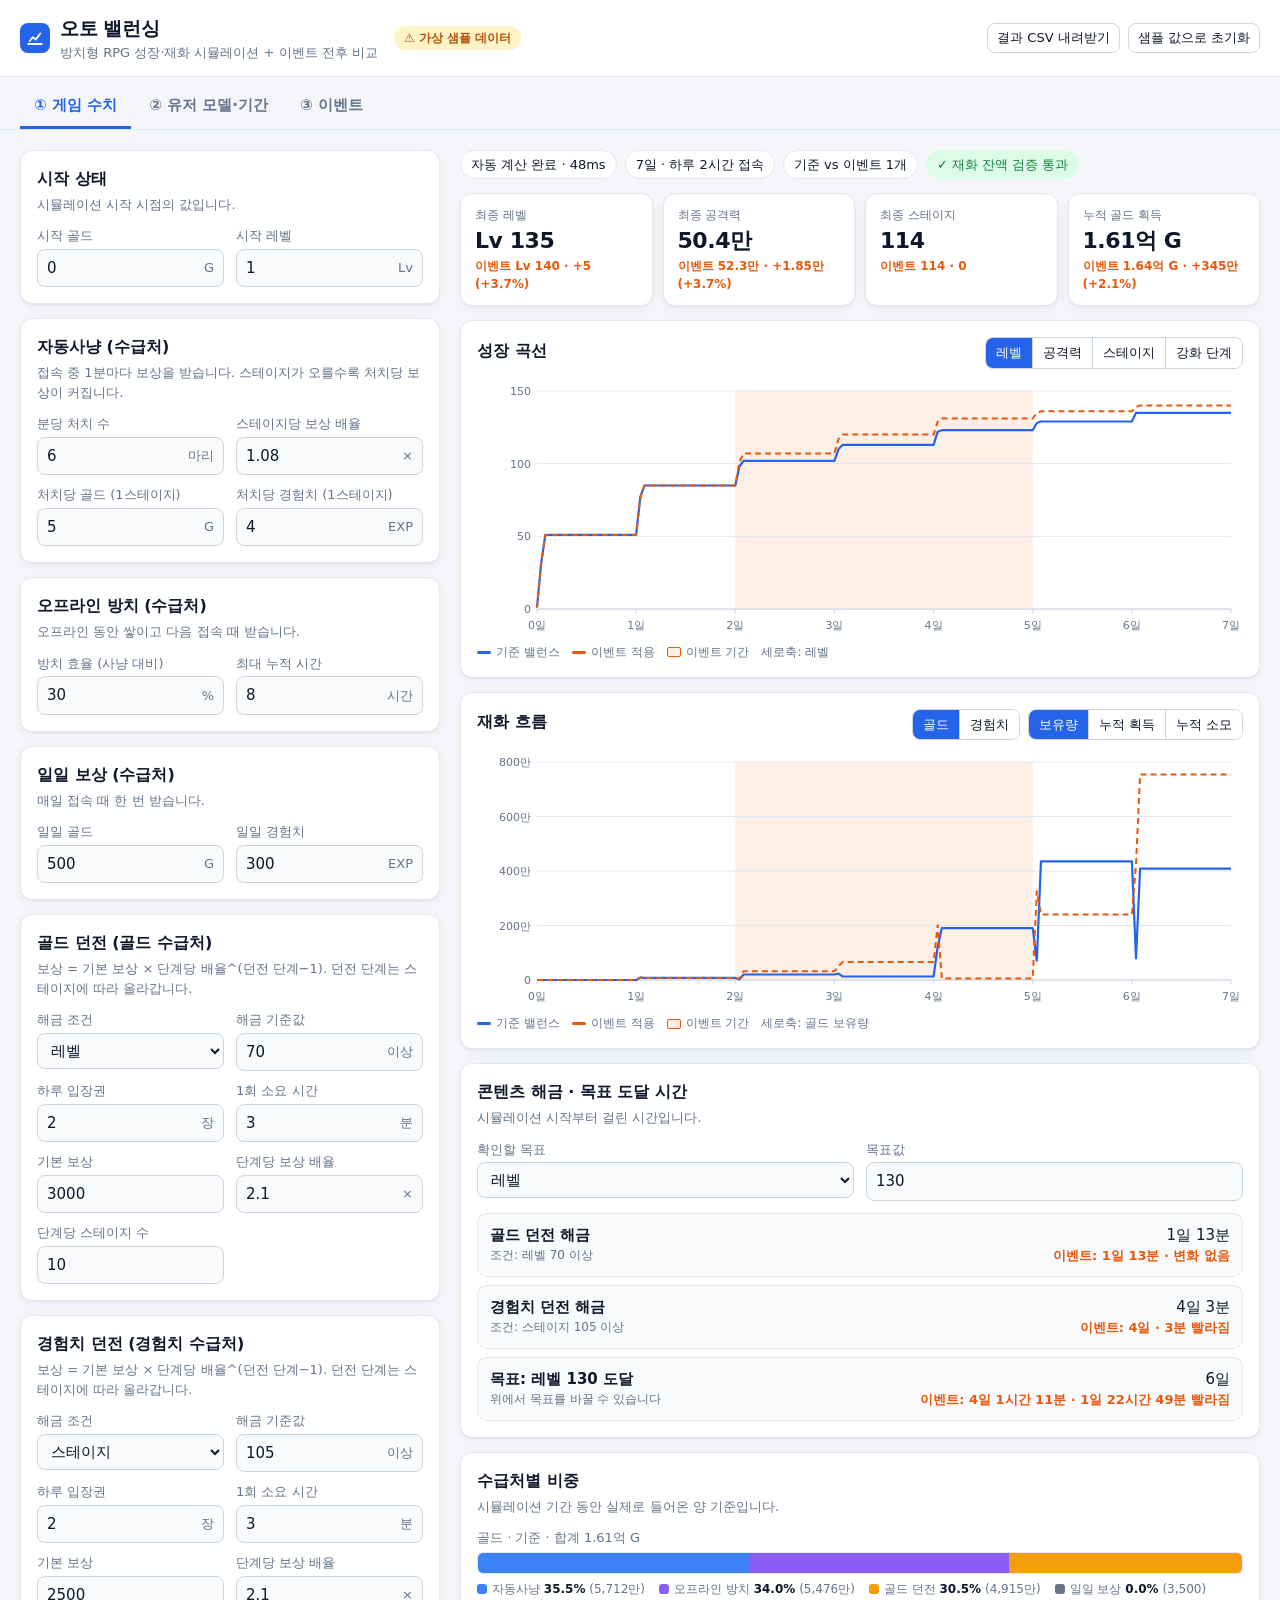
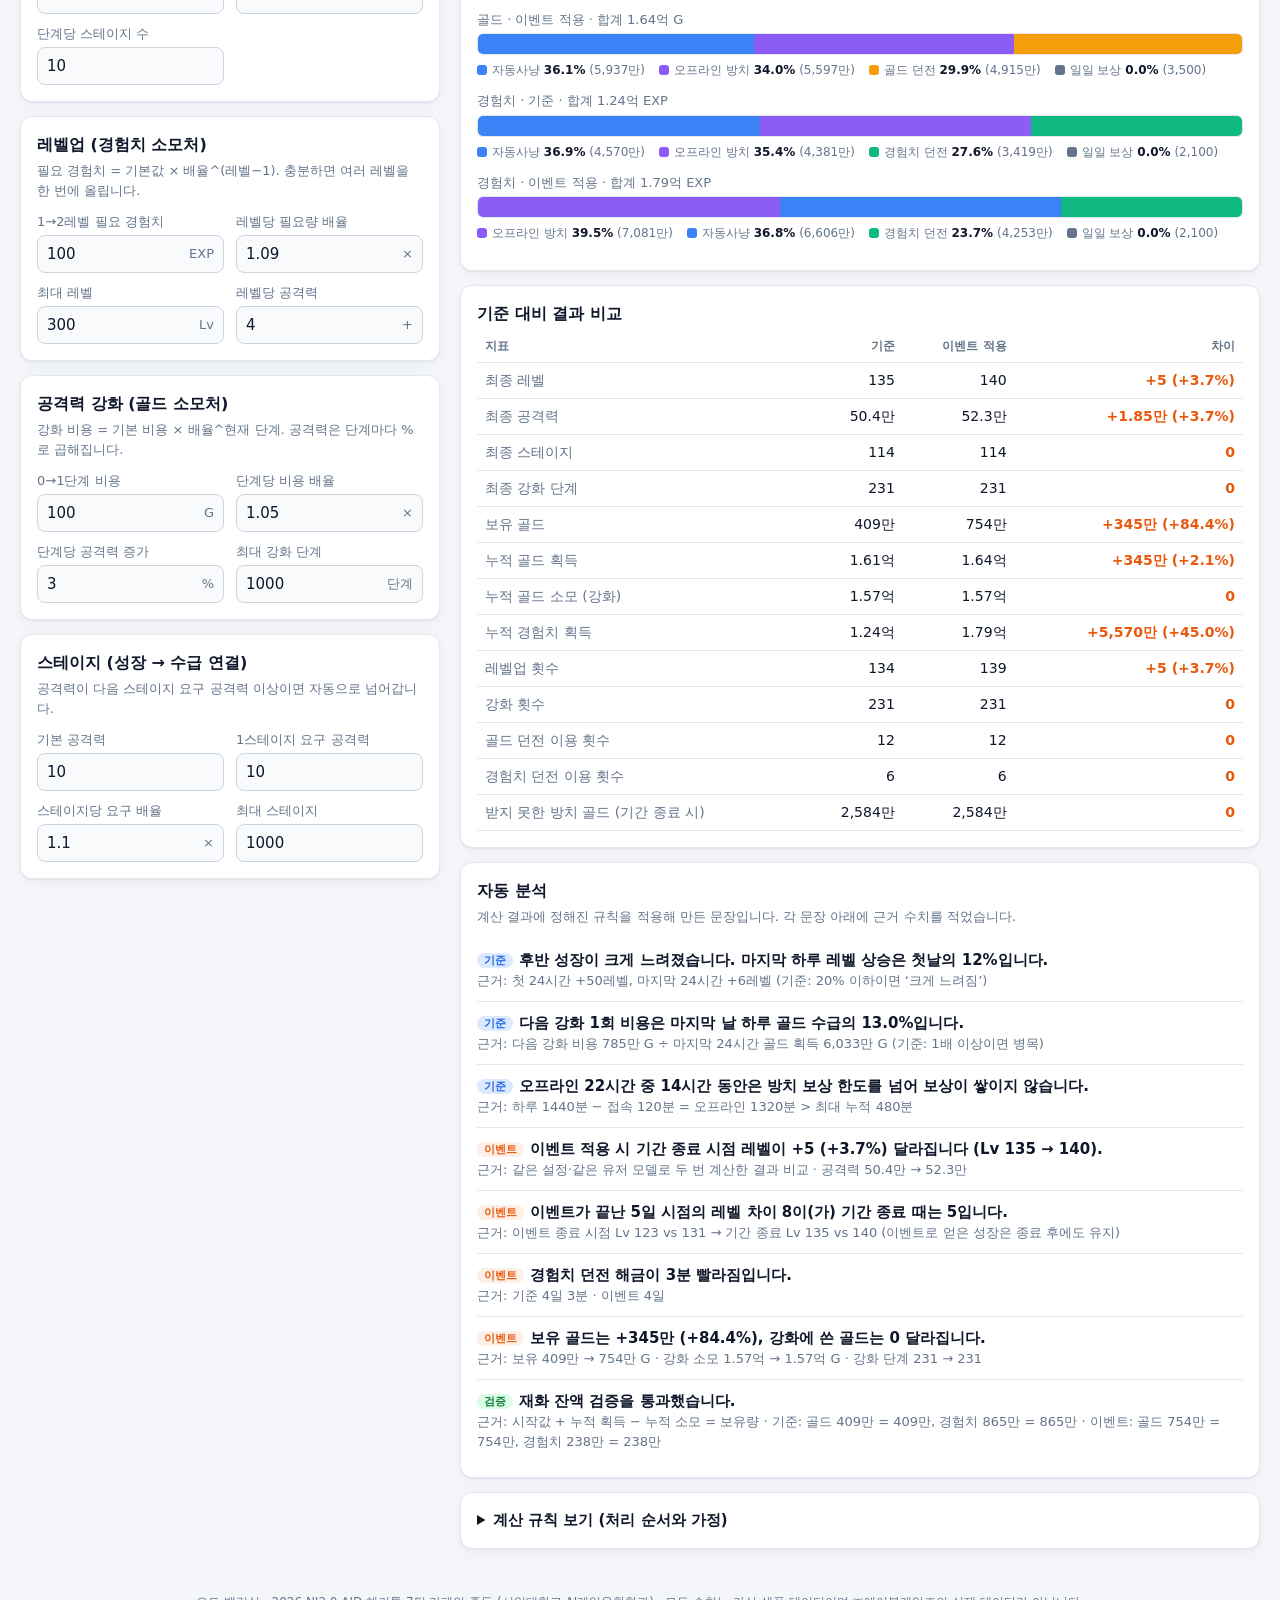
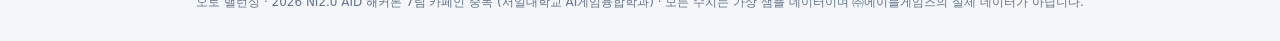
==== index.html @ 662f0042 "v1.1: 오토 밸런싱 첫 버전 + P0 버그 수정 - 성장·재화 시뮬레이션, 이벤트 전후 비교 (index.html 한 파일) - 접속 0분일 때 출석·방치 보상 자동 수령 문제" ====
<!doctype html>
<html lang="ko">
<head>
<meta charset="utf-8">
<meta name="viewport" content="width=device-width, initial-scale=1">
<title>오토 밸런싱</title>
<meta name="description" content="방치형 RPG 성장·재화 시뮬레이션과 이벤트 전후 비교 도구 (가상 샘플 데이터)">
<style>
:root {
  --bg: #f4f6fa; --panel: #ffffff; --panel-2: #f8fafc; --line: #e2e8f0; --line-2: #cbd5e1;
  --text: #0f172a; --muted: #64748b; --accent: #2563eb; --accent-soft: #dbeafe;
  --event: #ea580c; --event-soft: rgba(234, 88, 12, .10); --ok: #15803d; --ok-soft: #dcfce7;
  --warn: #b45309; --warn-soft: #fef3c7; --err: #b91c1c; --err-soft: #fee2e2;
  --radius: 12px; --shadow: 0 1px 2px rgba(15, 23, 42, .06), 0 4px 16px rgba(15, 23, 42, .04);
}
@media (prefers-color-scheme: dark) {
  :root:not([data-theme="light"]) {
    --bg: #0b1120; --panel: #111a2e; --panel-2: #0f172a; --line: #1e293b; --line-2: #334155;
    --text: #e2e8f0; --muted: #94a3b8; --accent: #60a5fa; --accent-soft: #1e3a5f;
    --event: #fb923c; --event-soft: rgba(251, 146, 60, .14); --ok: #4ade80; --ok-soft: #14532d;
    --warn: #fbbf24; --warn-soft: #422006; --err: #f87171; --err-soft: #450a0a;
    --shadow: none;
  }
}
* { box-sizing: border-box; }
html, body { margin: 0; }
body {
  background: var(--bg); color: var(--text);
  font-family: system-ui, -apple-system, "Apple SD Gothic Neo", "Malgun Gothic", "Noto Sans KR", sans-serif;
  font-size: 15px; line-height: 1.5; -webkit-text-size-adjust: 100%;
}
button, input, select { font: inherit; color: inherit; }
.num { font-variant-numeric: tabular-nums; }

header.top {
  background: var(--panel); border-bottom: 1px solid var(--line);
  padding: 14px 20px; display: flex; flex-wrap: wrap; align-items: center; gap: 8px 16px;
}
.brand { display: flex; align-items: center; gap: 10px; }
.brand-mark { width: 30px; height: 30px; border-radius: 8px; background: var(--accent); display: grid; place-items: center; }
.brand h1 { font-size: 19px; margin: 0; letter-spacing: -.02em; }
.brand p { margin: 0; color: var(--muted); font-size: 13px; }
.badge { display: inline-flex; align-items: center; gap: 6px; font-size: 12px; font-weight: 600; padding: 3px 10px; border-radius: 999px; background: var(--warn-soft); color: var(--warn); }
.top-actions { margin-left: auto; display: flex; gap: 8px; flex-wrap: wrap; }

.btn { border: 1px solid var(--line-2); background: var(--panel); border-radius: 8px; padding: 7px 12px; cursor: pointer; font-size: 14px; }
.btn:hover { border-color: var(--accent); }
.btn.primary { background: var(--accent); border-color: var(--accent); color: #fff; }
.btn.small { padding: 4px 9px; font-size: 13px; }
.btn.ghost { border-color: transparent; background: transparent; color: var(--muted); }
.btn.ghost:hover { color: var(--err); }

nav.tabs { position: sticky; top: 0; z-index: 20; background: var(--bg); border-bottom: 1px solid var(--line); display: flex; gap: 4px; padding: 8px 20px 0; overflow-x: auto; }
nav.tabs button { border: 0; background: transparent; padding: 9px 14px; border-bottom: 3px solid transparent; cursor: pointer; white-space: nowrap; color: var(--muted); font-weight: 600; }
nav.tabs button[aria-selected="true"] { color: var(--accent); border-bottom-color: var(--accent); }
nav.tabs .tab-result { display: none; }

.layout { display: grid; grid-template-columns: minmax(340px, 420px) 1fr; gap: 20px; padding: 20px; max-width: 1500px; margin: 0 auto; }
.inputs .panel { display: none; }
.inputs .panel.active { display: block; }
.results { min-width: 0; }

.card { background: var(--panel); border: 1px solid var(--line); border-radius: var(--radius); box-shadow: var(--shadow); padding: 16px; margin-bottom: 14px; }
.card h2 { font-size: 16px; margin: 0 0 4px; }
.card h3 { font-size: 14px; margin: 0 0 8px; }
.card .desc { color: var(--muted); font-size: 13px; margin: 0 0 12px; }
.row-head { display: flex; flex-wrap: wrap; align-items: center; gap: 8px; justify-content: space-between; margin-bottom: 8px; }

.fields { display: grid; grid-template-columns: 1fr 1fr; gap: 10px 12px; }
.field { display: flex; flex-direction: column; gap: 3px; min-width: 0; }
.field.full { grid-column: 1 / -1; }
.field label { font-size: 13px; color: var(--muted); }
.input-wrap { display: flex; align-items: center; border: 1px solid var(--line-2); border-radius: 8px; background: var(--panel-2); overflow: hidden; }
.input-wrap:focus-within { border-color: var(--accent); box-shadow: 0 0 0 3px var(--accent-soft); }
.input-wrap input, .input-wrap select { border: 0; background: transparent; padding: 7px 9px; width: 100%; min-width: 0; outline: none; }
.input-wrap .unit { padding: 0 9px; color: var(--muted); font-size: 13px; white-space: nowrap; }
.field.invalid .input-wrap { border-color: var(--err); }
.field .err { color: var(--err); font-size: 12px; display: none; }
.field.invalid .err { display: block; }
.check { display: flex; align-items: center; gap: 8px; font-size: 14px; cursor: pointer; }
.check input { width: 18px; height: 18px; accent-color: var(--accent); }

.presets { display: flex; flex-wrap: wrap; gap: 8px; margin-bottom: 12px; }
.preset { border: 1px solid var(--line-2); background: var(--panel-2); border-radius: 10px; padding: 8px 12px; cursor: pointer; text-align: left; }
.preset strong { display: block; font-size: 14px; }
.preset span { font-size: 12px; color: var(--muted); }
.preset.on { border-color: var(--accent); background: var(--accent-soft); }

.event-item { border: 1px solid var(--line); border-left: 4px solid var(--event); border-radius: 10px; padding: 12px; margin-bottom: 10px; background: var(--panel-2); }
.event-item.off { opacity: .55; border-left-color: var(--line-2); }
.event-item .row-head strong { font-size: 14px; }
.empty { color: var(--muted); font-size: 14px; padding: 12px; border: 1px dashed var(--line-2); border-radius: 10px; text-align: center; }

.status { display: flex; flex-wrap: wrap; gap: 8px; align-items: center; margin-bottom: 14px; }
.pill { font-size: 13px; padding: 4px 10px; border-radius: 999px; background: var(--panel); border: 1px solid var(--line); }
.pill.ok { background: var(--ok-soft); color: var(--ok); border-color: transparent; }
.pill.err { background: var(--err-soft); color: var(--err); border-color: transparent; }
.pill.warn { background: var(--warn-soft); color: var(--warn); border-color: transparent; }

.kpis { display: grid; grid-template-columns: repeat(4, minmax(0, 1fr)); gap: 10px; margin-bottom: 14px; }
.kpi { background: var(--panel); border: 1px solid var(--line); border-radius: var(--radius); padding: 12px 14px; box-shadow: var(--shadow); min-width: 0; }
.kpi .label { color: var(--muted); font-size: 12px; }
.kpi .value { font-size: 22px; font-weight: 700; letter-spacing: -.02em; }
.kpi .delta { font-size: 12px; color: var(--event); font-weight: 600; min-height: 18px; }

table.cmp { width: 100%; border-collapse: collapse; font-size: 14px; }
table.cmp th, table.cmp td { padding: 7px 8px; border-bottom: 1px solid var(--line); text-align: right; }
table.cmp th:first-child, table.cmp td:first-child { text-align: left; color: var(--muted); }
table.cmp thead th { font-size: 12px; color: var(--muted); font-weight: 600; }
table.cmp td.diff { color: var(--event); font-weight: 600; }
table.cmp td.num { white-space: nowrap; }
.table-scroll { overflow-x: auto; }

.chart-box { position: relative; width: 100%; }
.chart-box svg { display: block; width: 100%; height: auto; touch-action: pan-y; }
.chart-tip { position: absolute; pointer-events: none; background: var(--panel); border: 1px solid var(--line-2); border-radius: 8px; padding: 6px 9px; font-size: 12px; box-shadow: var(--shadow); white-space: nowrap; display: none; z-index: 5; }
.legend { display: flex; flex-wrap: wrap; gap: 12px; font-size: 12px; color: var(--muted); margin-top: 6px; }
.legend i { display: inline-block; width: 14px; height: 3px; border-radius: 2px; vertical-align: middle; margin-right: 5px; }
.legend i.shade { height: 10px; background: var(--event-soft); border: 1px solid var(--event); }
.seg { display: inline-flex; border: 1px solid var(--line-2); border-radius: 8px; overflow: hidden; }
.seg button { border: 0; background: var(--panel); padding: 5px 10px; font-size: 13px; cursor: pointer; }
.seg button + button { border-left: 1px solid var(--line-2); }
.seg button[aria-pressed="true"] { background: var(--accent); color: #fff; }
.controls { display: flex; flex-wrap: wrap; gap: 8px; }

.share-row { margin-bottom: 12px; }
.share-row .cap { font-size: 13px; color: var(--muted); margin-bottom: 4px; }
.share-bar { display: flex; height: 22px; border-radius: 6px; overflow: hidden; background: var(--panel-2); border: 1px solid var(--line); }
.share-bar span { display: block; height: 100%; }
.share-legend { display: flex; flex-wrap: wrap; gap: 6px 14px; font-size: 12px; margin-top: 6px; color: var(--muted); }
.share-legend b { color: var(--text); font-weight: 600; }
.dot { display: inline-block; width: 10px; height: 10px; border-radius: 3px; margin-right: 5px; vertical-align: -1px; }

ul.analysis { list-style: none; margin: 0; padding: 0; }
ul.analysis li { padding: 10px 0; border-bottom: 1px solid var(--line); }
ul.analysis li:last-child { border-bottom: 0; }
ul.analysis .msg { font-weight: 600; }
ul.analysis .basis { color: var(--muted); font-size: 13px; }
ul.analysis .tag { font-size: 11px; font-weight: 700; padding: 1px 7px; border-radius: 999px; margin-right: 6px; vertical-align: 1px; }
.tag.base { background: var(--accent-soft); color: var(--accent); }
.tag.evt { background: var(--event-soft); color: var(--event); }
.tag.chk { background: var(--ok-soft); color: var(--ok); }

.timeline { display: grid; gap: 8px; }
.tl-item { display: grid; grid-template-columns: 1fr auto; gap: 4px 12px; padding: 10px 12px; border: 1px solid var(--line); border-radius: 10px; background: var(--panel-2); }
.tl-item .name { font-weight: 600; }
.tl-item .cond { color: var(--muted); font-size: 12px; }
.tl-item .when { text-align: right; }
.tl-item .when .ev { color: var(--event); font-size: 13px; font-weight: 600; }

details.rules summary { cursor: pointer; font-weight: 600; }
details.rules ol { padding-left: 20px; margin: 10px 0 0; font-size: 14px; }
details.rules li { margin-bottom: 4px; }
footer { color: var(--muted); font-size: 12px; text-align: center; padding: 10px 20px 30px; }
.banner-err { background: var(--err-soft); color: var(--err); border-radius: var(--radius); padding: 12px 14px; margin-bottom: 14px; font-size: 14px; display: none; }
.results.unreliable .kpis, .results.unreliable .card { opacity: .55; }

@media (max-width: 1100px) { .kpis { grid-template-columns: repeat(2, minmax(0, 1fr)); } }
@media (max-width: 900px) {
  .layout { grid-template-columns: 1fr; padding: 14px 16px; gap: 0; }
  nav.tabs { padding: 6px 12px 0; }
  nav.tabs .tab-result { display: inline-block; margin-left: auto; color: var(--accent); }
  .results { display: none; }
  body[data-tab="result"] .results { display: block; }
  body[data-tab="result"] .inputs { display: none; }
  header.top { padding: 12px 16px; }
  .top-actions { margin-left: 0; width: 100%; }
}
@media (max-width: 420px) {
  .fields { grid-template-columns: 1fr; }
  nav.tabs { gap: 0; }
  nav.tabs button { padding: 9px 10px; }
  .tab-long { display: none; }
  .tl-item { grid-template-columns: 1fr; }
  .tl-item .when { text-align: left; }
  table.cmp { font-size: 13px; }
  table.cmp th, table.cmp td { padding: 6px 5px; }
  .kpi .value { font-size: 19px; }
}
</style>
</head>
<body data-tab="game">

<header class="top">
  <div class="brand">
    <div class="brand-mark" aria-hidden="true">
      <svg width="18" height="18" viewBox="0 0 24 24" fill="none" stroke="#fff" stroke-width="2.4" stroke-linecap="round" stroke-linejoin="round"><path d="M3 20h18"/><path d="M5 16l4-5 4 3 6-8"/></svg>
    </div>
    <div>
      <h1>오토 밸런싱</h1>
      <p>방치형 RPG 성장·재화 시뮬레이션 + 이벤트 전후 비교</p>
    </div>
  </div>
  <span class="badge" title="에이블게임즈 실제 데이터가 아닌 실습용 가상 수치입니다">⚠ 가상 샘플 데이터</span>
  <div class="top-actions">
    <button class="btn small" id="btnCsv" type="button">결과 CSV 내려받기</button>
    <button class="btn small" id="btnReset" type="button">샘플 값으로 초기화</button>
  </div>
</header>

<nav class="tabs" role="tablist" aria-label="화면 이동">
  <button role="tab" data-tab="game" aria-selected="true">① <span class="tab-long">게임 </span>수치</button>
  <button role="tab" data-tab="player" aria-selected="false">② 유저<span class="tab-long"> 모델·기간</span></button>
  <button role="tab" data-tab="event" aria-selected="false">③ 이벤트</button>
  <button role="tab" data-tab="result" aria-selected="false" class="tab-result">📊 결과<span class="tab-long"> 보기</span></button>
</nav>

<div class="layout">
  <section class="inputs" aria-label="입력">
    <div class="panel active" data-panel="game" id="panelGame"></div>

    <div class="panel" data-panel="player">
      <div class="card">
        <h2>유저 모델</h2>
        <p class="desc">하루는 00:00에 접속해서 정해진 시간만큼 플레이하고, 나머지 시간은 오프라인으로 계산합니다. 실제 이용자 데이터가 아닌 설정값에 따른 예측입니다.</p>
        <div class="presets" id="playerPresets"></div>
        <div class="fields" id="playerFields"></div>
      </div>
      <div class="card">
        <h2>시뮬레이션 기간</h2>
        <p class="desc">계산은 1분 단위로 진행되고, 그래프는 1시간 간격으로 기록합니다.</p>
        <div class="fields" id="simFields"></div>
      </div>
    </div>

    <div class="panel" data-panel="event">
      <div class="card">
        <h2>이벤트 실험</h2>
        <p class="desc">이벤트는 원본 밸런스를 바꾸지 않습니다. 같은 설정·같은 유저 모델로 <b>기준</b>과 <b>이벤트 적용</b>을 따로 계산해서 비교합니다.</p>
        <div class="row-head"><h3 style="margin:0">빠른 추가</h3></div>
        <div class="presets" id="eventTemplates"></div>
        <div id="eventList"></div>
        <button class="btn" id="btnAddEvent" type="button">+ 빈 이벤트 추가</button>
      </div>
    </div>
  </section>

  <section class="results" aria-label="결과" id="results">
    <div class="banner-err" id="errBanner"></div>
    <div class="banner-err" id="unreliableBanner"></div>
    <div class="status" id="status"></div>
    <div class="kpis" id="kpis"></div>

    <div class="card">
      <div class="row-head">
        <h2>성장 곡선</h2>
        <div class="seg" id="growthSeg"></div>
      </div>
      <div class="chart-box" id="growthChart"></div>
      <div class="legend" id="growthLegend"></div>
    </div>

    <div class="card">
      <div class="row-head">
        <h2>재화 흐름</h2>
        <div class="controls">
          <div class="seg" id="econCurSeg"></div>
          <div class="seg" id="econModeSeg"></div>
        </div>
      </div>
      <div class="chart-box" id="econChart"></div>
      <div class="legend" id="econLegend"></div>
    </div>

    <div class="card">
      <h2>콘텐츠 해금 · 목표 도달 시간</h2>
      <p class="desc">시뮬레이션 시작부터 걸린 시간입니다.</p>
      <div class="fields" style="margin-bottom:12px">
        <div class="field">
          <label for="msType">확인할 목표</label>
          <div class="input-wrap"><select id="msType"><option value="level">레벨</option><option value="stage">스테이지</option></select></div>
        </div>
        <div class="field">
          <label for="msValue">목표값</label>
          <div class="input-wrap"><input id="msValue" type="number" inputmode="numeric" min="1" step="1"></div>
        </div>
      </div>
      <div class="timeline" id="timeline"></div>
    </div>

    <div class="card">
      <h2>수급처별 비중</h2>
      <p class="desc">시뮬레이션 기간 동안 실제로 들어온 양 기준입니다.</p>
      <div id="shares"></div>
    </div>

    <div class="card">
      <h2>기준 대비 결과 비교</h2>
      <div class="table-scroll"><table class="cmp" id="cmpTable"></table></div>
    </div>

    <div class="card">
      <h2>자동 분석</h2>
      <p class="desc">계산 결과에 정해진 규칙을 적용해 만든 문장입니다. 각 문장 아래에 근거 수치를 적었습니다.</p>
      <ul class="analysis" id="analysis"></ul>
    </div>

    <div class="card">
      <details class="rules">
        <summary>계산 규칙 보기 (처리 순서와 가정)</summary>
        <ol>
          <li>1분 단위 이산 시간 시뮬레이션입니다. 같은 입력이면 항상 같은 결과가 나옵니다(확률 요소 없음).</li>
          <li>매일 00:00: ① 던전 입장권 충전(하루 지급량까지, 남은 입장권은 유지)과 이벤트 지급·입장권 추가는 접속 여부와 상관없이 발생해 바로 반영 → ② 그날 접속하면(하루 접속 시간 &gt; 0분) 쌓인 방치 보상 수령과 일일 보상(출석) → ③ 레벨업·강화·스테이지 갱신. 접속하지 않으면 방치 보상은 최대 누적 시간까지만 쌓이고 수령되지 않습니다.</li>
          <li>접속 중 매 분: 해금된 던전에 입장권이 있고 남은 접속 시간이 던전 소요 시간 이상이면 던전을 먼저 돌고(골드 던전 → 경험치 던전 순), 아니면 자동사냥합니다. 던전을 도는 동안에는 사냥 보상이 없습니다.</li>
          <li>사냥 보상/분 = 분당 처치 수 × 처치당 보상 × 스테이지당 보상 배율^(스테이지−1) × 이벤트 배율.</li>
          <li>공격력 = (기본 공격력 + 레벨당 공격력 × (레벨−1)) × (1 + 강화당 증가율)^강화 단계. 공격력이 다음 스테이지 요구 공격력 이상이면 자동으로 진행합니다.</li>
          <li>경험치가 필요량 이상이면 여러 레벨을 한 번에 올립니다. 강화는 <b>접속 중에만</b>, 골드가 비용 이상일 때 반복합니다(자동 강화를 켠 경우).</li>
          <li>오프라인 중에는 행동하지 않습니다. 방치 보상 = 사냥 기본 보상 × 방치 효율이며, 최대 누적 시간까지만 쌓이고 다음 접속 때 받습니다. 기간 마지막에 쌓였지만 받지 못한 보상은 합계에서 뺍니다.</li>
          <li>던전 보상 = 기본 보상 × 단계당 배율^(던전 단계−1), 던전 단계 = 1 + ⌊(스테이지−1) ÷ 단계당 스테이지 수⌋. 입장 시점 스테이지 기준입니다.</li>
          <li>이벤트: 배율 이벤트가 겹치면 곱하고, 할인은 (1−a)(1−b)로 합칩니다. 재화 지급은 시작일 접속 때 한 번 받습니다. ‘레벨 N 이하’ 조건은 적용 시점의 레벨로 판단합니다. 이벤트가 끝나도 그동안 얻은 재화와 성장은 그대로 남습니다.</li>
          <li><b>모델 한계:</b> 공격력은 몬스터 처치 속도를 바꾸지 않습니다. 공격력은 스테이지를 올리고, 스테이지가 처치당 보상을 키우는 방식으로만 사냥 수급에 영향을 줍니다.</li>
          <li>재화는 소수점까지 계산하고, 화면에는 반올림해서 표시합니다. 큰 수는 만·억·조 단위로 줄여 보여줍니다.</li>
        </ol>
      </details>
    </div>
  </section>
</div>

<footer>
  오토 밸런싱 · 2026 NI2.0 AID 해커톤 7팀 카페인 중독 (서일대학교 AI게임융합학과) · 모든 수치는 가상 샘플 데이터이며 ㈜에이블게임즈의 실제 데이터가 아닙니다.
</footer>

<script>
// ===== ENGINE START =====
const Engine = (() => {
  const MIN_PER_DAY = 1440;
  const LOOP_GUARD = 100000;

  const expReq = (p, L) => p.level.expBase * Math.pow(p.level.expGrowth, L - 1);
  const enhCost = (p, e) => p.enhance.costBase * Math.pow(p.enhance.costGrowth, e);
  const stageReq = (p, s) => p.stage.reqAtkBase * Math.pow(p.stage.reqAtkGrowth, s - 1);
  const goldPerKill = (p, s) => p.hunt.goldPerKill * Math.pow(p.hunt.rewardGrowth, s - 1);
  const expPerKill = (p, s) => p.hunt.expPerKill * Math.pow(p.hunt.rewardGrowth, s - 1);
  const calcAtk = (p, st) => (p.atk.base + p.atk.perLevel * (st.level - 1)) * Math.pow(1 + p.atk.enhancePct / 100, st.enh);
  const dungeonTier = (d, stage) => 1 + Math.floor((stage - 1) / d.tierStages);
  const dungeonReward = (d, stage) => d.rewardBase * Math.pow(d.rewardGrowth, dungeonTier(d, stage) - 1);

  function eventApplies(ev, level) {
    return ev.enabled !== false && (!(ev.levelMax > 0) || level <= ev.levelMax);
  }
  function eventActiveAt(ev, t) {
    const s = (ev.startDay - 1) * MIN_PER_DAY;
    return t >= s && t < s + ev.days * MIN_PER_DAY;
  }
  // 같은 종류의 이벤트가 겹치면 배율은 곱하고, 할인은 (1-a)(1-b) 방식으로 합친다.
  function mods(events, t, level) {
    let goldMult = 1, expMult = 1, keep = 1;
    for (const ev of events) {
      if (!eventApplies(ev, level) || !eventActiveAt(ev, t)) continue;
      if (ev.type === 'goldMult') goldMult *= ev.value;
      else if (ev.type === 'expMult') expMult *= ev.value;
      else if (ev.type === 'discount') keep *= 1 - ev.value / 100;
    }
    return { goldMult, expMult, discount: 1 - keep };
  }

  function simulate(p, events = []) {
    const total = Math.round(p.sim.days) * MIN_PER_DAY;
    const onlineMin = p.player.onlineMin;
    const offlineCap = p.offline.capHours * 60;
    const eventsOn = events.filter(e => e.enabled !== false);
    const st = { gold: p.start.gold, exp: 0, level: p.start.level, enh: 0, stage: 1, atk: 0 };
    st.atk = calcAtk(p, st);

    const goldGain = { hunt: 0, offline: 0, daily: 0, event: 0 };
    const expGain = { hunt: 0, offline: 0, daily: 0, event: 0 };
    const ds = p.dungeons.map((d, i) => {
      const key = 'dungeon' + i;
      (d.reward === 'gold' ? goldGain : expGain)[key] = 0;
      return { d, key, unlocked: false, unlockAt: null, tickets: 0, runs: 0 };
    });
    const ledger = { gold: { gain: goldGain, spend: { enhance: 0 } }, exp: { gain: expGain, spend: { levelup: 0 } } };
    const levelAt = [];   // levelAt[L] = L레벨에 처음 도달한 시각(분)
    const stageAt = [];
    const counters = { enhances: 0, levelups: 0 };
    let guardHit = false, overflow = false;
    const issues = new Set();  // 결과를 믿을 수 없게 만드는 문제 목록
    const LIMIT = 1e300;
    const flag = msg => { overflow = true; issues.add(msg); };

    levelAt[st.level] = 0;
    let k0 = 0;
    while (st.stage < p.stage.maxStage && st.atk >= stageReq(p, st.stage + 1) && k0++ < LOOP_GUARD) st.stage++;
    for (let s = 1; s <= st.stage; s++) stageAt[s] = 0;

    let busy = 0, run = null, pendingGold = 0, pendingExp = 0, offAccrued = 0;
    const series = [];
    const sum = o => Object.values(o).reduce((a, b) => a + b, 0);

    function gain(cur, src, amt) {
      if (!isFinite(amt)) { flag('획득량이 무한대가 되어 계산할 수 없습니다'); return; }
      if (!(amt > 0)) return;
      if (amt > LIMIT || st[cur] + amt > LIMIT) flag('재화량이 1e300을 넘어 정밀도를 보장할 수 없습니다');
      st[cur] += amt;
      ledger[cur].gain[src] += amt;
    }
    function meets(d) {
      if (d.unlockType === 'level') return st.level >= d.unlockValue;
      if (d.unlockType === 'stage') return st.stage >= d.unlockValue;
      return st.atk >= d.unlockValue;
    }
    function progress(now, online) {
      let k = 0;
      while (st.level < p.level.maxLevel) {
        const r = expReq(p, st.level);
        if (!isFinite(r)) { flag(`${st.level}레벨 필요 경험치가 무한대입니다`); break; }
        if (!(st.exp >= r)) break;
        st.exp -= r; ledger.exp.spend.levelup += r; st.level++; counters.levelups++;
        if (levelAt[st.level] === undefined) levelAt[st.level] = now;
        if (++k > LOOP_GUARD) { guardHit = true; break; }
      }
      st.atk = calcAtk(p, st);
      if (online && p.player.autoEnhance) {
        const m = mods(eventsOn, Math.min(now, total - 1), st.level);
        k = 0;
        while (st.enh < p.enhance.maxEnh) {
          const c = enhCost(p, st.enh) * (1 - m.discount);
          if (!isFinite(c)) { flag(`강화 ${st.enh}단계 비용이 무한대입니다`); break; }
          if (!(st.gold >= c)) break;
          st.gold -= c; ledger.gold.spend.enhance += c; st.enh++; counters.enhances++;
          if (++k > LOOP_GUARD) { guardHit = true; break; }
        }
        st.atk = calcAtk(p, st);
      }
      if (!isFinite(st.atk) || st.atk > LIMIT) flag('공격력이 너무 커서 계산할 수 없습니다');
      if (st.stage < p.stage.maxStage && !isFinite(stageReq(p, st.stage + 1))) flag(`${st.stage + 1}스테이지 요구 공격력이 무한대입니다`);
      k = 0;
      while (st.stage < p.stage.maxStage && st.atk >= stageReq(p, st.stage + 1)) {
        st.stage++;
        if (stageAt[st.stage] === undefined) stageAt[st.stage] = now;
        if (++k > LOOP_GUARD) { guardHit = true; break; }
      }
      if (guardHit) issues.add('한 번에 처리하는 반복 횟수가 한도(10만 회)를 넘었습니다');
      for (const x of ds) if (!x.unlocked && meets(x.d)) { x.unlocked = true; x.unlockAt = now; }
    }
    function snapshot(t) {
      series.push({
        t, level: st.level, atk: st.atk, stage: st.stage, enh: st.enh, gold: st.gold, exp: st.exp,
        goldGain: sum(ledger.gold.gain), goldSpend: sum(ledger.gold.spend),
        expGain: sum(ledger.exp.gain), expSpend: sum(ledger.exp.spend),
      });
    }
    function finishRun(now) {
      const m = mods(eventsOn, now - 1, st.level);
      const d = run.x.d;
      gain(d.reward, run.x.key, dungeonReward(d, run.stage) * (d.reward === 'gold' ? m.goldMult : m.expMult));
      run.x.runs++;
      run = null;
    }

    for (const x of ds) if (meets(x.d)) { x.unlocked = true; x.unlockAt = 0; }
    snapshot(0);

    for (let t = 0; t < total; t++) {
      const mod = t % MIN_PER_DAY;
      const day = Math.floor(t / MIN_PER_DAY); // 0부터 시작 (0 = 1일 차)
      if (mod === 0) {
        // 발생 조건과 수령 조건을 나눈다.
        // - 입장권 충전·이벤트 지급: 접속과 무관하게 매일 00:00에 발생해서 바로 계정에 반영
        // - 방치 보상: 미접속 중 한도까지 쌓이고, 실제로 접속할 때만 수령
        // - 일일 보상(출석): 그날 실제로 접속할 때만 발생
        const login = onlineMin > 0;
        for (const x of ds) x.tickets = Math.max(x.tickets, x.d.ticketsPerDay);
        for (const ev of eventsOn) {
          if (!eventApplies(ev, st.level)) continue;
          if (ev.type === 'grant' && ev.startDay - 1 === day) gain(ev.currency, 'event', ev.value);
          if (ev.type === 'tickets' && eventActiveAt(ev, t)) for (const x of ds) x.tickets += ev.value;
        }
        if (login) {
          gain('gold', 'offline', pendingGold); gain('exp', 'offline', pendingExp);
          pendingGold = 0; pendingExp = 0; offAccrued = 0;
          gain('gold', 'daily', p.daily.gold); gain('exp', 'daily', p.daily.exp);
        }
        progress(t, login);
      }
      const m = mods(eventsOn, t, st.level);
      if (mod < onlineMin) {
        if (busy > 0) {
          busy--;
          if (busy === 0) finishRun(t + 1);
        } else {
          let started = false;
          if (p.player.useDungeons) {
            const remaining = onlineMin - mod;
            for (const x of ds) {
              if (x.unlocked && x.tickets >= 1 && remaining >= x.d.runMin) {
                x.tickets--; run = { x, stage: st.stage }; busy = x.d.runMin - 1; started = true;
                if (busy === 0) finishRun(t + 1);
                break;
              }
            }
          }
          if (!started) {
            gain('gold', 'hunt', p.hunt.killsPerMin * goldPerKill(p, st.stage) * m.goldMult);
            gain('exp', 'hunt', p.hunt.killsPerMin * expPerKill(p, st.stage) * m.expMult);
          }
        }
        progress(t + 1, true);
      } else if (offAccrued < offlineCap) {
        const r = p.offline.ratePct / 100;
        pendingGold += p.hunt.killsPerMin * goldPerKill(p, st.stage) * r * m.goldMult;
        pendingExp += p.hunt.killsPerMin * expPerKill(p, st.stage) * r * m.expMult;
        offAccrued++;
        if (!isFinite(pendingGold) || !isFinite(pendingExp)) flag('방치 보상이 무한대가 되어 계산할 수 없습니다');
      }
      if ((t + 1) % 60 === 0) snapshot(t + 1);
    }

    const check = cur => {
      const start = cur === 'gold' ? p.start.gold : 0;
      const expected = start + sum(ledger[cur].gain) - sum(ledger[cur].spend);
      const diff = Math.abs(expected - st[cur]);
      return { expected, actual: st[cur], ok: diff <= 1e-9 * Math.max(1, Math.abs(expected), sum(ledger[cur].gain)) };
    };
    return {
      final: { ...st }, series, ledger, levelAt, stageAt, counters, guardHit, overflow,
      reliable: issues.size === 0, issues: [...issues],
      dungeons: ds.map(x => ({ key: x.key, name: x.d.name, reward: x.d.reward, unlockAt: x.unlockAt, runs: x.runs, unlockType: x.d.unlockType, unlockValue: x.d.unlockValue })),
      pendingUnclaimed: { gold: pendingGold, exp: pendingExp },
      check: { gold: check('gold'), exp: check('exp') },
      nextEnhanceCost: st.enh < p.enhance.maxEnh ? enhCost(p, st.enh) : null,
      nextLevelExp: st.level < p.level.maxLevel ? expReq(p, st.level) : null,
      totalMin: total,
    };
  }

  // 입력값끼리의 관계 검증 (개별 칸의 범위 검증은 화면에서 함께 한다)
  function validateRelations(p, events = []) {
    const errors = [];
    if (p.start.level > p.level.maxLevel) errors.push({ path: 'start.level', msg: `시작 레벨은 최대 레벨(${p.level.maxLevel}) 이하여야 합니다` });
    events.forEach((ev, i) => {
      if (ev.startDay > p.sim.days) errors.push({ ev: i, key: 'startDay', msg: `시작 일 차는 시뮬레이션 기간(${p.sim.days}일) 이하여야 합니다` });
    });
    return errors;
  }

  return { simulate, validateRelations, expReq, enhCost, stageReq, goldPerKill, expPerKill, dungeonReward, calcAtk, MIN_PER_DAY };
})();

// 가상 샘플 프로젝트 (에이블게임즈 실제 수치 아님)
const SAMPLE = {
  sim: { days: 7 },
  start: { gold: 0, level: 1 },
  level: { expBase: 100, expGrowth: 1.09, maxLevel: 300 },
  atk: { base: 10, perLevel: 4, enhancePct: 3 },
  enhance: { costBase: 100, costGrowth: 1.05, maxEnh: 1000 },
  stage: { reqAtkBase: 10, reqAtkGrowth: 1.10, maxStage: 1000 },
  hunt: { killsPerMin: 6, goldPerKill: 5, expPerKill: 4, rewardGrowth: 1.08 },
  offline: { ratePct: 30, capHours: 8 },
  daily: { gold: 500, exp: 300 },
  player: { onlineMin: 120, useDungeons: true, autoEnhance: true },
  dungeons: [
    { name: '골드 던전', reward: 'gold', unlockType: 'level', unlockValue: 70, ticketsPerDay: 2, runMin: 3, rewardBase: 3000, rewardGrowth: 2.1, tierStages: 10 },
    { name: '경험치 던전', reward: 'exp', unlockType: 'stage', unlockValue: 105, ticketsPerDay: 2, runMin: 3, rewardBase: 2500, rewardGrowth: 2.1, tierStages: 10 },
  ],
};
// ===== ENGINE END =====

if (typeof window !== 'undefined') (function () {
'use strict';
const DAY = 1440;
const STORE_KEY = 'autoBalancing.v1';
const clone = o => JSON.parse(JSON.stringify(o));
const $ = s => document.querySelector(s);
const esc = s => String(s).replace(/[&<>"']/g, c => ({ '&': '&amp;', '<': '&lt;', '>': '&gt;', '"': '&quot;', "'": '&#39;' }[c]));

// ---------- 숫자·시간 표기 ----------
function fmt(n, digits) {
  if (n === null || n === undefined || !isFinite(n)) return '—';
  const a = Math.abs(n), s = n < 0 ? '-' : '';
  const units = [[1e16, '경'], [1e12, '조'], [1e8, '억'], [1e4, '만']];
  for (const [v, u] of units) if (a >= v) {
    const x = a / v;
    return s + (x >= 100 ? Math.round(x).toLocaleString('ko-KR') : x.toFixed(x >= 10 ? 1 : 2).replace(/\.?0+$/, '')) + u;
  }
  if (digits !== undefined) return s + a.toLocaleString('ko-KR', { maximumFractionDigits: digits });
  return s + (a >= 100 ? Math.round(a).toLocaleString('ko-KR') : (Math.round(a * 10) / 10).toLocaleString('ko-KR'));
}
function fmtDur(min) {
  if (min === null || min === undefined) return '기간 내 미도달';
  if (min === 0) return '시작 즉시';
  const d = Math.floor(min / DAY), h = Math.floor((min % DAY) / 60), m = Math.round(min % 60);
  const parts = [];
  if (d) parts.push(d + '일');
  if (h) parts.push(h + '시간');
  if (m) parts.push(m + '분');
  return parts.join(' ');
}
function fmtDurDiff(a, b) { // b - a
  if (a === null || b === null || a === undefined || b === undefined) return '';
  const d = b - a;
  if (d === 0) return '변화 없음';
  return fmtDur(Math.abs(d)) + (d < 0 ? ' 빨라짐' : ' 늦어짐');
}
function fmtDelta(a, b) {
  if (!isFinite(a) || !isFinite(b)) return '';
  const d = b - a;
  if (Math.abs(d) < 1e-9) return '0';
  const pct = a !== 0 ? ` (${d > 0 ? '+' : ''}${(d / Math.abs(a) * 100).toFixed(1)}%)` : '';
  return (d > 0 ? '+' : '') + fmt(d) + pct;
}

// ---------- 입력 스키마 ----------
const UNLOCK_TYPES = [['level', '레벨'], ['stage', '스테이지'], ['atk', '공격력']];
function F(path, label, unit, opt = {}) { return { path, label, unit, ...opt }; }
const GAME_GROUPS = [
  { title: '시작 상태', desc: '시뮬레이션 시작 시점의 값입니다.', fields: [
    F('start.gold', '시작 골드', 'G', { min: 0 }),
    F('start.level', '시작 레벨', 'Lv', { min: 1, int: true }),
  ]},
  { title: '자동사냥 (수급처)', desc: '접속 중 1분마다 보상을 받습니다. 스테이지가 오를수록 처치당 보상이 커집니다.', fields: [
    F('hunt.killsPerMin', '분당 처치 수', '마리', { min: 0 }),
    F('hunt.rewardGrowth', '스테이지당 보상 배율', '×', { min: 1, max: 3, step: 0.01 }),
    F('hunt.goldPerKill', '처치당 골드 (1스테이지)', 'G', { min: 0 }),
    F('hunt.expPerKill', '처치당 경험치 (1스테이지)', 'EXP', { min: 0 }),
  ]},
  { title: '오프라인 방치 (수급처)', desc: '오프라인 동안 쌓이고 다음 접속 때 받습니다.', fields: [
    F('offline.ratePct', '방치 효율 (사냥 대비)', '%', { min: 0, max: 1000 }),
    F('offline.capHours', '최대 누적 시간', '시간', { min: 0, max: 24 }),
  ]},
  { title: '일일 보상 (수급처)', desc: '매일 접속 때 한 번 받습니다.', fields: [
    F('daily.gold', '일일 골드', 'G', { min: 0 }),
    F('daily.exp', '일일 경험치', 'EXP', { min: 0 }),
  ]},
  { title: '레벨업 (경험치 소모처)', desc: '필요 경험치 = 기본값 × 배율^(레벨−1). 충분하면 여러 레벨을 한 번에 올립니다.', fields: [
    F('level.expBase', '1→2레벨 필요 경험치', 'EXP', { min: 0.0001 }),
    F('level.expGrowth', '레벨당 필요량 배율', '×', { min: 1, max: 3, step: 0.01 }),
    F('level.maxLevel', '최대 레벨', 'Lv', { min: 1, max: 100000, int: true }),
    F('atk.perLevel', '레벨당 공격력', '+', { min: 0 }),
  ]},
  { title: '공격력 강화 (골드 소모처)', desc: '강화 비용 = 기본 비용 × 배율^현재 단계. 공격력은 단계마다 %로 곱해집니다.', fields: [
    F('enhance.costBase', '0→1단계 비용', 'G', { min: 0 }),
    F('enhance.costGrowth', '단계당 비용 배율', '×', { min: 1, max: 3, step: 0.01 }),
    F('atk.enhancePct', '단계당 공격력 증가', '%', { min: 0, max: 100, step: 0.1 }),
    F('enhance.maxEnh', '최대 강화 단계', '단계', { min: 0, max: 100000, int: true }),
  ]},
  { title: '스테이지 (성장 → 수급 연결)', desc: '공격력이 다음 스테이지 요구 공격력 이상이면 자동으로 넘어갑니다.', fields: [
    F('atk.base', '기본 공격력', '', { min: 0.0001 }),
    F('stage.reqAtkBase', '1스테이지 요구 공격력', '', { min: 0.0001 }),
    F('stage.reqAtkGrowth', '스테이지당 요구 배율', '×', { min: 1, max: 3, step: 0.01 }),
    F('stage.maxStage', '최대 스테이지', '', { min: 1, max: 100000, int: true }),
  ]},
];
function dungeonGroup(i) {
  const pre = 'dungeons.' + i + '.';
  return { title: '', dungeon: i, desc: '보상 = 기본 보상 × 단계당 배율^(던전 단계−1). 던전 단계는 스테이지에 따라 올라갑니다.', fields: [
    F(pre + 'unlockType', '해금 조건', '', { type: 'select', options: UNLOCK_TYPES }),
    F(pre + 'unlockValue', '해금 기준값', '이상', { min: 0 }),
    F(pre + 'ticketsPerDay', '하루 입장권', '장', { min: 0, max: 1000, int: true }),
    F(pre + 'runMin', '1회 소요 시간', '분', { min: 1, max: 1440, int: true }),
    F(pre + 'rewardBase', '기본 보상', '', { min: 0 }),
    F(pre + 'rewardGrowth', '단계당 보상 배율', '×', { min: 1, max: 10, step: 0.01 }),
    F(pre + 'tierStages', '단계당 스테이지 수', '', { min: 1, max: 100000, int: true }),
  ]};
}
const PLAYER_FIELDS = [
  F('player.onlineMin', '하루 접속 시간', '분', { min: 0, max: 1440, int: true, full: true }),
  F('player.useDungeons', '입장권이 있으면 던전 이용', '', { type: 'check', full: true }),
  F('player.autoEnhance', '골드가 있으면 바로 강화', '', { type: 'check', full: true }),
];
const SIM_FIELDS = [
  F('sim.days', '기간', '', { type: 'select', options: [[7, '7일'], [14, '14일'], [30, '30일']], num: true }),
];
const PLAYER_PRESETS = [
  { name: '캐주얼', min: 30, note: '하루 30분' },
  { name: '일반', min: 120, note: '하루 2시간' },
  { name: '헤비', min: 480, note: '하루 8시간' },
];
const EVENT_TYPES = {
  grant: { label: '재화 지급', unit: '', hasDays: false },
  goldMult: { label: '골드 획득 배율', unit: '×', hasDays: true },
  expMult: { label: '경험치 획득 배율', unit: '×', hasDays: true },
  discount: { label: '강화 비용 할인', unit: '%', hasDays: true },
  tickets: { label: '던전 입장권 추가 (던전별, 매일)', unit: '장', hasDays: true },
};
const EVENT_TEMPLATES = [
  { title: '경험치 2배', note: '3일 차부터 3일간', ev: { type: 'expMult', startDay: 3, days: 3, value: 2, levelMax: 0 } },
  { title: '골드 100만 지급', note: '2일 차 접속 시', ev: { type: 'grant', currency: 'gold', startDay: 2, days: 1, value: 1000000, levelMax: 0 } },
  { title: '강화 비용 30% 할인', note: '4일 차부터 3일간', ev: { type: 'discount', startDay: 4, days: 3, value: 30, levelMax: 0 } },
  { title: '신규 유저 입장권 +2', note: '레벨 100 이하, 7일간', ev: { type: 'tickets', startDay: 1, days: 7, value: 2, levelMax: 100 } },
];
const SOURCE_LABEL = { hunt: '자동사냥', offline: '오프라인 방치', daily: '일일 보상', event: '이벤트 지급', enhance: '강화', levelup: '레벨업' };
const SOURCE_COLOR = { hunt: '#3b82f6', offline: '#8b5cf6', daily: '#64748b', event: '#ef4444', dungeon0: '#f59e0b', dungeon1: '#10b981' };

// ---------- 상태 ----------
let state = loadState();
let lastRun = null;
let timer = null;

function defaultState() {
  return { params: clone(SAMPLE), events: [clone(EVENT_TEMPLATES[0].ev)], ui: { growth: 'level', econCur: 'gold', econMode: 'balance', msType: 'level', msValue: 130 } };
}
function loadState() {
  try {
    const raw = localStorage.getItem(STORE_KEY);
    if (raw) {
      const s = JSON.parse(raw);
      if (s && s.params && s.params.dungeons && Array.isArray(s.events)) return { ...defaultState(), ...s, ui: { ...defaultState().ui, ...(s.ui || {}) } };
    }
  } catch (e) { /* 저장소를 못 쓰는 환경: 샘플로 시작 */ }
  return defaultState();
}
function saveState() {
  try { localStorage.setItem(STORE_KEY, JSON.stringify(state)); } catch (e) { /* 무시 */ }
}
function getPath(o, path) { return path.split('.').reduce((x, k) => (x == null ? x : x[k]), o); }
function setPath(o, path, v) {
  const ks = path.split('.'); let x = o;
  while (ks.length > 1) x = x[ks.shift()];
  x[ks[0]] = v;
}

// ---------- 폼 렌더링 ----------
function fieldHTML(f, value, idPrefix = '') {
  const id = 'f_' + idPrefix + f.path.replace(/\./g, '_');
  const cls = 'field' + (f.full ? ' full' : '');
  if (f.type === 'check') {
    return `<div class="${cls}"><label class="check"><input type="checkbox" id="${id}" data-path="${f.path}" ${value ? 'checked' : ''}> ${esc(f.label)}</label></div>`;
  }
  if (f.type === 'select') {
    const opts = f.options.map(([v, l]) => `<option value="${v}" ${String(v) === String(value) ? 'selected' : ''}>${esc(l)}</option>`).join('');
    return `<div class="${cls}"><label for="${id}">${esc(f.label)}</label><div class="input-wrap"><select id="${id}" data-path="${f.path}" ${f.num ? 'data-num="1"' : ''}>${opts}</select></div></div>`;
  }
  return `<div class="${cls}" data-field="${f.path}">
    <label for="${id}">${esc(f.label)}</label>
    <div class="input-wrap"><input id="${id}" type="number" inputmode="decimal" step="${f.step || 'any'}" data-path="${f.path}" value="${value}">${f.unit ? `<span class="unit">${esc(f.unit)}</span>` : ''}</div>
    <div class="err"></div>
  </div>`;
}
function groupHTML(g) {
  const p = state.params;
  let title = g.title;
  if (g.dungeon !== undefined) {
    const d = p.dungeons[g.dungeon];
    title = `${d.name} (${d.reward === 'gold' ? '골드' : '경험치'} 수급처)`;
  }
  return `<div class="card"><h2>${esc(title)}</h2><p class="desc">${esc(g.desc)}</p>
    <div class="fields">${g.fields.map(f => fieldHTML(f, getPath(p, f.path))).join('')}</div></div>`;
}
function renderForms() {
  const groups = [...GAME_GROUPS.slice(0, 4), dungeonGroup(0), dungeonGroup(1), ...GAME_GROUPS.slice(4)];
  $('#panelGame').innerHTML = groups.map(groupHTML).join('');
  $('#playerFields').innerHTML = PLAYER_FIELDS.map(f => fieldHTML(f, getPath(state.params, f.path))).join('');
  $('#simFields').innerHTML = SIM_FIELDS.map(f => fieldHTML(f, getPath(state.params, f.path))).join('');
  renderPresets();
}
function renderPresets() {
  $('#playerPresets').innerHTML = PLAYER_PRESETS.map((pr, i) =>
    `<button type="button" class="preset ${state.params.player.onlineMin === pr.min ? 'on' : ''}" data-preset="${i}"><strong>${pr.name}</strong><span>${pr.note}</span></button>`).join('');
}
function renderEvents() {
  $('#eventTemplates').innerHTML = EVENT_TEMPLATES.map((t, i) =>
    `<button type="button" class="preset" data-tpl="${i}"><strong>+ ${esc(t.title)}</strong><span>${esc(t.note)}</span></button>`).join('');
  if (!state.events.length) {
    $('#eventList').innerHTML = '<div class="empty">등록된 이벤트가 없습니다. 위에서 빠르게 추가하거나 빈 이벤트를 추가하세요.</div>';
    return;
  }
  $('#eventList').innerHTML = state.events.map((ev, i) => {
    const T = EVENT_TYPES[ev.type];
    const typeOpts = Object.entries(EVENT_TYPES).map(([k, v]) => `<option value="${k}" ${k === ev.type ? 'selected' : ''}>${v.label}</option>`).join('');
    const unit = ev.type === 'grant' ? (ev.currency === 'gold' ? 'G' : 'EXP') : T.unit;
    return `<div class="event-item ${ev.enabled === false ? 'off' : ''}" data-ev="${i}">
      <div class="row-head">
        <label class="check"><input type="checkbox" data-evk="enabled" ${ev.enabled === false ? '' : 'checked'}> <strong>이벤트 ${i + 1}</strong></label>
        <button type="button" class="btn small ghost" data-evdel="${i}">삭제</button>
      </div>
      <div class="fields">
        <div class="field full"><label>종류</label><div class="input-wrap"><select data-evk="type">${typeOpts}</select></div></div>
        ${ev.type === 'grant' ? `<div class="field"><label>지급 재화</label><div class="input-wrap"><select data-evk="currency"><option value="gold" ${ev.currency === 'gold' ? 'selected' : ''}>골드</option><option value="exp" ${ev.currency === 'exp' ? 'selected' : ''}>경험치</option></select></div></div>` : ''}
        <div class="field" data-evf="value"><label>${ev.type === 'grant' ? '지급량' : ev.type === 'discount' ? '할인율' : ev.type === 'tickets' ? '추가 입장권' : '배율'}</label><div class="input-wrap"><input type="number" inputmode="decimal" step="any" data-evk="value" value="${ev.value}"><span class="unit">${unit}</span></div><div class="err"></div></div>
        <div class="field" data-evf="startDay"><label>${T.hasDays ? '시작' : '지급'} 일 차</label><div class="input-wrap"><input type="number" inputmode="numeric" step="1" data-evk="startDay" value="${ev.startDay}"><span class="unit">일 차</span></div><div class="err"></div></div>
        ${T.hasDays ? `<div class="field" data-evf="days"><label>기간</label><div class="input-wrap"><input type="number" inputmode="numeric" step="1" data-evk="days" value="${ev.days}"><span class="unit">일</span></div><div class="err"></div></div>` : ''}
        <div class="field" data-evf="levelMax"><label>대상 (레벨 N 이하, 0 = 전체)</label><div class="input-wrap"><input type="number" inputmode="numeric" step="1" data-evk="levelMax" value="${ev.levelMax || 0}"><span class="unit">Lv</span></div><div class="err"></div></div>
      </div>
    </div>`;
  }).join('');
}

// ---------- 검증 ----------
function allNumberFields() {
  return [...GAME_GROUPS.flatMap(g => g.fields), ...dungeonGroup(0).fields, ...dungeonGroup(1).fields, ...PLAYER_FIELDS, ...SIM_FIELDS]
    .filter(f => !f.type);
}
function checkNumber(v, f) {
  if (typeof v !== 'number' || !isFinite(v)) return '숫자를 입력하세요';
  if (f.min !== undefined && v < f.min) return `${f.min} 이상이어야 합니다`;
  if (f.max !== undefined && v > f.max) return `${f.max} 이하여야 합니다`;
  if (f.int && !Number.isInteger(v)) return '정수만 입력할 수 있습니다';
  return '';
}
function validate() {
  const errors = [];
  for (const f of allNumberFields()) {
    const msg = checkNumber(getPath(state.params, f.path), f);
    if (msg) errors.push({ path: f.path, label: f.label, msg });
  }
  const days = state.params.sim.days;
  state.events.forEach((ev, i) => {
    const rules = {
      value: ev.type === 'discount' ? { min: 0, max: 100 } : ev.type === 'tickets' ? { min: 0, max: 1000, int: true } : ev.type === 'grant' ? { min: 0 } : { min: 0, max: 100 },
      startDay: { min: 1, int: true },
      days: { min: 1, max: 365, int: true },
      levelMax: { min: 0, int: true },
    };
    for (const k of Object.keys(rules)) {
      if (k === 'days' && !EVENT_TYPES[ev.type].hasDays) continue;
      const msg = checkNumber(ev[k], rules[k]);
      if (msg) errors.push({ ev: i, key: k, label: `이벤트 ${i + 1}`, msg });
    }
  });
  for (const e of Engine.validateRelations(state.params, state.events)) {
    errors.push(e.path ? { ...e, label: (allNumberFields().find(f => f.path === e.path) || {}).label || e.path } : { ...e, label: `이벤트 ${e.ev + 1}` });
  }
  // 화면 표시
  document.querySelectorAll('.field.invalid').forEach(el => el.classList.remove('invalid'));
  for (const e of errors) {
    const el = e.path ? document.querySelector(`[data-field="${e.path}"]`) : document.querySelector(`[data-ev="${e.ev}"] [data-evf="${e.key}"]`);
    if (el) { el.classList.add('invalid'); el.querySelector('.err').textContent = e.msg; }
  }
  return errors;
}

// ---------- 실행 ----------
function schedule() {
  clearTimeout(timer);
  timer = setTimeout(runAll, 200);
}
function runAll() {
  const errors = validate();
  const banner = $('#errBanner');
  if (errors.length) {
    banner.style.display = 'block';
    banner.innerHTML = `<b>입력 오류 ${errors.length}개</b> — 고칠 때까지 아래 결과는 마지막으로 계산한 값입니다.<br>` +
      errors.slice(0, 4).map(e => `· ${esc(e.label)}: ${esc(e.msg)}`).join('<br>');
    renderStatus(true);
    return;
  }
  banner.style.display = 'none';
  saveState();
  const t0 = performance.now();
  const p = clone(state.params);
  const activeEvents = state.events.filter(e => e.enabled !== false);
  const base = Engine.simulate(p, []);
  const evt = activeEvents.length ? Engine.simulate(p, clone(activeEvents)) : null;
  lastRun = { base, evt, params: p, events: clone(activeEvents), ms: performance.now() - t0 };
  renderResults();
}

// ---------- 결과 렌더링 ----------
function renderStatus(stale) {
  if (!lastRun) { $('#status').innerHTML = ''; return; }
  const { base, evt, ms } = lastRun;
  const allOk = [base, evt].filter(Boolean).every(r => r.check.gold.ok && r.check.exp.ok);
  const bad = [['기준', base], ['이벤트 적용', evt]].filter(([, r]) => r && !r.reliable);
  const ub = $('#unreliableBanner');
  ub.style.display = bad.length ? 'block' : 'none';
  ub.innerHTML = bad.length ? '<b>⚠ 계산 결과를 신뢰할 수 없습니다.</b> 수치가 너무 커서 일부 계산을 할 수 없었습니다. 아래 결과는 참고용이며, 이 설정은 밸런싱 근거로 쓰지 마세요.<br>' +
    bad.map(([n, r]) => `· ${n}: ${r.issues.map(esc).join(' / ')}`).join('<br>') : '';
  document.querySelector('.results').classList.toggle('unreliable', bad.length > 0);
  $('#status').innerHTML =
    (stale ? '<span class="pill err">입력 오류 — 이전 결과 표시 중</span>' : `<span class="pill">자동 계산 완료 · ${ms.toFixed(0)}ms</span>`) +
    `<span class="pill">${lastRun.params.sim.days}일 · ${lastRun.params.player.onlineMin > 0 ? '하루 ' + fmtDur(lastRun.params.player.onlineMin) + ' 접속' : '접속하지 않음'}</span>` +
    `<span class="pill">${evt ? `기준 vs 이벤트 ${lastRun.events.length}개` : '이벤트 없음 (기준만 표시)'}</span>` +
    `<span class="pill ${allOk ? 'ok' : 'err'}" title="시작값 + 누적 획득 − 누적 소모 = 현재 보유량">${allOk ? '✓ 재화 잔액 검증 통과' : '✕ 재화 잔액 불일치'}</span>` +
    (bad.length ? '<span class="pill err">신뢰 불가 결과</span>' : '');
}
function renderResults() {
  renderStatus(false);
  renderKpis();
  renderGrowthChart();
  renderEconChart();
  renderTimeline();
  renderShares();
  renderTable();
  renderAnalysis();
}
function renderKpis() {
  const { base, evt } = lastRun;
  const items = [
    ['최종 레벨', r => r.final.level, v => 'Lv ' + fmt(v)],
    ['최종 공격력', r => r.final.atk, fmt],
    ['최종 스테이지', r => r.final.stage, fmt],
    ['누적 골드 획득', r => Object.values(r.ledger.gold.gain).reduce((a, b) => a + b, 0), v => fmt(v) + ' G'],
  ];
  $('#kpis').innerHTML = items.map(([label, get, f]) => {
    const b = get(base);
    const e = evt ? get(evt) : null;
    return `<div class="kpi"><div class="label">${label}</div><div class="value num">${f(b)}</div>
      <div class="delta num">${evt ? '이벤트 ' + f(e) + ' · ' + fmtDelta(b, e) : ''}</div></div>`;
  }).join('');
}

function seg(el, options, current, onPick) {
  el.innerHTML = options.map(([v, l]) => `<button type="button" data-v="${v}" aria-pressed="${v === current}">${l}</button>`).join('');
  el.onclick = e => { const b = e.target.closest('button'); if (b) onPick(b.dataset.v); };
}
const GROWTH_METRICS = [['level', '레벨'], ['atk', '공격력'], ['stage', '스테이지'], ['enh', '강화 단계']];
function renderGrowthChart() {
  const m = state.ui.growth;
  seg($('#growthSeg'), GROWTH_METRICS, m, v => { state.ui.growth = v; saveState(); renderGrowthChart(); });
  const label = GROWTH_METRICS.find(x => x[0] === m)[1];
  drawChart($('#growthChart'), $('#growthLegend'), buildSeries(s => s[m]), label, v => fmt(v));
}
function renderEconChart() {
  const cur = state.ui.econCur, mode = state.ui.econMode;
  seg($('#econCurSeg'), [['gold', '골드'], ['exp', '경험치']], cur, v => { state.ui.econCur = v; saveState(); renderEconChart(); });
  seg($('#econModeSeg'), [['balance', '보유량'], ['gain', '누적 획득'], ['spend', '누적 소모']], mode, v => { state.ui.econMode = v; saveState(); renderEconChart(); });
  const key = mode === 'balance' ? cur : cur + (mode === 'gain' ? 'Gain' : 'Spend');
  const unit = cur === 'gold' ? 'G' : 'EXP';
  const title = (cur === 'gold' ? '골드' : '경험치') + ' ' + ({ balance: '보유량', gain: '누적 획득', spend: '누적 소모' })[mode];
  drawChart($('#econChart'), $('#econLegend'), buildSeries(s => s[key]), title, v => fmt(v) + ' ' + unit);
}
function buildSeries(get) {
  const { base, evt } = lastRun;
  const out = [{ name: '기준 밸런스', color: 'var(--accent)', pts: base.series.map(s => [s.t, get(s)]) }];
  if (evt) out.push({ name: '이벤트 적용', color: 'var(--event)', pts: evt.series.map(s => [s.t, get(s)]) });
  return out;
}
function niceStep(range, target) {
  const raw = range / target;
  const mag = Math.pow(10, Math.floor(Math.log10(raw)));
  const n = raw / mag;
  return (n <= 1 ? 1 : n <= 2 ? 2 : n <= 5 ? 5 : 10) * mag;
}
function drawChart(box, legendEl, series, title, yFmt) {
  const W = Math.max(260, Math.floor(box.clientWidth || 600));
  if (!box.clientWidth) { box.dataset.pending = '1'; }
  const H = W < 520 ? 210 : 260;
  const M = { l: W < 520 ? 48 : 60, r: 12, t: 14, b: 28 };
  const iw = W - M.l - M.r, ih = H - M.t - M.b;
  const total = lastRun.base.totalMin;
  let ymax = 0;
  for (const s of series) for (const [, y] of s.pts) if (isFinite(y) && y > ymax) ymax = y;
  if (ymax <= 0) ymax = 1;
  const step = niceStep(ymax, 4);
  ymax = Math.ceil(ymax / step) * step;
  const X = t => M.l + (t / total) * iw;
  const Y = v => M.t + ih - (Math.max(0, Math.min(v, ymax)) / ymax) * ih;
  const days = total / DAY;
  const dStep = days <= 7 ? 1 : days <= 14 ? 2 : 5;
  let g = '';
  for (let v = 0; v <= ymax + 1e-9; v += step) {
    g += `<line x1="${M.l}" x2="${W - M.r}" y1="${Y(v)}" y2="${Y(v)}" stroke="var(--line)" />`;
    g += `<text x="${M.l - 6}" y="${Y(v) + 4}" text-anchor="end" font-size="11" fill="var(--muted)">${esc(fmt(v))}</text>`;
  }
  for (let d = 0; d <= days; d += dStep) {
    g += `<text x="${X(d * DAY)}" y="${H - 8}" text-anchor="middle" font-size="11" fill="var(--muted)">${d}일</text>`;
    g += `<line x1="${X(d * DAY)}" x2="${X(d * DAY)}" y1="${M.t + ih}" y2="${M.t + ih + 4}" stroke="var(--line-2)" />`;
  }
  // 이벤트 구간 표시
  let shades = '';
  const hasEvt = series.length > 1;
  if (hasEvt) for (const ev of lastRun.events) {
    const s = (ev.startDay - 1) * DAY;
    if (s >= total) continue;
    if (EVENT_TYPES[ev.type].hasDays) {
      const e = Math.min(total, s + ev.days * DAY);
      shades += `<rect x="${X(s)}" y="${M.t}" width="${Math.max(1, X(e) - X(s))}" height="${ih}" fill="var(--event-soft)" />`;
    } else {
      shades += `<line x1="${X(s)}" x2="${X(s)}" y1="${M.t}" y2="${M.t + ih}" stroke="var(--event)" stroke-dasharray="3 3" />`;
    }
  }
  const paths = series.map((s, i) => {
    const d = s.pts.map(([t, y], j) => (j ? 'L' : 'M') + X(t).toFixed(1) + ',' + Y(y).toFixed(1)).join('');
    return `<path d="${d}" fill="none" stroke="${s.color}" stroke-width="${i ? 2 : 2.2}" ${i ? 'stroke-dasharray="6 4"' : ''} stroke-linejoin="round" />`;
  }).join('');
  box.innerHTML = `<svg viewBox="0 0 ${W} ${H}" width="${W}" height="${H}" role="img" aria-label="${esc(title)} 그래프">
    ${shades}${g}<line x1="${M.l}" x2="${W - M.r}" y1="${M.t + ih}" y2="${M.t + ih}" stroke="var(--line-2)" />${paths}
    <line class="cursor" x1="0" x2="0" y1="${M.t}" y2="${M.t + ih}" stroke="var(--muted)" stroke-width="1" style="display:none" />
    <rect x="${M.l}" y="${M.t}" width="${iw}" height="${ih}" fill="transparent" class="hit" />
  </svg><div class="chart-tip"></div>`;
  legendEl.innerHTML = series.map((s, i) => `<span><i style="background:${s.color}"></i>${s.name}</span>`).join('') +
    (hasEvt && lastRun.events.length ? '<span><i class="shade"></i>이벤트 기간</span>' : '') + `<span>세로축: ${esc(title)}</span>`;
  const svg = box.querySelector('svg'), tip = box.querySelector('.chart-tip'), cursor = svg.querySelector('.cursor');
  const move = ev => {
    const rect = svg.getBoundingClientRect();
    const px = (ev.clientX - rect.left) * (W / rect.width);
    const t = Math.max(0, Math.min(total, ((px - M.l) / iw) * total));
    const idx = Math.round(t / 60);
    const pt = series[0].pts[Math.min(idx, series[0].pts.length - 1)];
    if (!pt) return;
    cursor.setAttribute('x1', X(pt[0])); cursor.setAttribute('x2', X(pt[0])); cursor.style.display = '';
    tip.innerHTML = `<b>${fmtDur(pt[0]) || '시작'}</b><br>` + series.map(s => {
      const q = s.pts[Math.min(idx, s.pts.length - 1)];
      return `<span style="color:${s.color}">●</span> ${s.name}: <b class="num">${esc(yFmt(q[1]))}</b>`;
    }).join('<br>');
    tip.style.display = 'block';
    const bx = box.getBoundingClientRect();
    let left = ev.clientX - bx.left + 12;
    if (left + tip.offsetWidth > bx.width) left = ev.clientX - bx.left - tip.offsetWidth - 12;
    tip.style.left = Math.max(0, left) + 'px';
    tip.style.top = '8px';
  };
  svg.addEventListener('pointermove', move);
  svg.addEventListener('pointerdown', move);
  svg.addEventListener('pointerleave', () => { tip.style.display = 'none'; cursor.style.display = 'none'; });
}

function milestoneAt(r) {
  const v = Math.floor(state.ui.msValue);
  if (!(v >= 1)) return null;
  const arr = state.ui.msType === 'stage' ? r.stageAt : r.levelAt;
  if (arr[v] !== undefined) return arr[v];
  // 시작값이 이미 목표 이상인 경우
  const startVal = state.ui.msType === 'stage' ? r.series[0].stage : r.series[0].level;
  return startVal >= v ? 0 : null;
}
function renderTimeline() {
  const { base, evt } = lastRun;
  $('#msType').value = state.ui.msType;
  $('#msValue').value = state.ui.msValue;
  const typeName = { level: '레벨', stage: '스테이지', atk: '공격력' };
  const items = base.dungeons.map((d, i) => ({
    name: d.name + ' 해금', cond: `조건: ${typeName[d.unlockType]} ${fmt(d.unlockValue)} 이상`,
    b: d.unlockAt, e: evt ? evt.dungeons[i].unlockAt : undefined,
  }));
  items.push({
    name: `목표: ${typeName[state.ui.msType]} ${fmt(state.ui.msValue)} 도달`, cond: '위에서 목표를 바꿀 수 있습니다',
    b: milestoneAt(base), e: evt ? milestoneAt(evt) : undefined,
  });
  $('#timeline').innerHTML = items.map(it => `<div class="tl-item">
    <div><div class="name">${esc(it.name)}</div><div class="cond">${esc(it.cond)}</div></div>
    <div class="when"><div class="num">${fmtDur(it.b)}</div>
      ${evt ? `<div class="ev num">이벤트: ${fmtDur(it.e)}${it.b !== null && it.e !== null ? ' · ' + fmtDurDiff(it.b, it.e) : ''}</div>` : ''}</div>
  </div>`).join('');
}
function sourceName(key, r) {
  if (key.startsWith('dungeon')) return r.dungeons.find(d => d.key === key).name;
  return SOURCE_LABEL[key] || key;
}
function shareBlock(r, cur, caption) {
  const g = r.ledger[cur].gain;
  const total = Object.values(g).reduce((a, b) => a + b, 0);
  const entries = Object.entries(g).filter(([, v]) => v > 0).sort((a, b) => b[1] - a[1]);
  const bar = entries.map(([k, v]) => `<span title="${esc(sourceName(k, r))} ${(v / total * 100).toFixed(1)}%" style="width:${v / total * 100}%;background:${SOURCE_COLOR[k] || '#999'}"></span>`).join('');
  const leg = entries.map(([k, v]) => `<span><i class="dot" style="background:${SOURCE_COLOR[k] || '#999'}"></i>${esc(sourceName(k, r))} <b>${(v / total * 100).toFixed(1)}%</b> <span class="num">(${fmt(v)})</span></span>`).join('');
  return `<div class="share-row"><div class="cap">${caption} · 합계 ${fmt(total)} ${cur === 'gold' ? 'G' : 'EXP'}</div>
    <div class="share-bar">${total > 0 ? bar : ''}</div><div class="share-legend">${leg || '수급 없음'}</div></div>`;
}
function renderShares() {
  const { base, evt } = lastRun;
  let html = shareBlock(base, 'gold', '골드 · 기준') + (evt ? shareBlock(evt, 'gold', '골드 · 이벤트 적용') : '');
  html += shareBlock(base, 'exp', '경험치 · 기준') + (evt ? shareBlock(evt, 'exp', '경험치 · 이벤트 적용') : '');
  $('#shares').innerHTML = html;
}
function renderTable() {
  const { base, evt } = lastRun;
  const sum = o => Object.values(o).reduce((a, b) => a + b, 0);
  const rows = [
    ['최종 레벨', r => r.final.level],
    ['최종 공격력', r => r.final.atk],
    ['최종 스테이지', r => r.final.stage],
    ['최종 강화 단계', r => r.final.enh],
    ['보유 골드', r => r.final.gold],
    ['누적 골드 획득', r => sum(r.ledger.gold.gain)],
    ['누적 골드 소모 (강화)', r => r.ledger.gold.spend.enhance],
    ['누적 경험치 획득', r => sum(r.ledger.exp.gain)],
    ['레벨업 횟수', r => r.counters.levelups],
    ['강화 횟수', r => r.counters.enhances],
    ...base.dungeons.map((d, i) => [d.name + ' 이용 횟수', r => r.dungeons[i].runs]),
    ['받지 못한 방치 골드 (기간 종료 시)', r => r.pendingUnclaimed.gold],
  ];
  $('#cmpTable').innerHTML = `<thead><tr><th>지표</th><th>기준</th>${evt ? '<th>이벤트 적용</th><th>차이</th>' : ''}</tr></thead><tbody>` +
    rows.map(([l, f]) => {
      const b = f(base), e = evt ? f(evt) : null;
      return `<tr><td>${esc(l)}</td><td class="num">${fmt(b)}</td>${evt ? `<td class="num">${fmt(e)}</td><td class="num diff">${fmtDelta(b, e)}</td>` : ''}</tr>`;
    }).join('') + '</tbody>';
}

// ---------- 규칙 기반 분석 ----------
function analyze(r, p) {
  const out = [];
  const total = r.totalMin;
  // 1. 수급 집중
  for (const cur of ['gold', 'exp']) {
    const g = r.ledger[cur].gain;
    const sumv = Object.values(g).reduce((a, b) => a + b, 0);
    if (sumv <= 0) continue;
    const [topK, topV] = Object.entries(g).sort((a, b) => b[1] - a[1])[0];
    const share = topV / sumv;
    if (share >= 0.5) out.push({
      msg: `${cur === 'gold' ? '골드' : '경험치'} 수급의 ${(share * 100).toFixed(0)}%가 ‘${sourceName(topK, r)}’에 몰려 있습니다.`,
      basis: `${sourceName(topK, r)} ${fmt(topV)} ÷ 전체 ${fmt(sumv)} (기준: 한 수급처가 50% 이상이면 표시)`,
    });
  }
  // 2. 성장 둔화
  const at = t => r.series.find(s => s.t === t) || r.series[r.series.length - 1];
  if (total >= 2 * DAY) {
    const first = at(DAY).level - r.series[0].level;
    const last = r.final.level - at(total - DAY).level;
    if (first > 0) out.push({
      msg: last <= first * 0.2 ? `후반 성장이 크게 느려졌습니다. 마지막 하루 레벨 상승은 첫날의 ${(last / first * 100).toFixed(0)}%입니다.` : `마지막 하루 레벨 상승은 첫날의 ${(last / first * 100).toFixed(0)}%입니다.`,
      basis: `첫 24시간 +${first}레벨, 마지막 24시간 +${last}레벨 (기준: 20% 이하이면 ‘크게 느려짐’)`,
    });
  }
  // 3. 강화 비용 vs 하루 골드 수급
  if (total >= DAY && r.nextEnhanceCost !== null) {
    const dayGold = r.series[r.series.length - 1].goldGain - at(total - DAY).goldGain;
    if (dayGold > 0) {
      const ratio = r.nextEnhanceCost / dayGold;
      out.push({
        msg: ratio >= 1 ? `다음 강화 1회 비용이 마지막 날 하루 골드 수급의 ${ratio.toFixed(1)}배입니다. 강화가 병목이 되는 구간입니다.`
          : `다음 강화 1회 비용은 마지막 날 하루 골드 수급의 ${(ratio * 100).toFixed(1)}%입니다.`,
        basis: `다음 강화 비용 ${fmt(r.nextEnhanceCost)} G ÷ 마지막 24시간 골드 획득 ${fmt(dayGold)} G (기준: 1배 이상이면 병목)`,
      });
    }
    if (!p.player.autoEnhance && r.final.gold > dayGold * 3 && dayGold > 0) out.push({
      msg: `자동 강화를 꺼서 골드가 쌓이고 있습니다 (보유 ${fmt(r.final.gold)} G).`,
      basis: `보유 골드가 마지막 하루 수급의 ${(r.final.gold / dayGold).toFixed(1)}배 (기준: 3배 이상)`,
    });
  }
  // 4. 해금
  for (const d of r.dungeons) {
    const typeName = { level: '레벨', stage: '스테이지', atk: '공격력' }[d.unlockType];
    const finalVal = d.unlockType === 'level' ? r.final.level : d.unlockType === 'stage' ? r.final.stage : r.final.atk;
    if (d.unlockAt === null) out.push({
      msg: `${d.name}은(는) 기간 안에 해금되지 않습니다.`,
      basis: `조건 ${typeName} ${fmt(d.unlockValue)} 이상 · 최종 ${typeName} ${fmt(finalVal)}`,
    });
    else if (!p.player.useDungeons) out.push({ msg: `${d.name}은(는) ${fmtDur(d.unlockAt)}에 해금되지만, 유저 모델에서 던전 이용을 꺼서 보상을 받지 않습니다.`, basis: '유저 모델 → 던전 이용 꺼짐' });
  }
  // 5. 방치 보상 한도
  const offMin = DAY - p.player.onlineMin;
  const capMin = p.offline.capHours * 60;
  if (offMin > capMin && p.offline.ratePct > 0) out.push({
    msg: `오프라인 ${fmtDur(offMin)} 중 ${fmtDur(offMin - capMin)} 동안은 방치 보상 한도를 넘어 보상이 쌓이지 않습니다.`,
    basis: `하루 1440분 − 접속 ${p.player.onlineMin}분 = 오프라인 ${offMin}분 > 최대 누적 ${capMin}분`,
  });
  return out;
}
function analyzeEvent(base, evt, p, events) {
  const out = [];
  const T = base.totalMin;
  const lastEnd = Math.max(...events.map(ev => (ev.startDay - 1 + (EVENT_TYPES[ev.type].hasDays ? ev.days : 0)) * DAY));
  const at = (r, t) => r.series.find(s => s.t === t) || r.series[r.series.length - 1];
  out.push({
    msg: `이벤트 적용 시 기간 종료 시점 레벨이 ${fmtDelta(base.final.level, evt.final.level)} 달라집니다 (Lv ${base.final.level} → ${evt.final.level}).`,
    basis: `같은 설정·같은 유저 모델로 두 번 계산한 결과 비교 · 공격력 ${fmt(base.final.atk)} → ${fmt(evt.final.atk)}`,
  });
  if (lastEnd < T) {
    const b = at(base, lastEnd), e = at(evt, lastEnd);
    out.push({
      msg: `이벤트가 끝난 ${fmtDur(lastEnd)} 시점의 레벨 차이 ${e.level - b.level}이(가) 기간 종료 때는 ${evt.final.level - base.final.level}입니다.`,
      basis: `이벤트 종료 시점 Lv ${b.level} vs ${e.level} → 기간 종료 Lv ${base.final.level} vs ${evt.final.level} (이벤트로 얻은 성장은 종료 후에도 유지)`,
    });
  } else {
    out.push({ msg: '이벤트가 시뮬레이션 기간 끝까지 이어집니다. 종료 후 효과를 보려면 기간을 늘리세요.', basis: `마지막 이벤트 종료 ${fmtDur(lastEnd)} ≥ 기간 ${fmtDur(T)}` });
  }
  base.dungeons.forEach((d, i) => {
    const a = d.unlockAt, b = evt.dungeons[i].unlockAt;
    if (a !== b) out.push({
      msg: `${d.name} 해금이 ${a === null ? `기간 내 미해금 → ${fmtDur(b)}` : b === null ? `${fmtDur(a)} → 기간 내 미해금` : fmtDurDiff(a, b)}입니다.`,
      basis: `기준 ${fmtDur(a)} · 이벤트 ${fmtDur(b)}`,
    });
  });
  const gb = base.ledger.gold.spend.enhance, ge = evt.ledger.gold.spend.enhance;
  out.push({
    msg: `보유 골드는 ${fmtDelta(base.final.gold, evt.final.gold)}, 강화에 쓴 골드는 ${fmtDelta(gb, ge)} 달라집니다.`,
    basis: `보유 ${fmt(base.final.gold)} → ${fmt(evt.final.gold)} G · 강화 소모 ${fmt(gb)} → ${fmt(ge)} G · 강화 단계 ${base.final.enh} → ${evt.final.enh}`,
  });
  return out;
}
function renderAnalysis() {
  const { base, evt, params, events } = lastRun;
  const items = analyze(base, params).map(x => ({ ...x, tag: 'base' }));
  if (evt) items.push(...analyzeEvent(base, evt, params, events).map(x => ({ ...x, tag: 'evt' })));
  const ck = r => `골드 ${fmt(r.check.gold.expected)} = ${fmt(r.check.gold.actual)}, 경험치 ${fmt(r.check.exp.expected)} = ${fmt(r.check.exp.actual)}`;
  items.push({
    tag: 'chk', msg: (base.check.gold.ok && base.check.exp.ok && (!evt || (evt.check.gold.ok && evt.check.exp.ok))) ? '재화 잔액 검증을 통과했습니다.' : '재화 잔액이 맞지 않습니다. 계산 규칙을 확인해야 합니다.',
    basis: `시작값 + 누적 획득 − 누적 소모 = 보유량 · 기준: ${ck(base)}${evt ? ' · 이벤트: ' + ck(evt) : ''}`,
  });
  const tagName = { base: '기준', evt: '이벤트', chk: '검증' };
  $('#analysis').innerHTML = items.map(x => `<li><div class="msg"><span class="tag ${x.tag}">${tagName[x.tag]}</span>${esc(x.msg)}</div><div class="basis">근거: ${esc(x.basis)}</div></li>`).join('');
}

// ---------- CSV 내보내기 ----------
function downloadCsv() {
  if (!lastRun) return;
  const { base, evt } = lastRun;
  const cols = ['t', 'level', 'atk', 'stage', 'enh', 'gold', 'goldGain', 'goldSpend', 'exp', 'expGain', 'expSpend'];
  const KO = { level: '레벨', atk: '공격력', stage: '스테이지', enh: '강화단계', gold: '보유골드', goldGain: '누적골드획득', goldSpend: '누적골드소모', exp: '보유경험치', expGain: '누적경험치획득', expSpend: '누적경험치소모' };
  const head = ['경과(분)', '경과(일)', ...cols.slice(1).map(c => '기준_' + KO[c]), ...(evt ? cols.slice(1).map(c => '이벤트_' + KO[c]) : [])];
  const lines = ['# 오토 밸런싱 결과 - 가상 샘플 데이터 (실제 게임 데이터 아님)'];
  if (!base.reliable || (evt && !evt.reliable)) lines.push('# 경고: 계산 결과를 신뢰할 수 없음 (수치 범위 초과)');
  lines.push(head.join(','));
  base.series.forEach((s, i) => {
    const row = [s.t, (s.t / DAY).toFixed(4), ...cols.slice(1).map(c => +s[c].toPrecision(10))];
    if (evt) row.push(...cols.slice(1).map(c => +evt.series[i][c].toPrecision(10)));
    lines.push(row.join(','));
  });
  const blob = new Blob(['﻿' + lines.join('\n')], { type: 'text/csv;charset=utf-8' });
  const a = document.createElement('a');
  a.href = URL.createObjectURL(blob);
  a.download = `auto-balancing-${lastRun.params.sim.days}d.csv`;
  document.body.appendChild(a); a.click(); a.remove();
  setTimeout(() => URL.revokeObjectURL(a.href), 1000);
}

// ---------- 이벤트 바인딩 ----------
function onFieldInput(e) {
  const el = e.target;
  const path = el.dataset.path;
  if (!path) return;
  let v;
  if (el.type === 'checkbox') v = el.checked;
  else if (el.tagName === 'SELECT') v = el.dataset.num ? Number(el.value) : el.value;
  else v = el.value === '' ? NaN : Number(el.value);
  setPath(state.params, path, v);
  if (path === 'player.onlineMin') renderPresets();
  if (path === 'sim.days') validate();
  schedule();
}
function onEventInput(e) {
  const el = e.target;
  const box = el.closest('[data-ev]');
  if (!box || !el.dataset.evk) return;
  const ev = state.events[+box.dataset.ev];
  const k = el.dataset.evk;
  if (k === 'enabled') { ev.enabled = el.checked; box.classList.toggle('off', !el.checked); }
  else if (k === 'type') {
    ev.type = el.value;
    if (ev.type === 'grant') { ev.currency = ev.currency || 'gold'; ev.value = 100000; }
    else if (ev.type === 'discount') ev.value = 30;
    else if (ev.type === 'tickets') ev.value = 2;
    else ev.value = 2;
    ev.days = ev.days || 3;
    renderEvents();
  } else if (k === 'currency') { ev.currency = el.value; renderEvents(); }
  else ev[k] = el.value === '' ? NaN : Number(el.value);
  schedule();
}

function setTab(tab) {
  document.body.dataset.tab = tab;
  document.querySelectorAll('nav.tabs button').forEach(b => b.setAttribute('aria-selected', String(b.dataset.tab === tab)));
  document.querySelectorAll('.inputs .panel').forEach(p => p.classList.toggle('active', p.dataset.panel === tab));
  if (tab === 'result' && lastRun) renderResults();
  try { localStorage.setItem(STORE_KEY + '.tab', tab); } catch (e) { /* 무시 */ }
  if (window.matchMedia('(max-width: 900px)').matches) window.scrollTo({ top: 0 });
}

function init() {
  renderForms();
  renderEvents();
  const inputs = document.querySelector('.inputs');
  inputs.addEventListener('input', e => { if (e.target.closest('#eventList')) onEventInput(e); else onFieldInput(e); });
  inputs.addEventListener('change', e => {
    if (e.target.tagName === 'SELECT' || e.target.type === 'checkbox') return; // input 이벤트에서 이미 처리
  });
  $('#playerPresets').addEventListener('click', e => {
    const b = e.target.closest('[data-preset]'); if (!b) return;
    state.params.player.onlineMin = PLAYER_PRESETS[+b.dataset.preset].min;
    $('#f_player_onlineMin').value = state.params.player.onlineMin;
    renderPresets(); schedule();
  });
  $('#eventTemplates').addEventListener('click', e => {
    const b = e.target.closest('[data-tpl]'); if (!b) return;
    state.events.push(clone(EVENT_TEMPLATES[+b.dataset.tpl].ev));
    renderEvents(); schedule();
  });
  $('#eventList').addEventListener('click', e => {
    const b = e.target.closest('[data-evdel]'); if (!b) return;
    state.events.splice(+b.dataset.evdel, 1);
    renderEvents(); schedule();
  });
  $('#btnAddEvent').addEventListener('click', () => {
    state.events.push({ type: 'goldMult', startDay: 1, days: 3, value: 2, levelMax: 0 });
    renderEvents(); schedule();
  });
  $('#btnReset').addEventListener('click', () => {
    if (!confirm('모든 입력을 샘플 값으로 되돌릴까요? 지금 입력한 값은 사라집니다.')) return;
    state = defaultState();
    renderForms(); renderEvents(); runAll();
  });
  $('#btnCsv').addEventListener('click', downloadCsv);
  document.querySelector('nav.tabs').addEventListener('click', e => { const b = e.target.closest('button[data-tab]'); if (b) setTab(b.dataset.tab); });
  $('#msType').addEventListener('change', e => { state.ui.msType = e.target.value; saveState(); renderTimeline(); });
  $('#msValue').addEventListener('input', e => { state.ui.msValue = Number(e.target.value); saveState(); renderTimeline(); });
  let rz;
  window.addEventListener('resize', () => { clearTimeout(rz); rz = setTimeout(() => { if (lastRun) { renderGrowthChart(); renderEconChart(); } }, 150); });
  runAll();
}
init();
})();
if (typeof module !== 'undefined') module.exports = { Engine, SAMPLE };
</script>
</body>
</html>
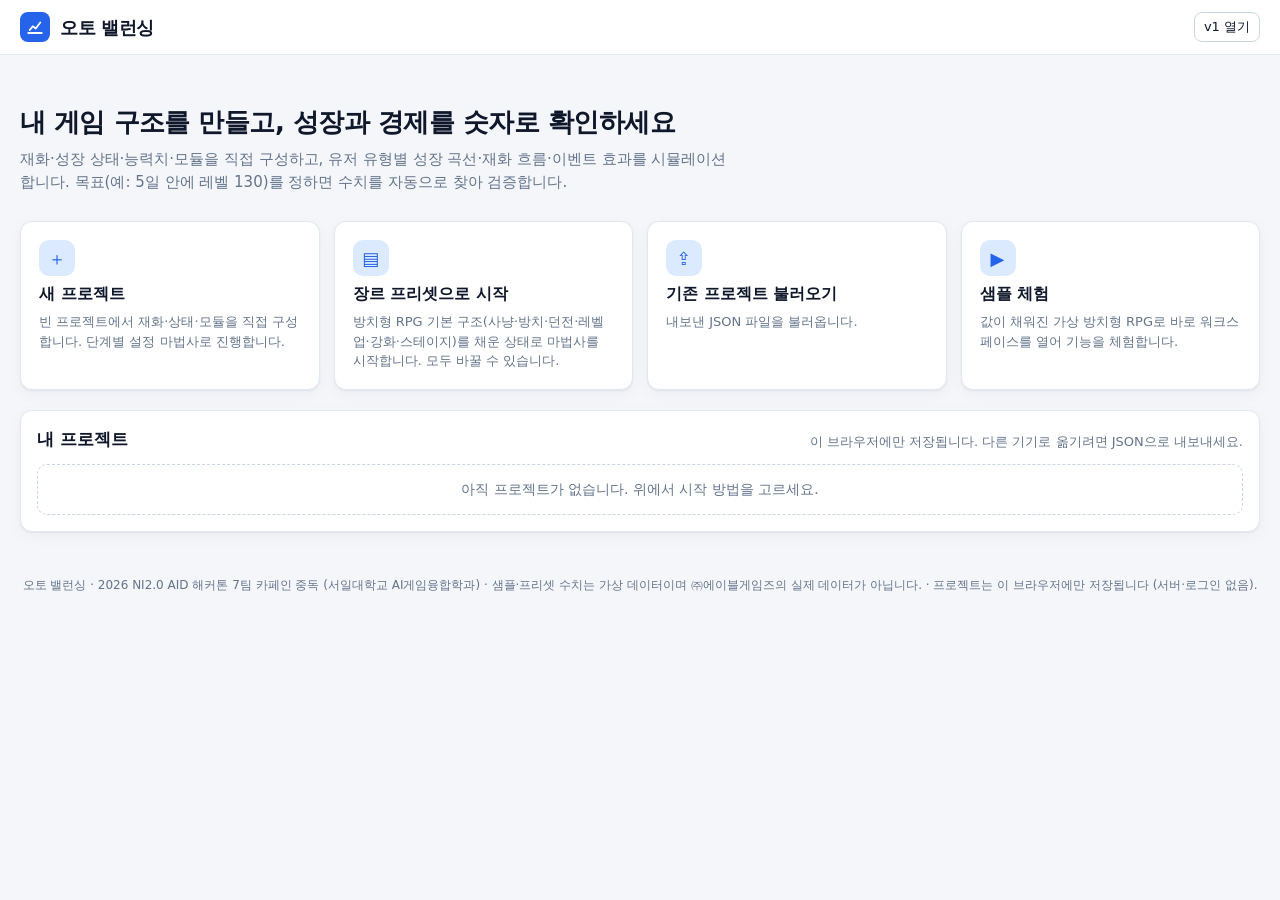
==== commit af2a64a4: "v2 화면: 프로젝트 홈·설정 마법사·워크스페이스, v2로 전환 - 프로젝트 홈: 새 프로젝트 / 장르 프리셋 / JSON 불러오기 / 샘플 체험, 프로젝트별 저장 - 설정 마법사" ====
--- a/index.html
+++ b/index.html
@@ -4,1285 +4,27 @@
 <meta charset="utf-8">
 <meta name="viewport" content="width=device-width, initial-scale=1">
 <title>오토 밸런싱</title>
-<meta name="description" content="방치형 RPG 성장·재화 시뮬레이션과 이벤트 전후 비교 도구 (가상 샘플 데이터)">
-<style>
-:root {
-  --bg: #f4f6fa; --panel: #ffffff; --panel-2: #f8fafc; --line: #e2e8f0; --line-2: #cbd5e1;
-  --text: #0f172a; --muted: #64748b; --accent: #2563eb; --accent-soft: #dbeafe;
-  --event: #ea580c; --event-soft: rgba(234, 88, 12, .10); --ok: #15803d; --ok-soft: #dcfce7;
-  --warn: #b45309; --warn-soft: #fef3c7; --err: #b91c1c; --err-soft: #fee2e2;
-  --radius: 12px; --shadow: 0 1px 2px rgba(15, 23, 42, .06), 0 4px 16px rgba(15, 23, 42, .04);
-}
-@media (prefers-color-scheme: dark) {
-  :root:not([data-theme="light"]) {
-    --bg: #0b1120; --panel: #111a2e; --panel-2: #0f172a; --line: #1e293b; --line-2: #334155;
-    --text: #e2e8f0; --muted: #94a3b8; --accent: #60a5fa; --accent-soft: #1e3a5f;
-    --event: #fb923c; --event-soft: rgba(251, 146, 60, .14); --ok: #4ade80; --ok-soft: #14532d;
-    --warn: #fbbf24; --warn-soft: #422006; --err: #f87171; --err-soft: #450a0a;
-    --shadow: none;
-  }
-}
-* { box-sizing: border-box; }
-html, body { margin: 0; }
-body {
-  background: var(--bg); color: var(--text);
-  font-family: system-ui, -apple-system, "Apple SD Gothic Neo", "Malgun Gothic", "Noto Sans KR", sans-serif;
-  font-size: 15px; line-height: 1.5; -webkit-text-size-adjust: 100%;
-}
-button, input, select { font: inherit; color: inherit; }
-.num { font-variant-numeric: tabular-nums; }
-
-header.top {
-  background: var(--panel); border-bottom: 1px solid var(--line);
-  padding: 14px 20px; display: flex; flex-wrap: wrap; align-items: center; gap: 8px 16px;
-}
-.brand { display: flex; align-items: center; gap: 10px; }
-.brand-mark { width: 30px; height: 30px; border-radius: 8px; background: var(--accent); display: grid; place-items: center; }
-.brand h1 { font-size: 19px; margin: 0; letter-spacing: -.02em; }
-.brand p { margin: 0; color: var(--muted); font-size: 13px; }
-.badge { display: inline-flex; align-items: center; gap: 6px; font-size: 12px; font-weight: 600; padding: 3px 10px; border-radius: 999px; background: var(--warn-soft); color: var(--warn); }
-.top-actions { margin-left: auto; display: flex; gap: 8px; flex-wrap: wrap; }
-
-.btn { border: 1px solid var(--line-2); background: var(--panel); border-radius: 8px; padding: 7px 12px; cursor: pointer; font-size: 14px; }
-.btn:hover { border-color: var(--accent); }
-.btn.primary { background: var(--accent); border-color: var(--accent); color: #fff; }
-.btn.small { padding: 4px 9px; font-size: 13px; }
-.btn.ghost { border-color: transparent; background: transparent; color: var(--muted); }
-.btn.ghost:hover { color: var(--err); }
-
-nav.tabs { position: sticky; top: 0; z-index: 20; background: var(--bg); border-bottom: 1px solid var(--line); display: flex; gap: 4px; padding: 8px 20px 0; overflow-x: auto; }
-nav.tabs button { border: 0; background: transparent; padding: 9px 14px; border-bottom: 3px solid transparent; cursor: pointer; white-space: nowrap; color: var(--muted); font-weight: 600; }
-nav.tabs button[aria-selected="true"] { color: var(--accent); border-bottom-color: var(--accent); }
-nav.tabs .tab-result { display: none; }
-
-.layout { display: grid; grid-template-columns: minmax(340px, 420px) 1fr; gap: 20px; padding: 20px; max-width: 1500px; margin: 0 auto; }
-.inputs .panel { display: none; }
-.inputs .panel.active { display: block; }
-.results { min-width: 0; }
-
-.card { background: var(--panel); border: 1px solid var(--line); border-radius: var(--radius); box-shadow: var(--shadow); padding: 16px; margin-bottom: 14px; }
-.card h2 { font-size: 16px; margin: 0 0 4px; }
-.card h3 { font-size: 14px; margin: 0 0 8px; }
-.card .desc { color: var(--muted); font-size: 13px; margin: 0 0 12px; }
-.row-head { display: flex; flex-wrap: wrap; align-items: center; gap: 8px; justify-content: space-between; margin-bottom: 8px; }
-
-.fields { display: grid; grid-template-columns: 1fr 1fr; gap: 10px 12px; }
-.field { display: flex; flex-direction: column; gap: 3px; min-width: 0; }
-.field.full { grid-column: 1 / -1; }
-.field label { font-size: 13px; color: var(--muted); }
-.input-wrap { display: flex; align-items: center; border: 1px solid var(--line-2); border-radius: 8px; background: var(--panel-2); overflow: hidden; }
-.input-wrap:focus-within { border-color: var(--accent); box-shadow: 0 0 0 3px var(--accent-soft); }
-.input-wrap input, .input-wrap select { border: 0; background: transparent; padding: 7px 9px; width: 100%; min-width: 0; outline: none; }
-.input-wrap .unit { padding: 0 9px; color: var(--muted); font-size: 13px; white-space: nowrap; }
-.field.invalid .input-wrap { border-color: var(--err); }
-.field .err { color: var(--err); font-size: 12px; display: none; }
-.field.invalid .err { display: block; }
-.check { display: flex; align-items: center; gap: 8px; font-size: 14px; cursor: pointer; }
-.check input { width: 18px; height: 18px; accent-color: var(--accent); }
-
-.presets { display: flex; flex-wrap: wrap; gap: 8px; margin-bottom: 12px; }
-.preset { border: 1px solid var(--line-2); background: var(--panel-2); border-radius: 10px; padding: 8px 12px; cursor: pointer; text-align: left; }
-.preset strong { display: block; font-size: 14px; }
-.preset span { font-size: 12px; color: var(--muted); }
-.preset.on { border-color: var(--accent); background: var(--accent-soft); }
-
-.event-item { border: 1px solid var(--line); border-left: 4px solid var(--event); border-radius: 10px; padding: 12px; margin-bottom: 10px; background: var(--panel-2); }
-.event-item.off { opacity: .55; border-left-color: var(--line-2); }
-.event-item .row-head strong { font-size: 14px; }
-.empty { color: var(--muted); font-size: 14px; padding: 12px; border: 1px dashed var(--line-2); border-radius: 10px; text-align: center; }
-
-.status { display: flex; flex-wrap: wrap; gap: 8px; align-items: center; margin-bottom: 14px; }
-.pill { font-size: 13px; padding: 4px 10px; border-radius: 999px; background: var(--panel); border: 1px solid var(--line); }
-.pill.ok { background: var(--ok-soft); color: var(--ok); border-color: transparent; }
-.pill.err { background: var(--err-soft); color: var(--err); border-color: transparent; }
-.pill.warn { background: var(--warn-soft); color: var(--warn); border-color: transparent; }
-
-.kpis { display: grid; grid-template-columns: repeat(4, minmax(0, 1fr)); gap: 10px; margin-bottom: 14px; }
-.kpi { background: var(--panel); border: 1px solid var(--line); border-radius: var(--radius); padding: 12px 14px; box-shadow: var(--shadow); min-width: 0; }
-.kpi .label { color: var(--muted); font-size: 12px; }
-.kpi .value { font-size: 22px; font-weight: 700; letter-spacing: -.02em; }
-.kpi .delta { font-size: 12px; color: var(--event); font-weight: 600; min-height: 18px; }
-
-table.cmp { width: 100%; border-collapse: collapse; font-size: 14px; }
-table.cmp th, table.cmp td { padding: 7px 8px; border-bottom: 1px solid var(--line); text-align: right; }
-table.cmp th:first-child, table.cmp td:first-child { text-align: left; color: var(--muted); }
-table.cmp thead th { font-size: 12px; color: var(--muted); font-weight: 600; }
-table.cmp td.diff { color: var(--event); font-weight: 600; }
-table.cmp td.num { white-space: nowrap; }
-.table-scroll { overflow-x: auto; }
-
-.chart-box { position: relative; width: 100%; }
-.chart-box svg { display: block; width: 100%; height: auto; touch-action: pan-y; }
-.chart-tip { position: absolute; pointer-events: none; background: var(--panel); border: 1px solid var(--line-2); border-radius: 8px; padding: 6px 9px; font-size: 12px; box-shadow: var(--shadow); white-space: nowrap; display: none; z-index: 5; }
-.legend { display: flex; flex-wrap: wrap; gap: 12px; font-size: 12px; color: var(--muted); margin-top: 6px; }
-.legend i { display: inline-block; width: 14px; height: 3px; border-radius: 2px; vertical-align: middle; margin-right: 5px; }
-.legend i.shade { height: 10px; background: var(--event-soft); border: 1px solid var(--event); }
-.seg { display: inline-flex; border: 1px solid var(--line-2); border-radius: 8px; overflow: hidden; }
-.seg button { border: 0; background: var(--panel); padding: 5px 10px; font-size: 13px; cursor: pointer; }
-.seg button + button { border-left: 1px solid var(--line-2); }
-.seg button[aria-pressed="true"] { background: var(--accent); color: #fff; }
-.controls { display: flex; flex-wrap: wrap; gap: 8px; }
-
-.share-row { margin-bottom: 12px; }
-.share-row .cap { font-size: 13px; color: var(--muted); margin-bottom: 4px; }
-.share-bar { display: flex; height: 22px; border-radius: 6px; overflow: hidden; background: var(--panel-2); border: 1px solid var(--line); }
-.share-bar span { display: block; height: 100%; }
-.share-legend { display: flex; flex-wrap: wrap; gap: 6px 14px; font-size: 12px; margin-top: 6px; color: var(--muted); }
-.share-legend b { color: var(--text); font-weight: 600; }
-.dot { display: inline-block; width: 10px; height: 10px; border-radius: 3px; margin-right: 5px; vertical-align: -1px; }
-
-ul.analysis { list-style: none; margin: 0; padding: 0; }
-ul.analysis li { padding: 10px 0; border-bottom: 1px solid var(--line); }
-ul.analysis li:last-child { border-bottom: 0; }
-ul.analysis .msg { font-weight: 600; }
-ul.analysis .basis { color: var(--muted); font-size: 13px; }
-ul.analysis .tag { font-size: 11px; font-weight: 700; padding: 1px 7px; border-radius: 999px; margin-right: 6px; vertical-align: 1px; }
-.tag.base { background: var(--accent-soft); color: var(--accent); }
-.tag.evt { background: var(--event-soft); color: var(--event); }
-.tag.chk { background: var(--ok-soft); color: var(--ok); }
-
-.timeline { display: grid; gap: 8px; }
-.tl-item { display: grid; grid-template-columns: 1fr auto; gap: 4px 12px; padding: 10px 12px; border: 1px solid var(--line); border-radius: 10px; background: var(--panel-2); }
-.tl-item .name { font-weight: 600; }
-.tl-item .cond { color: var(--muted); font-size: 12px; }
-.tl-item .when { text-align: right; }
-.tl-item .when .ev { color: var(--event); font-size: 13px; font-weight: 600; }
-
-details.rules summary { cursor: pointer; font-weight: 600; }
-details.rules ol { padding-left: 20px; margin: 10px 0 0; font-size: 14px; }
-details.rules li { margin-bottom: 4px; }
-footer { color: var(--muted); font-size: 12px; text-align: center; padding: 10px 20px 30px; }
-.banner-err { background: var(--err-soft); color: var(--err); border-radius: var(--radius); padding: 12px 14px; margin-bottom: 14px; font-size: 14px; display: none; }
-.results.unreliable .kpis, .results.unreliable .card { opacity: .55; }
-
-@media (max-width: 1100px) { .kpis { grid-template-columns: repeat(2, minmax(0, 1fr)); } }
-@media (max-width: 900px) {
-  .layout { grid-template-columns: 1fr; padding: 14px 16px; gap: 0; }
-  nav.tabs { padding: 6px 12px 0; }
-  nav.tabs .tab-result { display: inline-block; margin-left: auto; color: var(--accent); }
-  .results { display: none; }
-  body[data-tab="result"] .results { display: block; }
-  body[data-tab="result"] .inputs { display: none; }
-  header.top { padding: 12px 16px; }
-  .top-actions { margin-left: 0; width: 100%; }
-}
-@media (max-width: 420px) {
-  .fields { grid-template-columns: 1fr; }
-  nav.tabs { gap: 0; }
-  nav.tabs button { padding: 9px 10px; }
-  .tab-long { display: none; }
-  .tl-item { grid-template-columns: 1fr; }
-  .tl-item .when { text-align: left; }
-  table.cmp { font-size: 13px; }
-  table.cmp th, table.cmp td { padding: 6px 5px; }
-  .kpi .value { font-size: 19px; }
-}
-</style>
+<meta name="description" content="게임 기획자가 재화·성장 상태·능력치·모듈을 직접 구성하고 성장·경제를 시뮬레이션하는 밸런싱 도구">
+<link rel="stylesheet" href="v2/styles.css">
 </head>
-<body data-tab="game">
-
+<body>
 <header class="top">
-  <div class="brand">
-    <div class="brand-mark" aria-hidden="true">
-      <svg width="18" height="18" viewBox="0 0 24 24" fill="none" stroke="#fff" stroke-width="2.4" stroke-linecap="round" stroke-linejoin="round"><path d="M3 20h18"/><path d="M5 16l4-5 4 3 6-8"/></svg>
-    </div>
-    <div>
-      <h1>오토 밸런싱</h1>
-      <p>방치형 RPG 성장·재화 시뮬레이션 + 이벤트 전후 비교</p>
-    </div>
-  </div>
-  <span class="badge" title="에이블게임즈 실제 데이터가 아닌 실습용 가상 수치입니다">⚠ 가상 샘플 데이터</span>
-  <div class="top-actions">
-    <button class="btn small" id="btnCsv" type="button">결과 CSV 내려받기</button>
-    <button class="btn small" id="btnReset" type="button">샘플 값으로 초기화</button>
-  </div>
+  <a class="brand" href="#/" title="프로젝트 홈">
+    <span class="brand-mark" aria-hidden="true"><svg width="18" height="18" viewBox="0 0 24 24" fill="none" stroke="#fff" stroke-width="2.4" stroke-linecap="round" stroke-linejoin="round"><path d="M3 20h18"/><path d="M5 16l4-5 4 3 6-8"/></svg></span>
+    <h1>오토 밸런싱</h1>
+  </a>
+  <div class="crumb" id="crumb"></div>
+  <div class="top-actions" id="topActions"></div>
 </header>
-
-<nav class="tabs" role="tablist" aria-label="화면 이동">
-  <button role="tab" data-tab="game" aria-selected="true">① <span class="tab-long">게임 </span>수치</button>
-  <button role="tab" data-tab="player" aria-selected="false">② 유저<span class="tab-long"> 모델·기간</span></button>
-  <button role="tab" data-tab="event" aria-selected="false">③ 이벤트</button>
-  <button role="tab" data-tab="result" aria-selected="false" class="tab-result">📊 결과<span class="tab-long"> 보기</span></button>
-</nav>
-
-<div class="layout">
-  <section class="inputs" aria-label="입력">
-    <div class="panel active" data-panel="game" id="panelGame"></div>
-
-    <div class="panel" data-panel="player">
-      <div class="card">
-        <h2>유저 모델</h2>
-        <p class="desc">하루는 00:00에 접속해서 정해진 시간만큼 플레이하고, 나머지 시간은 오프라인으로 계산합니다. 실제 이용자 데이터가 아닌 설정값에 따른 예측입니다.</p>
-        <div class="presets" id="playerPresets"></div>
-        <div class="fields" id="playerFields"></div>
-      </div>
-      <div class="card">
-        <h2>시뮬레이션 기간</h2>
-        <p class="desc">계산은 1분 단위로 진행되고, 그래프는 1시간 간격으로 기록합니다.</p>
-        <div class="fields" id="simFields"></div>
-      </div>
-    </div>
-
-    <div class="panel" data-panel="event">
-      <div class="card">
-        <h2>이벤트 실험</h2>
-        <p class="desc">이벤트는 원본 밸런스를 바꾸지 않습니다. 같은 설정·같은 유저 모델로 <b>기준</b>과 <b>이벤트 적용</b>을 따로 계산해서 비교합니다.</p>
-        <div class="row-head"><h3 style="margin:0">빠른 추가</h3></div>
-        <div class="presets" id="eventTemplates"></div>
-        <div id="eventList"></div>
-        <button class="btn" id="btnAddEvent" type="button">+ 빈 이벤트 추가</button>
-      </div>
-    </div>
-  </section>
-
-  <section class="results" aria-label="결과" id="results">
-    <div class="banner-err" id="errBanner"></div>
-    <div class="banner-err" id="unreliableBanner"></div>
-    <div class="status" id="status"></div>
-    <div class="kpis" id="kpis"></div>
-
-    <div class="card">
-      <div class="row-head">
-        <h2>성장 곡선</h2>
-        <div class="seg" id="growthSeg"></div>
-      </div>
-      <div class="chart-box" id="growthChart"></div>
-      <div class="legend" id="growthLegend"></div>
-    </div>
-
-    <div class="card">
-      <div class="row-head">
-        <h2>재화 흐름</h2>
-        <div class="controls">
-          <div class="seg" id="econCurSeg"></div>
-          <div class="seg" id="econModeSeg"></div>
-        </div>
-      </div>
-      <div class="chart-box" id="econChart"></div>
-      <div class="legend" id="econLegend"></div>
-    </div>
-
-    <div class="card">
-      <h2>콘텐츠 해금 · 목표 도달 시간</h2>
-      <p class="desc">시뮬레이션 시작부터 걸린 시간입니다.</p>
-      <div class="fields" style="margin-bottom:12px">
-        <div class="field">
-          <label for="msType">확인할 목표</label>
-          <div class="input-wrap"><select id="msType"><option value="level">레벨</option><option value="stage">스테이지</option></select></div>
-        </div>
-        <div class="field">
-          <label for="msValue">목표값</label>
-          <div class="input-wrap"><input id="msValue" type="number" inputmode="numeric" min="1" step="1"></div>
-        </div>
-      </div>
-      <div class="timeline" id="timeline"></div>
-    </div>
-
-    <div class="card">
-      <h2>수급처별 비중</h2>
-      <p class="desc">시뮬레이션 기간 동안 실제로 들어온 양 기준입니다.</p>
-      <div id="shares"></div>
-    </div>
-
-    <div class="card">
-      <h2>기준 대비 결과 비교</h2>
-      <div class="table-scroll"><table class="cmp" id="cmpTable"></table></div>
-    </div>
-
-    <div class="card">
-      <h2>자동 분석</h2>
-      <p class="desc">계산 결과에 정해진 규칙을 적용해 만든 문장입니다. 각 문장 아래에 근거 수치를 적었습니다.</p>
-      <ul class="analysis" id="analysis"></ul>
-    </div>
-
-    <div class="card">
-      <details class="rules">
-        <summary>계산 규칙 보기 (처리 순서와 가정)</summary>
-        <ol>
-          <li>1분 단위 이산 시간 시뮬레이션입니다. 같은 입력이면 항상 같은 결과가 나옵니다(확률 요소 없음).</li>
-          <li>매일 00:00: ① 던전 입장권 충전(하루 지급량까지, 남은 입장권은 유지)과 이벤트 지급·입장권 추가는 접속 여부와 상관없이 발생해 바로 반영 → ② 그날 접속하면(하루 접속 시간 &gt; 0분) 쌓인 방치 보상 수령과 일일 보상(출석) → ③ 레벨업·강화·스테이지 갱신. 접속하지 않으면 방치 보상은 최대 누적 시간까지만 쌓이고 수령되지 않습니다.</li>
-          <li>접속 중 매 분: 해금된 던전에 입장권이 있고 남은 접속 시간이 던전 소요 시간 이상이면 던전을 먼저 돌고(골드 던전 → 경험치 던전 순), 아니면 자동사냥합니다. 던전을 도는 동안에는 사냥 보상이 없습니다.</li>
-          <li>사냥 보상/분 = 분당 처치 수 × 처치당 보상 × 스테이지당 보상 배율^(스테이지−1) × 이벤트 배율.</li>
-          <li>공격력 = (기본 공격력 + 레벨당 공격력 × (레벨−1)) × (1 + 강화당 증가율)^강화 단계. 공격력이 다음 스테이지 요구 공격력 이상이면 자동으로 진행합니다.</li>
-          <li>경험치가 필요량 이상이면 여러 레벨을 한 번에 올립니다. 강화는 <b>접속 중에만</b>, 골드가 비용 이상일 때 반복합니다(자동 강화를 켠 경우).</li>
-          <li>오프라인 중에는 행동하지 않습니다. 방치 보상 = 사냥 기본 보상 × 방치 효율이며, 최대 누적 시간까지만 쌓이고 다음 접속 때 받습니다. 기간 마지막에 쌓였지만 받지 못한 보상은 합계에서 뺍니다.</li>
-          <li>던전 보상 = 기본 보상 × 단계당 배율^(던전 단계−1), 던전 단계 = 1 + ⌊(스테이지−1) ÷ 단계당 스테이지 수⌋. 입장 시점 스테이지 기준입니다.</li>
-          <li>이벤트: 배율 이벤트가 겹치면 곱하고, 할인은 (1−a)(1−b)로 합칩니다. 재화 지급은 시작일 접속 때 한 번 받습니다. ‘레벨 N 이하’ 조건은 적용 시점의 레벨로 판단합니다. 이벤트가 끝나도 그동안 얻은 재화와 성장은 그대로 남습니다.</li>
-          <li><b>모델 한계:</b> 공격력은 몬스터 처치 속도를 바꾸지 않습니다. 공격력은 스테이지를 올리고, 스테이지가 처치당 보상을 키우는 방식으로만 사냥 수급에 영향을 줍니다.</li>
-          <li>재화는 소수점까지 계산하고, 화면에는 반올림해서 표시합니다. 큰 수는 만·억·조 단위로 줄여 보여줍니다.</li>
-        </ol>
-      </details>
-    </div>
-  </section>
-</div>
-
-<footer>
-  오토 밸런싱 · 2026 NI2.0 AID 해커톤 7팀 카페인 중독 (서일대학교 AI게임융합학과) · 모든 수치는 가상 샘플 데이터이며 ㈜에이블게임즈의 실제 데이터가 아닙니다.
+<main class="page" id="app"><p class="muted">불러오는 중…</p></main>
+<footer class="foot">
+  오토 밸런싱 · 2026 NI2.0 AID 해커톤 7팀 카페인 중독 (서일대학교 AI게임융합학과) · 샘플·프리셋 수치는 가상 데이터이며 ㈜에이블게임즈의 실제 데이터가 아닙니다.
+  · 프로젝트는 이 브라우저에만 저장됩니다 (서버·로그인 없음).
 </footer>
-
-<script>
-// ===== ENGINE START =====
-const Engine = (() => {
-  const MIN_PER_DAY = 1440;
-  const LOOP_GUARD = 100000;
-
-  const expReq = (p, L) => p.level.expBase * Math.pow(p.level.expGrowth, L - 1);
-  const enhCost = (p, e) => p.enhance.costBase * Math.pow(p.enhance.costGrowth, e);
-  const stageReq = (p, s) => p.stage.reqAtkBase * Math.pow(p.stage.reqAtkGrowth, s - 1);
-  const goldPerKill = (p, s) => p.hunt.goldPerKill * Math.pow(p.hunt.rewardGrowth, s - 1);
-  const expPerKill = (p, s) => p.hunt.expPerKill * Math.pow(p.hunt.rewardGrowth, s - 1);
-  const calcAtk = (p, st) => (p.atk.base + p.atk.perLevel * (st.level - 1)) * Math.pow(1 + p.atk.enhancePct / 100, st.enh);
-  const dungeonTier = (d, stage) => 1 + Math.floor((stage - 1) / d.tierStages);
-  const dungeonReward = (d, stage) => d.rewardBase * Math.pow(d.rewardGrowth, dungeonTier(d, stage) - 1);
-
-  function eventApplies(ev, level) {
-    return ev.enabled !== false && (!(ev.levelMax > 0) || level <= ev.levelMax);
-  }
-  function eventActiveAt(ev, t) {
-    const s = (ev.startDay - 1) * MIN_PER_DAY;
-    return t >= s && t < s + ev.days * MIN_PER_DAY;
-  }
-  // 같은 종류의 이벤트가 겹치면 배율은 곱하고, 할인은 (1-a)(1-b) 방식으로 합친다.
-  function mods(events, t, level) {
-    let goldMult = 1, expMult = 1, keep = 1;
-    for (const ev of events) {
-      if (!eventApplies(ev, level) || !eventActiveAt(ev, t)) continue;
-      if (ev.type === 'goldMult') goldMult *= ev.value;
-      else if (ev.type === 'expMult') expMult *= ev.value;
-      else if (ev.type === 'discount') keep *= 1 - ev.value / 100;
-    }
-    return { goldMult, expMult, discount: 1 - keep };
-  }
-
-  function simulate(p, events = []) {
-    const total = Math.round(p.sim.days) * MIN_PER_DAY;
-    const onlineMin = p.player.onlineMin;
-    const offlineCap = p.offline.capHours * 60;
-    const eventsOn = events.filter(e => e.enabled !== false);
-    const st = { gold: p.start.gold, exp: 0, level: p.start.level, enh: 0, stage: 1, atk: 0 };
-    st.atk = calcAtk(p, st);
-
-    const goldGain = { hunt: 0, offline: 0, daily: 0, event: 0 };
-    const expGain = { hunt: 0, offline: 0, daily: 0, event: 0 };
-    const ds = p.dungeons.map((d, i) => {
-      const key = 'dungeon' + i;
-      (d.reward === 'gold' ? goldGain : expGain)[key] = 0;
-      return { d, key, unlocked: false, unlockAt: null, tickets: 0, runs: 0 };
-    });
-    const ledger = { gold: { gain: goldGain, spend: { enhance: 0 } }, exp: { gain: expGain, spend: { levelup: 0 } } };
-    const levelAt = [];   // levelAt[L] = L레벨에 처음 도달한 시각(분)
-    const stageAt = [];
-    const counters = { enhances: 0, levelups: 0 };
-    let guardHit = false, overflow = false;
-    const issues = new Set();  // 결과를 믿을 수 없게 만드는 문제 목록
-    const LIMIT = 1e300;
-    const flag = msg => { overflow = true; issues.add(msg); };
-
-    levelAt[st.level] = 0;
-    let k0 = 0;
-    while (st.stage < p.stage.maxStage && st.atk >= stageReq(p, st.stage + 1) && k0++ < LOOP_GUARD) st.stage++;
-    for (let s = 1; s <= st.stage; s++) stageAt[s] = 0;
-
-    let busy = 0, run = null, pendingGold = 0, pendingExp = 0, offAccrued = 0;
-    const series = [];
-    const sum = o => Object.values(o).reduce((a, b) => a + b, 0);
-
-    function gain(cur, src, amt) {
-      if (!isFinite(amt)) { flag('획득량이 무한대가 되어 계산할 수 없습니다'); return; }
-      if (!(amt > 0)) return;
-      if (amt > LIMIT || st[cur] + amt > LIMIT) flag('재화량이 1e300을 넘어 정밀도를 보장할 수 없습니다');
-      st[cur] += amt;
-      ledger[cur].gain[src] += amt;
-    }
-    function meets(d) {
-      if (d.unlockType === 'level') return st.level >= d.unlockValue;
-      if (d.unlockType === 'stage') return st.stage >= d.unlockValue;
-      return st.atk >= d.unlockValue;
-    }
-    function progress(now, online) {
-      let k = 0;
-      while (st.level < p.level.maxLevel) {
-        const r = expReq(p, st.level);
-        if (!isFinite(r)) { flag(`${st.level}레벨 필요 경험치가 무한대입니다`); break; }
-        if (!(st.exp >= r)) break;
-        st.exp -= r; ledger.exp.spend.levelup += r; st.level++; counters.levelups++;
-        if (levelAt[st.level] === undefined) levelAt[st.level] = now;
-        if (++k > LOOP_GUARD) { guardHit = true; break; }
-      }
-      st.atk = calcAtk(p, st);
-      if (online && p.player.autoEnhance) {
-        const m = mods(eventsOn, Math.min(now, total - 1), st.level);
-        k = 0;
-        while (st.enh < p.enhance.maxEnh) {
-          const c = enhCost(p, st.enh) * (1 - m.discount);
-          if (!isFinite(c)) { flag(`강화 ${st.enh}단계 비용이 무한대입니다`); break; }
-          if (!(st.gold >= c)) break;
-          st.gold -= c; ledger.gold.spend.enhance += c; st.enh++; counters.enhances++;
-          if (++k > LOOP_GUARD) { guardHit = true; break; }
-        }
-        st.atk = calcAtk(p, st);
-      }
-      if (!isFinite(st.atk) || st.atk > LIMIT) flag('공격력이 너무 커서 계산할 수 없습니다');
-      if (st.stage < p.stage.maxStage && !isFinite(stageReq(p, st.stage + 1))) flag(`${st.stage + 1}스테이지 요구 공격력이 무한대입니다`);
-      k = 0;
-      while (st.stage < p.stage.maxStage && st.atk >= stageReq(p, st.stage + 1)) {
-        st.stage++;
-        if (stageAt[st.stage] === undefined) stageAt[st.stage] = now;
-        if (++k > LOOP_GUARD) { guardHit = true; break; }
-      }
-      if (guardHit) issues.add('한 번에 처리하는 반복 횟수가 한도(10만 회)를 넘었습니다');
-      for (const x of ds) if (!x.unlocked && meets(x.d)) { x.unlocked = true; x.unlockAt = now; }
-    }
-    function snapshot(t) {
-      series.push({
-        t, level: st.level, atk: st.atk, stage: st.stage, enh: st.enh, gold: st.gold, exp: st.exp,
-        goldGain: sum(ledger.gold.gain), goldSpend: sum(ledger.gold.spend),
-        expGain: sum(ledger.exp.gain), expSpend: sum(ledger.exp.spend),
-      });
-    }
-    function finishRun(now) {
-      const m = mods(eventsOn, now - 1, st.level);
-      const d = run.x.d;
-      gain(d.reward, run.x.key, dungeonReward(d, run.stage) * (d.reward === 'gold' ? m.goldMult : m.expMult));
-      run.x.runs++;
-      run = null;
-    }
-
-    for (const x of ds) if (meets(x.d)) { x.unlocked = true; x.unlockAt = 0; }
-    snapshot(0);
-
-    for (let t = 0; t < total; t++) {
-      const mod = t % MIN_PER_DAY;
-      const day = Math.floor(t / MIN_PER_DAY); // 0부터 시작 (0 = 1일 차)
-      if (mod === 0) {
-        // 발생 조건과 수령 조건을 나눈다.
-        // - 입장권 충전·이벤트 지급: 접속과 무관하게 매일 00:00에 발생해서 바로 계정에 반영
-        // - 방치 보상: 미접속 중 한도까지 쌓이고, 실제로 접속할 때만 수령
-        // - 일일 보상(출석): 그날 실제로 접속할 때만 발생
-        const login = onlineMin > 0;
-        for (const x of ds) x.tickets = Math.max(x.tickets, x.d.ticketsPerDay);
-        for (const ev of eventsOn) {
-          if (!eventApplies(ev, st.level)) continue;
-          if (ev.type === 'grant' && ev.startDay - 1 === day) gain(ev.currency, 'event', ev.value);
-          if (ev.type === 'tickets' && eventActiveAt(ev, t)) for (const x of ds) x.tickets += ev.value;
-        }
-        if (login) {
-          gain('gold', 'offline', pendingGold); gain('exp', 'offline', pendingExp);
-          pendingGold = 0; pendingExp = 0; offAccrued = 0;
-          gain('gold', 'daily', p.daily.gold); gain('exp', 'daily', p.daily.exp);
-        }
-        progress(t, login);
-      }
-      const m = mods(eventsOn, t, st.level);
-      if (mod < onlineMin) {
-        if (busy > 0) {
-          busy--;
-          if (busy === 0) finishRun(t + 1);
-        } else {
-          let started = false;
-          if (p.player.useDungeons) {
-            const remaining = onlineMin - mod;
-            for (const x of ds) {
-              if (x.unlocked && x.tickets >= 1 && remaining >= x.d.runMin) {
-                x.tickets--; run = { x, stage: st.stage }; busy = x.d.runMin - 1; started = true;
-                if (busy === 0) finishRun(t + 1);
-                break;
-              }
-            }
-          }
-          if (!started) {
-            gain('gold', 'hunt', p.hunt.killsPerMin * goldPerKill(p, st.stage) * m.goldMult);
-            gain('exp', 'hunt', p.hunt.killsPerMin * expPerKill(p, st.stage) * m.expMult);
-          }
-        }
-        progress(t + 1, true);
-      } else if (offAccrued < offlineCap) {
-        const r = p.offline.ratePct / 100;
-        pendingGold += p.hunt.killsPerMin * goldPerKill(p, st.stage) * r * m.goldMult;
-        pendingExp += p.hunt.killsPerMin * expPerKill(p, st.stage) * r * m.expMult;
-        offAccrued++;
-        if (!isFinite(pendingGold) || !isFinite(pendingExp)) flag('방치 보상이 무한대가 되어 계산할 수 없습니다');
-      }
-      if ((t + 1) % 60 === 0) snapshot(t + 1);
-    }
-
-    const check = cur => {
-      const start = cur === 'gold' ? p.start.gold : 0;
-      const expected = start + sum(ledger[cur].gain) - sum(ledger[cur].spend);
-      const diff = Math.abs(expected - st[cur]);
-      return { expected, actual: st[cur], ok: diff <= 1e-9 * Math.max(1, Math.abs(expected), sum(ledger[cur].gain)) };
-    };
-    return {
-      final: { ...st }, series, ledger, levelAt, stageAt, counters, guardHit, overflow,
-      reliable: issues.size === 0, issues: [...issues],
-      dungeons: ds.map(x => ({ key: x.key, name: x.d.name, reward: x.d.reward, unlockAt: x.unlockAt, runs: x.runs, unlockType: x.d.unlockType, unlockValue: x.d.unlockValue })),
-      pendingUnclaimed: { gold: pendingGold, exp: pendingExp },
-      check: { gold: check('gold'), exp: check('exp') },
-      nextEnhanceCost: st.enh < p.enhance.maxEnh ? enhCost(p, st.enh) : null,
-      nextLevelExp: st.level < p.level.maxLevel ? expReq(p, st.level) : null,
-      totalMin: total,
-    };
-  }
-
-  // 입력값끼리의 관계 검증 (개별 칸의 범위 검증은 화면에서 함께 한다)
-  function validateRelations(p, events = []) {
-    const errors = [];
-    if (p.start.level > p.level.maxLevel) errors.push({ path: 'start.level', msg: `시작 레벨은 최대 레벨(${p.level.maxLevel}) 이하여야 합니다` });
-    events.forEach((ev, i) => {
-      if (ev.startDay > p.sim.days) errors.push({ ev: i, key: 'startDay', msg: `시작 일 차는 시뮬레이션 기간(${p.sim.days}일) 이하여야 합니다` });
-    });
-    return errors;
-  }
-
-  return { simulate, validateRelations, expReq, enhCost, stageReq, goldPerKill, expPerKill, dungeonReward, calcAtk, MIN_PER_DAY };
-})();
-
-// 가상 샘플 프로젝트 (에이블게임즈 실제 수치 아님)
-const SAMPLE = {
-  sim: { days: 7 },
-  start: { gold: 0, level: 1 },
-  level: { expBase: 100, expGrowth: 1.09, maxLevel: 300 },
-  atk: { base: 10, perLevel: 4, enhancePct: 3 },
-  enhance: { costBase: 100, costGrowth: 1.05, maxEnh: 1000 },
-  stage: { reqAtkBase: 10, reqAtkGrowth: 1.10, maxStage: 1000 },
-  hunt: { killsPerMin: 6, goldPerKill: 5, expPerKill: 4, rewardGrowth: 1.08 },
-  offline: { ratePct: 30, capHours: 8 },
-  daily: { gold: 500, exp: 300 },
-  player: { onlineMin: 120, useDungeons: true, autoEnhance: true },
-  dungeons: [
-    { name: '골드 던전', reward: 'gold', unlockType: 'level', unlockValue: 70, ticketsPerDay: 2, runMin: 3, rewardBase: 3000, rewardGrowth: 2.1, tierStages: 10 },
-    { name: '경험치 던전', reward: 'exp', unlockType: 'stage', unlockValue: 105, ticketsPerDay: 2, runMin: 3, rewardBase: 2500, rewardGrowth: 2.1, tierStages: 10 },
-  ],
-};
-// ===== ENGINE END =====
-
-if (typeof window !== 'undefined') (function () {
-'use strict';
-const DAY = 1440;
-const STORE_KEY = 'autoBalancing.v1';
-const clone = o => JSON.parse(JSON.stringify(o));
-const $ = s => document.querySelector(s);
-const esc = s => String(s).replace(/[&<>"']/g, c => ({ '&': '&amp;', '<': '&lt;', '>': '&gt;', '"': '&quot;', "'": '&#39;' }[c]));
-
-// ---------- 숫자·시간 표기 ----------
-function fmt(n, digits) {
-  if (n === null || n === undefined || !isFinite(n)) return '—';
-  const a = Math.abs(n), s = n < 0 ? '-' : '';
-  const units = [[1e16, '경'], [1e12, '조'], [1e8, '억'], [1e4, '만']];
-  for (const [v, u] of units) if (a >= v) {
-    const x = a / v;
-    return s + (x >= 100 ? Math.round(x).toLocaleString('ko-KR') : x.toFixed(x >= 10 ? 1 : 2).replace(/\.?0+$/, '')) + u;
-  }
-  if (digits !== undefined) return s + a.toLocaleString('ko-KR', { maximumFractionDigits: digits });
-  return s + (a >= 100 ? Math.round(a).toLocaleString('ko-KR') : (Math.round(a * 10) / 10).toLocaleString('ko-KR'));
-}
-function fmtDur(min) {
-  if (min === null || min === undefined) return '기간 내 미도달';
-  if (min === 0) return '시작 즉시';
-  const d = Math.floor(min / DAY), h = Math.floor((min % DAY) / 60), m = Math.round(min % 60);
-  const parts = [];
-  if (d) parts.push(d + '일');
-  if (h) parts.push(h + '시간');
-  if (m) parts.push(m + '분');
-  return parts.join(' ');
-}
-function fmtDurDiff(a, b) { // b - a
-  if (a === null || b === null || a === undefined || b === undefined) return '';
-  const d = b - a;
-  if (d === 0) return '변화 없음';
-  return fmtDur(Math.abs(d)) + (d < 0 ? ' 빨라짐' : ' 늦어짐');
-}
-function fmtDelta(a, b) {
-  if (!isFinite(a) || !isFinite(b)) return '';
-  const d = b - a;
-  if (Math.abs(d) < 1e-9) return '0';
-  const pct = a !== 0 ? ` (${d > 0 ? '+' : ''}${(d / Math.abs(a) * 100).toFixed(1)}%)` : '';
-  return (d > 0 ? '+' : '') + fmt(d) + pct;
-}
-
-// ---------- 입력 스키마 ----------
-const UNLOCK_TYPES = [['level', '레벨'], ['stage', '스테이지'], ['atk', '공격력']];
-function F(path, label, unit, opt = {}) { return { path, label, unit, ...opt }; }
-const GAME_GROUPS = [
-  { title: '시작 상태', desc: '시뮬레이션 시작 시점의 값입니다.', fields: [
-    F('start.gold', '시작 골드', 'G', { min: 0 }),
-    F('start.level', '시작 레벨', 'Lv', { min: 1, int: true }),
-  ]},
-  { title: '자동사냥 (수급처)', desc: '접속 중 1분마다 보상을 받습니다. 스테이지가 오를수록 처치당 보상이 커집니다.', fields: [
-    F('hunt.killsPerMin', '분당 처치 수', '마리', { min: 0 }),
-    F('hunt.rewardGrowth', '스테이지당 보상 배율', '×', { min: 1, max: 3, step: 0.01 }),
-    F('hunt.goldPerKill', '처치당 골드 (1스테이지)', 'G', { min: 0 }),
-    F('hunt.expPerKill', '처치당 경험치 (1스테이지)', 'EXP', { min: 0 }),
-  ]},
-  { title: '오프라인 방치 (수급처)', desc: '오프라인 동안 쌓이고 다음 접속 때 받습니다.', fields: [
-    F('offline.ratePct', '방치 효율 (사냥 대비)', '%', { min: 0, max: 1000 }),
-    F('offline.capHours', '최대 누적 시간', '시간', { min: 0, max: 24 }),
-  ]},
-  { title: '일일 보상 (수급처)', desc: '매일 접속 때 한 번 받습니다.', fields: [
-    F('daily.gold', '일일 골드', 'G', { min: 0 }),
-    F('daily.exp', '일일 경험치', 'EXP', { min: 0 }),
-  ]},
-  { title: '레벨업 (경험치 소모처)', desc: '필요 경험치 = 기본값 × 배율^(레벨−1). 충분하면 여러 레벨을 한 번에 올립니다.', fields: [
-    F('level.expBase', '1→2레벨 필요 경험치', 'EXP', { min: 0.0001 }),
-    F('level.expGrowth', '레벨당 필요량 배율', '×', { min: 1, max: 3, step: 0.01 }),
-    F('level.maxLevel', '최대 레벨', 'Lv', { min: 1, max: 100000, int: true }),
-    F('atk.perLevel', '레벨당 공격력', '+', { min: 0 }),
-  ]},
-  { title: '공격력 강화 (골드 소모처)', desc: '강화 비용 = 기본 비용 × 배율^현재 단계. 공격력은 단계마다 %로 곱해집니다.', fields: [
-    F('enhance.costBase', '0→1단계 비용', 'G', { min: 0 }),
-    F('enhance.costGrowth', '단계당 비용 배율', '×', { min: 1, max: 3, step: 0.01 }),
-    F('atk.enhancePct', '단계당 공격력 증가', '%', { min: 0, max: 100, step: 0.1 }),
-    F('enhance.maxEnh', '최대 강화 단계', '단계', { min: 0, max: 100000, int: true }),
-  ]},
-  { title: '스테이지 (성장 → 수급 연결)', desc: '공격력이 다음 스테이지 요구 공격력 이상이면 자동으로 넘어갑니다.', fields: [
-    F('atk.base', '기본 공격력', '', { min: 0.0001 }),
-    F('stage.reqAtkBase', '1스테이지 요구 공격력', '', { min: 0.0001 }),
-    F('stage.reqAtkGrowth', '스테이지당 요구 배율', '×', { min: 1, max: 3, step: 0.01 }),
-    F('stage.maxStage', '최대 스테이지', '', { min: 1, max: 100000, int: true }),
-  ]},
-];
-function dungeonGroup(i) {
-  const pre = 'dungeons.' + i + '.';
-  return { title: '', dungeon: i, desc: '보상 = 기본 보상 × 단계당 배율^(던전 단계−1). 던전 단계는 스테이지에 따라 올라갑니다.', fields: [
-    F(pre + 'unlockType', '해금 조건', '', { type: 'select', options: UNLOCK_TYPES }),
-    F(pre + 'unlockValue', '해금 기준값', '이상', { min: 0 }),
-    F(pre + 'ticketsPerDay', '하루 입장권', '장', { min: 0, max: 1000, int: true }),
-    F(pre + 'runMin', '1회 소요 시간', '분', { min: 1, max: 1440, int: true }),
-    F(pre + 'rewardBase', '기본 보상', '', { min: 0 }),
-    F(pre + 'rewardGrowth', '단계당 보상 배율', '×', { min: 1, max: 10, step: 0.01 }),
-    F(pre + 'tierStages', '단계당 스테이지 수', '', { min: 1, max: 100000, int: true }),
-  ]};
-}
-const PLAYER_FIELDS = [
-  F('player.onlineMin', '하루 접속 시간', '분', { min: 0, max: 1440, int: true, full: true }),
-  F('player.useDungeons', '입장권이 있으면 던전 이용', '', { type: 'check', full: true }),
-  F('player.autoEnhance', '골드가 있으면 바로 강화', '', { type: 'check', full: true }),
-];
-const SIM_FIELDS = [
-  F('sim.days', '기간', '', { type: 'select', options: [[7, '7일'], [14, '14일'], [30, '30일']], num: true }),
-];
-const PLAYER_PRESETS = [
-  { name: '캐주얼', min: 30, note: '하루 30분' },
-  { name: '일반', min: 120, note: '하루 2시간' },
-  { name: '헤비', min: 480, note: '하루 8시간' },
-];
-const EVENT_TYPES = {
-  grant: { label: '재화 지급', unit: '', hasDays: false },
-  goldMult: { label: '골드 획득 배율', unit: '×', hasDays: true },
-  expMult: { label: '경험치 획득 배율', unit: '×', hasDays: true },
-  discount: { label: '강화 비용 할인', unit: '%', hasDays: true },
-  tickets: { label: '던전 입장권 추가 (던전별, 매일)', unit: '장', hasDays: true },
-};
-const EVENT_TEMPLATES = [
-  { title: '경험치 2배', note: '3일 차부터 3일간', ev: { type: 'expMult', startDay: 3, days: 3, value: 2, levelMax: 0 } },
-  { title: '골드 100만 지급', note: '2일 차 접속 시', ev: { type: 'grant', currency: 'gold', startDay: 2, days: 1, value: 1000000, levelMax: 0 } },
-  { title: '강화 비용 30% 할인', note: '4일 차부터 3일간', ev: { type: 'discount', startDay: 4, days: 3, value: 30, levelMax: 0 } },
-  { title: '신규 유저 입장권 +2', note: '레벨 100 이하, 7일간', ev: { type: 'tickets', startDay: 1, days: 7, value: 2, levelMax: 100 } },
-];
-const SOURCE_LABEL = { hunt: '자동사냥', offline: '오프라인 방치', daily: '일일 보상', event: '이벤트 지급', enhance: '강화', levelup: '레벨업' };
-const SOURCE_COLOR = { hunt: '#3b82f6', offline: '#8b5cf6', daily: '#64748b', event: '#ef4444', dungeon0: '#f59e0b', dungeon1: '#10b981' };
-
-// ---------- 상태 ----------
-let state = loadState();
-let lastRun = null;
-let timer = null;
-
-function defaultState() {
-  return { params: clone(SAMPLE), events: [clone(EVENT_TEMPLATES[0].ev)], ui: { growth: 'level', econCur: 'gold', econMode: 'balance', msType: 'level', msValue: 130 } };
-}
-function loadState() {
-  try {
-    const raw = localStorage.getItem(STORE_KEY);
-    if (raw) {
-      const s = JSON.parse(raw);
-      if (s && s.params && s.params.dungeons && Array.isArray(s.events)) return { ...defaultState(), ...s, ui: { ...defaultState().ui, ...(s.ui || {}) } };
-    }
-  } catch (e) { /* 저장소를 못 쓰는 환경: 샘플로 시작 */ }
-  return defaultState();
-}
-function saveState() {
-  try { localStorage.setItem(STORE_KEY, JSON.stringify(state)); } catch (e) { /* 무시 */ }
-}
-function getPath(o, path) { return path.split('.').reduce((x, k) => (x == null ? x : x[k]), o); }
-function setPath(o, path, v) {
-  const ks = path.split('.'); let x = o;
-  while (ks.length > 1) x = x[ks.shift()];
-  x[ks[0]] = v;
-}
-
-// ---------- 폼 렌더링 ----------
-function fieldHTML(f, value, idPrefix = '') {
-  const id = 'f_' + idPrefix + f.path.replace(/\./g, '_');
-  const cls = 'field' + (f.full ? ' full' : '');
-  if (f.type === 'check') {
-    return `<div class="${cls}"><label class="check"><input type="checkbox" id="${id}" data-path="${f.path}" ${value ? 'checked' : ''}> ${esc(f.label)}</label></div>`;
-  }
-  if (f.type === 'select') {
-    const opts = f.options.map(([v, l]) => `<option value="${v}" ${String(v) === String(value) ? 'selected' : ''}>${esc(l)}</option>`).join('');
-    return `<div class="${cls}"><label for="${id}">${esc(f.label)}</label><div class="input-wrap"><select id="${id}" data-path="${f.path}" ${f.num ? 'data-num="1"' : ''}>${opts}</select></div></div>`;
-  }
-  return `<div class="${cls}" data-field="${f.path}">
-    <label for="${id}">${esc(f.label)}</label>
-    <div class="input-wrap"><input id="${id}" type="number" inputmode="decimal" step="${f.step || 'any'}" data-path="${f.path}" value="${value}">${f.unit ? `<span class="unit">${esc(f.unit)}</span>` : ''}</div>
-    <div class="err"></div>
-  </div>`;
-}
-function groupHTML(g) {
-  const p = state.params;
-  let title = g.title;
-  if (g.dungeon !== undefined) {
-    const d = p.dungeons[g.dungeon];
-    title = `${d.name} (${d.reward === 'gold' ? '골드' : '경험치'} 수급처)`;
-  }
-  return `<div class="card"><h2>${esc(title)}</h2><p class="desc">${esc(g.desc)}</p>
-    <div class="fields">${g.fields.map(f => fieldHTML(f, getPath(p, f.path))).join('')}</div></div>`;
-}
-function renderForms() {
-  const groups = [...GAME_GROUPS.slice(0, 4), dungeonGroup(0), dungeonGroup(1), ...GAME_GROUPS.slice(4)];
-  $('#panelGame').innerHTML = groups.map(groupHTML).join('');
-  $('#playerFields').innerHTML = PLAYER_FIELDS.map(f => fieldHTML(f, getPath(state.params, f.path))).join('');
-  $('#simFields').innerHTML = SIM_FIELDS.map(f => fieldHTML(f, getPath(state.params, f.path))).join('');
-  renderPresets();
-}
-function renderPresets() {
-  $('#playerPresets').innerHTML = PLAYER_PRESETS.map((pr, i) =>
-    `<button type="button" class="preset ${state.params.player.onlineMin === pr.min ? 'on' : ''}" data-preset="${i}"><strong>${pr.name}</strong><span>${pr.note}</span></button>`).join('');
-}
-function renderEvents() {
-  $('#eventTemplates').innerHTML = EVENT_TEMPLATES.map((t, i) =>
-    `<button type="button" class="preset" data-tpl="${i}"><strong>+ ${esc(t.title)}</strong><span>${esc(t.note)}</span></button>`).join('');
-  if (!state.events.length) {
-    $('#eventList').innerHTML = '<div class="empty">등록된 이벤트가 없습니다. 위에서 빠르게 추가하거나 빈 이벤트를 추가하세요.</div>';
-    return;
-  }
-  $('#eventList').innerHTML = state.events.map((ev, i) => {
-    const T = EVENT_TYPES[ev.type];
-    const typeOpts = Object.entries(EVENT_TYPES).map(([k, v]) => `<option value="${k}" ${k === ev.type ? 'selected' : ''}>${v.label}</option>`).join('');
-    const unit = ev.type === 'grant' ? (ev.currency === 'gold' ? 'G' : 'EXP') : T.unit;
-    return `<div class="event-item ${ev.enabled === false ? 'off' : ''}" data-ev="${i}">
-      <div class="row-head">
-        <label class="check"><input type="checkbox" data-evk="enabled" ${ev.enabled === false ? '' : 'checked'}> <strong>이벤트 ${i + 1}</strong></label>
-        <button type="button" class="btn small ghost" data-evdel="${i}">삭제</button>
-      </div>
-      <div class="fields">
-        <div class="field full"><label>종류</label><div class="input-wrap"><select data-evk="type">${typeOpts}</select></div></div>
-        ${ev.type === 'grant' ? `<div class="field"><label>지급 재화</label><div class="input-wrap"><select data-evk="currency"><option value="gold" ${ev.currency === 'gold' ? 'selected' : ''}>골드</option><option value="exp" ${ev.currency === 'exp' ? 'selected' : ''}>경험치</option></select></div></div>` : ''}
-        <div class="field" data-evf="value"><label>${ev.type === 'grant' ? '지급량' : ev.type === 'discount' ? '할인율' : ev.type === 'tickets' ? '추가 입장권' : '배율'}</label><div class="input-wrap"><input type="number" inputmode="decimal" step="any" data-evk="value" value="${ev.value}"><span class="unit">${unit}</span></div><div class="err"></div></div>
-        <div class="field" data-evf="startDay"><label>${T.hasDays ? '시작' : '지급'} 일 차</label><div class="input-wrap"><input type="number" inputmode="numeric" step="1" data-evk="startDay" value="${ev.startDay}"><span class="unit">일 차</span></div><div class="err"></div></div>
-        ${T.hasDays ? `<div class="field" data-evf="days"><label>기간</label><div class="input-wrap"><input type="number" inputmode="numeric" step="1" data-evk="days" value="${ev.days}"><span class="unit">일</span></div><div class="err"></div></div>` : ''}
-        <div class="field" data-evf="levelMax"><label>대상 (레벨 N 이하, 0 = 전체)</label><div class="input-wrap"><input type="number" inputmode="numeric" step="1" data-evk="levelMax" value="${ev.levelMax || 0}"><span class="unit">Lv</span></div><div class="err"></div></div>
-      </div>
-    </div>`;
-  }).join('');
-}
-
-// ---------- 검증 ----------
-function allNumberFields() {
-  return [...GAME_GROUPS.flatMap(g => g.fields), ...dungeonGroup(0).fields, ...dungeonGroup(1).fields, ...PLAYER_FIELDS, ...SIM_FIELDS]
-    .filter(f => !f.type);
-}
-function checkNumber(v, f) {
-  if (typeof v !== 'number' || !isFinite(v)) return '숫자를 입력하세요';
-  if (f.min !== undefined && v < f.min) return `${f.min} 이상이어야 합니다`;
-  if (f.max !== undefined && v > f.max) return `${f.max} 이하여야 합니다`;
-  if (f.int && !Number.isInteger(v)) return '정수만 입력할 수 있습니다';
-  return '';
-}
-function validate() {
-  const errors = [];
-  for (const f of allNumberFields()) {
-    const msg = checkNumber(getPath(state.params, f.path), f);
-    if (msg) errors.push({ path: f.path, label: f.label, msg });
-  }
-  const days = state.params.sim.days;
-  state.events.forEach((ev, i) => {
-    const rules = {
-      value: ev.type === 'discount' ? { min: 0, max: 100 } : ev.type === 'tickets' ? { min: 0, max: 1000, int: true } : ev.type === 'grant' ? { min: 0 } : { min: 0, max: 100 },
-      startDay: { min: 1, int: true },
-      days: { min: 1, max: 365, int: true },
-      levelMax: { min: 0, int: true },
-    };
-    for (const k of Object.keys(rules)) {
-      if (k === 'days' && !EVENT_TYPES[ev.type].hasDays) continue;
-      const msg = checkNumber(ev[k], rules[k]);
-      if (msg) errors.push({ ev: i, key: k, label: `이벤트 ${i + 1}`, msg });
-    }
-  });
-  for (const e of Engine.validateRelations(state.params, state.events)) {
-    errors.push(e.path ? { ...e, label: (allNumberFields().find(f => f.path === e.path) || {}).label || e.path } : { ...e, label: `이벤트 ${e.ev + 1}` });
-  }
-  // 화면 표시
-  document.querySelectorAll('.field.invalid').forEach(el => el.classList.remove('invalid'));
-  for (const e of errors) {
-    const el = e.path ? document.querySelector(`[data-field="${e.path}"]`) : document.querySelector(`[data-ev="${e.ev}"] [data-evf="${e.key}"]`);
-    if (el) { el.classList.add('invalid'); el.querySelector('.err').textContent = e.msg; }
-  }
-  return errors;
-}
-
-// ---------- 실행 ----------
-function schedule() {
-  clearTimeout(timer);
-  timer = setTimeout(runAll, 200);
-}
-function runAll() {
-  const errors = validate();
-  const banner = $('#errBanner');
-  if (errors.length) {
-    banner.style.display = 'block';
-    banner.innerHTML = `<b>입력 오류 ${errors.length}개</b> — 고칠 때까지 아래 결과는 마지막으로 계산한 값입니다.<br>` +
-      errors.slice(0, 4).map(e => `· ${esc(e.label)}: ${esc(e.msg)}`).join('<br>');
-    renderStatus(true);
-    return;
-  }
-  banner.style.display = 'none';
-  saveState();
-  const t0 = performance.now();
-  const p = clone(state.params);
-  const activeEvents = state.events.filter(e => e.enabled !== false);
-  const base = Engine.simulate(p, []);
-  const evt = activeEvents.length ? Engine.simulate(p, clone(activeEvents)) : null;
-  lastRun = { base, evt, params: p, events: clone(activeEvents), ms: performance.now() - t0 };
-  renderResults();
-}
-
-// ---------- 결과 렌더링 ----------
-function renderStatus(stale) {
-  if (!lastRun) { $('#status').innerHTML = ''; return; }
-  const { base, evt, ms } = lastRun;
-  const allOk = [base, evt].filter(Boolean).every(r => r.check.gold.ok && r.check.exp.ok);
-  const bad = [['기준', base], ['이벤트 적용', evt]].filter(([, r]) => r && !r.reliable);
-  const ub = $('#unreliableBanner');
-  ub.style.display = bad.length ? 'block' : 'none';
-  ub.innerHTML = bad.length ? '<b>⚠ 계산 결과를 신뢰할 수 없습니다.</b> 수치가 너무 커서 일부 계산을 할 수 없었습니다. 아래 결과는 참고용이며, 이 설정은 밸런싱 근거로 쓰지 마세요.<br>' +
-    bad.map(([n, r]) => `· ${n}: ${r.issues.map(esc).join(' / ')}`).join('<br>') : '';
-  document.querySelector('.results').classList.toggle('unreliable', bad.length > 0);
-  $('#status').innerHTML =
-    (stale ? '<span class="pill err">입력 오류 — 이전 결과 표시 중</span>' : `<span class="pill">자동 계산 완료 · ${ms.toFixed(0)}ms</span>`) +
-    `<span class="pill">${lastRun.params.sim.days}일 · ${lastRun.params.player.onlineMin > 0 ? '하루 ' + fmtDur(lastRun.params.player.onlineMin) + ' 접속' : '접속하지 않음'}</span>` +
-    `<span class="pill">${evt ? `기준 vs 이벤트 ${lastRun.events.length}개` : '이벤트 없음 (기준만 표시)'}</span>` +
-    `<span class="pill ${allOk ? 'ok' : 'err'}" title="시작값 + 누적 획득 − 누적 소모 = 현재 보유량">${allOk ? '✓ 재화 잔액 검증 통과' : '✕ 재화 잔액 불일치'}</span>` +
-    (bad.length ? '<span class="pill err">신뢰 불가 결과</span>' : '');
-}
-function renderResults() {
-  renderStatus(false);
-  renderKpis();
-  renderGrowthChart();
-  renderEconChart();
-  renderTimeline();
-  renderShares();
-  renderTable();
-  renderAnalysis();
-}
-function renderKpis() {
-  const { base, evt } = lastRun;
-  const items = [
-    ['최종 레벨', r => r.final.level, v => 'Lv ' + fmt(v)],
-    ['최종 공격력', r => r.final.atk, fmt],
-    ['최종 스테이지', r => r.final.stage, fmt],
-    ['누적 골드 획득', r => Object.values(r.ledger.gold.gain).reduce((a, b) => a + b, 0), v => fmt(v) + ' G'],
-  ];
-  $('#kpis').innerHTML = items.map(([label, get, f]) => {
-    const b = get(base);
-    const e = evt ? get(evt) : null;
-    return `<div class="kpi"><div class="label">${label}</div><div class="value num">${f(b)}</div>
-      <div class="delta num">${evt ? '이벤트 ' + f(e) + ' · ' + fmtDelta(b, e) : ''}</div></div>`;
-  }).join('');
-}
-
-function seg(el, options, current, onPick) {
-  el.innerHTML = options.map(([v, l]) => `<button type="button" data-v="${v}" aria-pressed="${v === current}">${l}</button>`).join('');
-  el.onclick = e => { const b = e.target.closest('button'); if (b) onPick(b.dataset.v); };
-}
-const GROWTH_METRICS = [['level', '레벨'], ['atk', '공격력'], ['stage', '스테이지'], ['enh', '강화 단계']];
-function renderGrowthChart() {
-  const m = state.ui.growth;
-  seg($('#growthSeg'), GROWTH_METRICS, m, v => { state.ui.growth = v; saveState(); renderGrowthChart(); });
-  const label = GROWTH_METRICS.find(x => x[0] === m)[1];
-  drawChart($('#growthChart'), $('#growthLegend'), buildSeries(s => s[m]), label, v => fmt(v));
-}
-function renderEconChart() {
-  const cur = state.ui.econCur, mode = state.ui.econMode;
-  seg($('#econCurSeg'), [['gold', '골드'], ['exp', '경험치']], cur, v => { state.ui.econCur = v; saveState(); renderEconChart(); });
-  seg($('#econModeSeg'), [['balance', '보유량'], ['gain', '누적 획득'], ['spend', '누적 소모']], mode, v => { state.ui.econMode = v; saveState(); renderEconChart(); });
-  const key = mode === 'balance' ? cur : cur + (mode === 'gain' ? 'Gain' : 'Spend');
-  const unit = cur === 'gold' ? 'G' : 'EXP';
-  const title = (cur === 'gold' ? '골드' : '경험치') + ' ' + ({ balance: '보유량', gain: '누적 획득', spend: '누적 소모' })[mode];
-  drawChart($('#econChart'), $('#econLegend'), buildSeries(s => s[key]), title, v => fmt(v) + ' ' + unit);
-}
-function buildSeries(get) {
-  const { base, evt } = lastRun;
-  const out = [{ name: '기준 밸런스', color: 'var(--accent)', pts: base.series.map(s => [s.t, get(s)]) }];
-  if (evt) out.push({ name: '이벤트 적용', color: 'var(--event)', pts: evt.series.map(s => [s.t, get(s)]) });
-  return out;
-}
-function niceStep(range, target) {
-  const raw = range / target;
-  const mag = Math.pow(10, Math.floor(Math.log10(raw)));
-  const n = raw / mag;
-  return (n <= 1 ? 1 : n <= 2 ? 2 : n <= 5 ? 5 : 10) * mag;
-}
-function drawChart(box, legendEl, series, title, yFmt) {
-  const W = Math.max(260, Math.floor(box.clientWidth || 600));
-  if (!box.clientWidth) { box.dataset.pending = '1'; }
-  const H = W < 520 ? 210 : 260;
-  const M = { l: W < 520 ? 48 : 60, r: 12, t: 14, b: 28 };
-  const iw = W - M.l - M.r, ih = H - M.t - M.b;
-  const total = lastRun.base.totalMin;
-  let ymax = 0;
-  for (const s of series) for (const [, y] of s.pts) if (isFinite(y) && y > ymax) ymax = y;
-  if (ymax <= 0) ymax = 1;
-  const step = niceStep(ymax, 4);
-  ymax = Math.ceil(ymax / step) * step;
-  const X = t => M.l + (t / total) * iw;
-  const Y = v => M.t + ih - (Math.max(0, Math.min(v, ymax)) / ymax) * ih;
-  const days = total / DAY;
-  const dStep = days <= 7 ? 1 : days <= 14 ? 2 : 5;
-  let g = '';
-  for (let v = 0; v <= ymax + 1e-9; v += step) {
-    g += `<line x1="${M.l}" x2="${W - M.r}" y1="${Y(v)}" y2="${Y(v)}" stroke="var(--line)" />`;
-    g += `<text x="${M.l - 6}" y="${Y(v) + 4}" text-anchor="end" font-size="11" fill="var(--muted)">${esc(fmt(v))}</text>`;
-  }
-  for (let d = 0; d <= days; d += dStep) {
-    g += `<text x="${X(d * DAY)}" y="${H - 8}" text-anchor="middle" font-size="11" fill="var(--muted)">${d}일</text>`;
-    g += `<line x1="${X(d * DAY)}" x2="${X(d * DAY)}" y1="${M.t + ih}" y2="${M.t + ih + 4}" stroke="var(--line-2)" />`;
-  }
-  // 이벤트 구간 표시
-  let shades = '';
-  const hasEvt = series.length > 1;
-  if (hasEvt) for (const ev of lastRun.events) {
-    const s = (ev.startDay - 1) * DAY;
-    if (s >= total) continue;
-    if (EVENT_TYPES[ev.type].hasDays) {
-      const e = Math.min(total, s + ev.days * DAY);
-      shades += `<rect x="${X(s)}" y="${M.t}" width="${Math.max(1, X(e) - X(s))}" height="${ih}" fill="var(--event-soft)" />`;
-    } else {
-      shades += `<line x1="${X(s)}" x2="${X(s)}" y1="${M.t}" y2="${M.t + ih}" stroke="var(--event)" stroke-dasharray="3 3" />`;
-    }
-  }
-  const paths = series.map((s, i) => {
-    const d = s.pts.map(([t, y], j) => (j ? 'L' : 'M') + X(t).toFixed(1) + ',' + Y(y).toFixed(1)).join('');
-    return `<path d="${d}" fill="none" stroke="${s.color}" stroke-width="${i ? 2 : 2.2}" ${i ? 'stroke-dasharray="6 4"' : ''} stroke-linejoin="round" />`;
-  }).join('');
-  box.innerHTML = `<svg viewBox="0 0 ${W} ${H}" width="${W}" height="${H}" role="img" aria-label="${esc(title)} 그래프">
-    ${shades}${g}<line x1="${M.l}" x2="${W - M.r}" y1="${M.t + ih}" y2="${M.t + ih}" stroke="var(--line-2)" />${paths}
-    <line class="cursor" x1="0" x2="0" y1="${M.t}" y2="${M.t + ih}" stroke="var(--muted)" stroke-width="1" style="display:none" />
-    <rect x="${M.l}" y="${M.t}" width="${iw}" height="${ih}" fill="transparent" class="hit" />
-  </svg><div class="chart-tip"></div>`;
-  legendEl.innerHTML = series.map((s, i) => `<span><i style="background:${s.color}"></i>${s.name}</span>`).join('') +
-    (hasEvt && lastRun.events.length ? '<span><i class="shade"></i>이벤트 기간</span>' : '') + `<span>세로축: ${esc(title)}</span>`;
-  const svg = box.querySelector('svg'), tip = box.querySelector('.chart-tip'), cursor = svg.querySelector('.cursor');
-  const move = ev => {
-    const rect = svg.getBoundingClientRect();
-    const px = (ev.clientX - rect.left) * (W / rect.width);
-    const t = Math.max(0, Math.min(total, ((px - M.l) / iw) * total));
-    const idx = Math.round(t / 60);
-    const pt = series[0].pts[Math.min(idx, series[0].pts.length - 1)];
-    if (!pt) return;
-    cursor.setAttribute('x1', X(pt[0])); cursor.setAttribute('x2', X(pt[0])); cursor.style.display = '';
-    tip.innerHTML = `<b>${fmtDur(pt[0]) || '시작'}</b><br>` + series.map(s => {
-      const q = s.pts[Math.min(idx, s.pts.length - 1)];
-      return `<span style="color:${s.color}">●</span> ${s.name}: <b class="num">${esc(yFmt(q[1]))}</b>`;
-    }).join('<br>');
-    tip.style.display = 'block';
-    const bx = box.getBoundingClientRect();
-    let left = ev.clientX - bx.left + 12;
-    if (left + tip.offsetWidth > bx.width) left = ev.clientX - bx.left - tip.offsetWidth - 12;
-    tip.style.left = Math.max(0, left) + 'px';
-    tip.style.top = '8px';
-  };
-  svg.addEventListener('pointermove', move);
-  svg.addEventListener('pointerdown', move);
-  svg.addEventListener('pointerleave', () => { tip.style.display = 'none'; cursor.style.display = 'none'; });
-}
-
-function milestoneAt(r) {
-  const v = Math.floor(state.ui.msValue);
-  if (!(v >= 1)) return null;
-  const arr = state.ui.msType === 'stage' ? r.stageAt : r.levelAt;
-  if (arr[v] !== undefined) return arr[v];
-  // 시작값이 이미 목표 이상인 경우
-  const startVal = state.ui.msType === 'stage' ? r.series[0].stage : r.series[0].level;
-  return startVal >= v ? 0 : null;
-}
-function renderTimeline() {
-  const { base, evt } = lastRun;
-  $('#msType').value = state.ui.msType;
-  $('#msValue').value = state.ui.msValue;
-  const typeName = { level: '레벨', stage: '스테이지', atk: '공격력' };
-  const items = base.dungeons.map((d, i) => ({
-    name: d.name + ' 해금', cond: `조건: ${typeName[d.unlockType]} ${fmt(d.unlockValue)} 이상`,
-    b: d.unlockAt, e: evt ? evt.dungeons[i].unlockAt : undefined,
-  }));
-  items.push({
-    name: `목표: ${typeName[state.ui.msType]} ${fmt(state.ui.msValue)} 도달`, cond: '위에서 목표를 바꿀 수 있습니다',
-    b: milestoneAt(base), e: evt ? milestoneAt(evt) : undefined,
-  });
-  $('#timeline').innerHTML = items.map(it => `<div class="tl-item">
-    <div><div class="name">${esc(it.name)}</div><div class="cond">${esc(it.cond)}</div></div>
-    <div class="when"><div class="num">${fmtDur(it.b)}</div>
-      ${evt ? `<div class="ev num">이벤트: ${fmtDur(it.e)}${it.b !== null && it.e !== null ? ' · ' + fmtDurDiff(it.b, it.e) : ''}</div>` : ''}</div>
-  </div>`).join('');
-}
-function sourceName(key, r) {
-  if (key.startsWith('dungeon')) return r.dungeons.find(d => d.key === key).name;
-  return SOURCE_LABEL[key] || key;
-}
-function shareBlock(r, cur, caption) {
-  const g = r.ledger[cur].gain;
-  const total = Object.values(g).reduce((a, b) => a + b, 0);
-  const entries = Object.entries(g).filter(([, v]) => v > 0).sort((a, b) => b[1] - a[1]);
-  const bar = entries.map(([k, v]) => `<span title="${esc(sourceName(k, r))} ${(v / total * 100).toFixed(1)}%" style="width:${v / total * 100}%;background:${SOURCE_COLOR[k] || '#999'}"></span>`).join('');
-  const leg = entries.map(([k, v]) => `<span><i class="dot" style="background:${SOURCE_COLOR[k] || '#999'}"></i>${esc(sourceName(k, r))} <b>${(v / total * 100).toFixed(1)}%</b> <span class="num">(${fmt(v)})</span></span>`).join('');
-  return `<div class="share-row"><div class="cap">${caption} · 합계 ${fmt(total)} ${cur === 'gold' ? 'G' : 'EXP'}</div>
-    <div class="share-bar">${total > 0 ? bar : ''}</div><div class="share-legend">${leg || '수급 없음'}</div></div>`;
-}
-function renderShares() {
-  const { base, evt } = lastRun;
-  let html = shareBlock(base, 'gold', '골드 · 기준') + (evt ? shareBlock(evt, 'gold', '골드 · 이벤트 적용') : '');
-  html += shareBlock(base, 'exp', '경험치 · 기준') + (evt ? shareBlock(evt, 'exp', '경험치 · 이벤트 적용') : '');
-  $('#shares').innerHTML = html;
-}
-function renderTable() {
-  const { base, evt } = lastRun;
-  const sum = o => Object.values(o).reduce((a, b) => a + b, 0);
-  const rows = [
-    ['최종 레벨', r => r.final.level],
-    ['최종 공격력', r => r.final.atk],
-    ['최종 스테이지', r => r.final.stage],
-    ['최종 강화 단계', r => r.final.enh],
-    ['보유 골드', r => r.final.gold],
-    ['누적 골드 획득', r => sum(r.ledger.gold.gain)],
-    ['누적 골드 소모 (강화)', r => r.ledger.gold.spend.enhance],
-    ['누적 경험치 획득', r => sum(r.ledger.exp.gain)],
-    ['레벨업 횟수', r => r.counters.levelups],
-    ['강화 횟수', r => r.counters.enhances],
-    ...base.dungeons.map((d, i) => [d.name + ' 이용 횟수', r => r.dungeons[i].runs]),
-    ['받지 못한 방치 골드 (기간 종료 시)', r => r.pendingUnclaimed.gold],
-  ];
-  $('#cmpTable').innerHTML = `<thead><tr><th>지표</th><th>기준</th>${evt ? '<th>이벤트 적용</th><th>차이</th>' : ''}</tr></thead><tbody>` +
-    rows.map(([l, f]) => {
-      const b = f(base), e = evt ? f(evt) : null;
-      return `<tr><td>${esc(l)}</td><td class="num">${fmt(b)}</td>${evt ? `<td class="num">${fmt(e)}</td><td class="num diff">${fmtDelta(b, e)}</td>` : ''}</tr>`;
-    }).join('') + '</tbody>';
-}
-
-// ---------- 규칙 기반 분석 ----------
-function analyze(r, p) {
-  const out = [];
-  const total = r.totalMin;
-  // 1. 수급 집중
-  for (const cur of ['gold', 'exp']) {
-    const g = r.ledger[cur].gain;
-    const sumv = Object.values(g).reduce((a, b) => a + b, 0);
-    if (sumv <= 0) continue;
-    const [topK, topV] = Object.entries(g).sort((a, b) => b[1] - a[1])[0];
-    const share = topV / sumv;
-    if (share >= 0.5) out.push({
-      msg: `${cur === 'gold' ? '골드' : '경험치'} 수급의 ${(share * 100).toFixed(0)}%가 ‘${sourceName(topK, r)}’에 몰려 있습니다.`,
-      basis: `${sourceName(topK, r)} ${fmt(topV)} ÷ 전체 ${fmt(sumv)} (기준: 한 수급처가 50% 이상이면 표시)`,
-    });
-  }
-  // 2. 성장 둔화
-  const at = t => r.series.find(s => s.t === t) || r.series[r.series.length - 1];
-  if (total >= 2 * DAY) {
-    const first = at(DAY).level - r.series[0].level;
-    const last = r.final.level - at(total - DAY).level;
-    if (first > 0) out.push({
-      msg: last <= first * 0.2 ? `후반 성장이 크게 느려졌습니다. 마지막 하루 레벨 상승은 첫날의 ${(last / first * 100).toFixed(0)}%입니다.` : `마지막 하루 레벨 상승은 첫날의 ${(last / first * 100).toFixed(0)}%입니다.`,
-      basis: `첫 24시간 +${first}레벨, 마지막 24시간 +${last}레벨 (기준: 20% 이하이면 ‘크게 느려짐’)`,
-    });
-  }
-  // 3. 강화 비용 vs 하루 골드 수급
-  if (total >= DAY && r.nextEnhanceCost !== null) {
-    const dayGold = r.series[r.series.length - 1].goldGain - at(total - DAY).goldGain;
-    if (dayGold > 0) {
-      const ratio = r.nextEnhanceCost / dayGold;
-      out.push({
-        msg: ratio >= 1 ? `다음 강화 1회 비용이 마지막 날 하루 골드 수급의 ${ratio.toFixed(1)}배입니다. 강화가 병목이 되는 구간입니다.`
-          : `다음 강화 1회 비용은 마지막 날 하루 골드 수급의 ${(ratio * 100).toFixed(1)}%입니다.`,
-        basis: `다음 강화 비용 ${fmt(r.nextEnhanceCost)} G ÷ 마지막 24시간 골드 획득 ${fmt(dayGold)} G (기준: 1배 이상이면 병목)`,
-      });
-    }
-    if (!p.player.autoEnhance && r.final.gold > dayGold * 3 && dayGold > 0) out.push({
-      msg: `자동 강화를 꺼서 골드가 쌓이고 있습니다 (보유 ${fmt(r.final.gold)} G).`,
-      basis: `보유 골드가 마지막 하루 수급의 ${(r.final.gold / dayGold).toFixed(1)}배 (기준: 3배 이상)`,
-    });
-  }
-  // 4. 해금
-  for (const d of r.dungeons) {
-    const typeName = { level: '레벨', stage: '스테이지', atk: '공격력' }[d.unlockType];
-    const finalVal = d.unlockType === 'level' ? r.final.level : d.unlockType === 'stage' ? r.final.stage : r.final.atk;
-    if (d.unlockAt === null) out.push({
-      msg: `${d.name}은(는) 기간 안에 해금되지 않습니다.`,
-      basis: `조건 ${typeName} ${fmt(d.unlockValue)} 이상 · 최종 ${typeName} ${fmt(finalVal)}`,
-    });
-    else if (!p.player.useDungeons) out.push({ msg: `${d.name}은(는) ${fmtDur(d.unlockAt)}에 해금되지만, 유저 모델에서 던전 이용을 꺼서 보상을 받지 않습니다.`, basis: '유저 모델 → 던전 이용 꺼짐' });
-  }
-  // 5. 방치 보상 한도
-  const offMin = DAY - p.player.onlineMin;
-  const capMin = p.offline.capHours * 60;
-  if (offMin > capMin && p.offline.ratePct > 0) out.push({
-    msg: `오프라인 ${fmtDur(offMin)} 중 ${fmtDur(offMin - capMin)} 동안은 방치 보상 한도를 넘어 보상이 쌓이지 않습니다.`,
-    basis: `하루 1440분 − 접속 ${p.player.onlineMin}분 = 오프라인 ${offMin}분 > 최대 누적 ${capMin}분`,
-  });
-  return out;
-}
-function analyzeEvent(base, evt, p, events) {
-  const out = [];
-  const T = base.totalMin;
-  const lastEnd = Math.max(...events.map(ev => (ev.startDay - 1 + (EVENT_TYPES[ev.type].hasDays ? ev.days : 0)) * DAY));
-  const at = (r, t) => r.series.find(s => s.t === t) || r.series[r.series.length - 1];
-  out.push({
-    msg: `이벤트 적용 시 기간 종료 시점 레벨이 ${fmtDelta(base.final.level, evt.final.level)} 달라집니다 (Lv ${base.final.level} → ${evt.final.level}).`,
-    basis: `같은 설정·같은 유저 모델로 두 번 계산한 결과 비교 · 공격력 ${fmt(base.final.atk)} → ${fmt(evt.final.atk)}`,
-  });
-  if (lastEnd < T) {
-    const b = at(base, lastEnd), e = at(evt, lastEnd);
-    out.push({
-      msg: `이벤트가 끝난 ${fmtDur(lastEnd)} 시점의 레벨 차이 ${e.level - b.level}이(가) 기간 종료 때는 ${evt.final.level - base.final.level}입니다.`,
-      basis: `이벤트 종료 시점 Lv ${b.level} vs ${e.level} → 기간 종료 Lv ${base.final.level} vs ${evt.final.level} (이벤트로 얻은 성장은 종료 후에도 유지)`,
-    });
-  } else {
-    out.push({ msg: '이벤트가 시뮬레이션 기간 끝까지 이어집니다. 종료 후 효과를 보려면 기간을 늘리세요.', basis: `마지막 이벤트 종료 ${fmtDur(lastEnd)} ≥ 기간 ${fmtDur(T)}` });
-  }
-  base.dungeons.forEach((d, i) => {
-    const a = d.unlockAt, b = evt.dungeons[i].unlockAt;
-    if (a !== b) out.push({
-      msg: `${d.name} 해금이 ${a === null ? `기간 내 미해금 → ${fmtDur(b)}` : b === null ? `${fmtDur(a)} → 기간 내 미해금` : fmtDurDiff(a, b)}입니다.`,
-      basis: `기준 ${fmtDur(a)} · 이벤트 ${fmtDur(b)}`,
-    });
-  });
-  const gb = base.ledger.gold.spend.enhance, ge = evt.ledger.gold.spend.enhance;
-  out.push({
-    msg: `보유 골드는 ${fmtDelta(base.final.gold, evt.final.gold)}, 강화에 쓴 골드는 ${fmtDelta(gb, ge)} 달라집니다.`,
-    basis: `보유 ${fmt(base.final.gold)} → ${fmt(evt.final.gold)} G · 강화 소모 ${fmt(gb)} → ${fmt(ge)} G · 강화 단계 ${base.final.enh} → ${evt.final.enh}`,
-  });
-  return out;
-}
-function renderAnalysis() {
-  const { base, evt, params, events } = lastRun;
-  const items = analyze(base, params).map(x => ({ ...x, tag: 'base' }));
-  if (evt) items.push(...analyzeEvent(base, evt, params, events).map(x => ({ ...x, tag: 'evt' })));
-  const ck = r => `골드 ${fmt(r.check.gold.expected)} = ${fmt(r.check.gold.actual)}, 경험치 ${fmt(r.check.exp.expected)} = ${fmt(r.check.exp.actual)}`;
-  items.push({
-    tag: 'chk', msg: (base.check.gold.ok && base.check.exp.ok && (!evt || (evt.check.gold.ok && evt.check.exp.ok))) ? '재화 잔액 검증을 통과했습니다.' : '재화 잔액이 맞지 않습니다. 계산 규칙을 확인해야 합니다.',
-    basis: `시작값 + 누적 획득 − 누적 소모 = 보유량 · 기준: ${ck(base)}${evt ? ' · 이벤트: ' + ck(evt) : ''}`,
-  });
-  const tagName = { base: '기준', evt: '이벤트', chk: '검증' };
-  $('#analysis').innerHTML = items.map(x => `<li><div class="msg"><span class="tag ${x.tag}">${tagName[x.tag]}</span>${esc(x.msg)}</div><div class="basis">근거: ${esc(x.basis)}</div></li>`).join('');
-}
-
-// ---------- CSV 내보내기 ----------
-function downloadCsv() {
-  if (!lastRun) return;
-  const { base, evt } = lastRun;
-  const cols = ['t', 'level', 'atk', 'stage', 'enh', 'gold', 'goldGain', 'goldSpend', 'exp', 'expGain', 'expSpend'];
-  const KO = { level: '레벨', atk: '공격력', stage: '스테이지', enh: '강화단계', gold: '보유골드', goldGain: '누적골드획득', goldSpend: '누적골드소모', exp: '보유경험치', expGain: '누적경험치획득', expSpend: '누적경험치소모' };
-  const head = ['경과(분)', '경과(일)', ...cols.slice(1).map(c => '기준_' + KO[c]), ...(evt ? cols.slice(1).map(c => '이벤트_' + KO[c]) : [])];
-  const lines = ['# 오토 밸런싱 결과 - 가상 샘플 데이터 (실제 게임 데이터 아님)'];
-  if (!base.reliable || (evt && !evt.reliable)) lines.push('# 경고: 계산 결과를 신뢰할 수 없음 (수치 범위 초과)');
-  lines.push(head.join(','));
-  base.series.forEach((s, i) => {
-    const row = [s.t, (s.t / DAY).toFixed(4), ...cols.slice(1).map(c => +s[c].toPrecision(10))];
-    if (evt) row.push(...cols.slice(1).map(c => +evt.series[i][c].toPrecision(10)));
-    lines.push(row.join(','));
-  });
-  const blob = new Blob(['﻿' + lines.join('\n')], { type: 'text/csv;charset=utf-8' });
-  const a = document.createElement('a');
-  a.href = URL.createObjectURL(blob);
-  a.download = `auto-balancing-${lastRun.params.sim.days}d.csv`;
-  document.body.appendChild(a); a.click(); a.remove();
-  setTimeout(() => URL.revokeObjectURL(a.href), 1000);
-}
-
-// ---------- 이벤트 바인딩 ----------
-function onFieldInput(e) {
-  const el = e.target;
-  const path = el.dataset.path;
-  if (!path) return;
-  let v;
-  if (el.type === 'checkbox') v = el.checked;
-  else if (el.tagName === 'SELECT') v = el.dataset.num ? Number(el.value) : el.value;
-  else v = el.value === '' ? NaN : Number(el.value);
-  setPath(state.params, path, v);
-  if (path === 'player.onlineMin') renderPresets();
-  if (path === 'sim.days') validate();
-  schedule();
-}
-function onEventInput(e) {
-  const el = e.target;
-  const box = el.closest('[data-ev]');
-  if (!box || !el.dataset.evk) return;
-  const ev = state.events[+box.dataset.ev];
-  const k = el.dataset.evk;
-  if (k === 'enabled') { ev.enabled = el.checked; box.classList.toggle('off', !el.checked); }
-  else if (k === 'type') {
-    ev.type = el.value;
-    if (ev.type === 'grant') { ev.currency = ev.currency || 'gold'; ev.value = 100000; }
-    else if (ev.type === 'discount') ev.value = 30;
-    else if (ev.type === 'tickets') ev.value = 2;
-    else ev.value = 2;
-    ev.days = ev.days || 3;
-    renderEvents();
-  } else if (k === 'currency') { ev.currency = el.value; renderEvents(); }
-  else ev[k] = el.value === '' ? NaN : Number(el.value);
-  schedule();
-}
-
-function setTab(tab) {
-  document.body.dataset.tab = tab;
-  document.querySelectorAll('nav.tabs button').forEach(b => b.setAttribute('aria-selected', String(b.dataset.tab === tab)));
-  document.querySelectorAll('.inputs .panel').forEach(p => p.classList.toggle('active', p.dataset.panel === tab));
-  if (tab === 'result' && lastRun) renderResults();
-  try { localStorage.setItem(STORE_KEY + '.tab', tab); } catch (e) { /* 무시 */ }
-  if (window.matchMedia('(max-width: 900px)').matches) window.scrollTo({ top: 0 });
-}
-
-function init() {
-  renderForms();
-  renderEvents();
-  const inputs = document.querySelector('.inputs');
-  inputs.addEventListener('input', e => { if (e.target.closest('#eventList')) onEventInput(e); else onFieldInput(e); });
-  inputs.addEventListener('change', e => {
-    if (e.target.tagName === 'SELECT' || e.target.type === 'checkbox') return; // input 이벤트에서 이미 처리
-  });
-  $('#playerPresets').addEventListener('click', e => {
-    const b = e.target.closest('[data-preset]'); if (!b) return;
-    state.params.player.onlineMin = PLAYER_PRESETS[+b.dataset.preset].min;
-    $('#f_player_onlineMin').value = state.params.player.onlineMin;
-    renderPresets(); schedule();
-  });
-  $('#eventTemplates').addEventListener('click', e => {
-    const b = e.target.closest('[data-tpl]'); if (!b) return;
-    state.events.push(clone(EVENT_TEMPLATES[+b.dataset.tpl].ev));
-    renderEvents(); schedule();
-  });
-  $('#eventList').addEventListener('click', e => {
-    const b = e.target.closest('[data-evdel]'); if (!b) return;
-    state.events.splice(+b.dataset.evdel, 1);
-    renderEvents(); schedule();
-  });
-  $('#btnAddEvent').addEventListener('click', () => {
-    state.events.push({ type: 'goldMult', startDay: 1, days: 3, value: 2, levelMax: 0 });
-    renderEvents(); schedule();
-  });
-  $('#btnReset').addEventListener('click', () => {
-    if (!confirm('모든 입력을 샘플 값으로 되돌릴까요? 지금 입력한 값은 사라집니다.')) return;
-    state = defaultState();
-    renderForms(); renderEvents(); runAll();
-  });
-  $('#btnCsv').addEventListener('click', downloadCsv);
-  document.querySelector('nav.tabs').addEventListener('click', e => { const b = e.target.closest('button[data-tab]'); if (b) setTab(b.dataset.tab); });
-  $('#msType').addEventListener('change', e => { state.ui.msType = e.target.value; saveState(); renderTimeline(); });
-  $('#msValue').addEventListener('input', e => { state.ui.msValue = Number(e.target.value); saveState(); renderTimeline(); });
-  let rz;
-  window.addEventListener('resize', () => { clearTimeout(rz); rz = setTimeout(() => { if (lastRun) { renderGrowthChart(); renderEconChart(); } }, 150); });
-  runAll();
-}
-init();
-})();
-if (typeof module !== 'undefined') module.exports = { Engine, SAMPLE };
-</script>
+<input type="file" id="fileInput" accept=".json,application/json" class="hidden">
+<script src="v2/engine.js"></script>
+<script src="v2/optimize.js"></script>
+<script src="v2/presets.js"></script>
+<script src="v2/app.js"></script>
 </body>
 </html>
--- a/v2/styles.css
+++ b/v2/styles.css
@@ -0,0 +1,237 @@
+:root {
+  --bg: #f4f6fa; --panel: #ffffff; --panel-2: #f8fafc; --line: #e2e8f0; --line-2: #cbd5e1;
+  --text: #0f172a; --muted: #64748b; --accent: #2563eb; --accent-soft: #dbeafe;
+  --event: #ea580c; --event-soft: rgba(234, 88, 12, .10); --ok: #15803d; --ok-soft: #dcfce7;
+  --warn: #b45309; --warn-soft: #fef3c7; --err: #b91c1c; --err-soft: #fee2e2;
+  --radius: 12px; --shadow: 0 1px 2px rgba(15, 23, 42, .06), 0 4px 16px rgba(15, 23, 42, .04);
+}
+@media (prefers-color-scheme: dark) {
+  :root:not([data-theme="light"]) {
+    --bg: #0b1120; --panel: #111a2e; --panel-2: #0f172a; --line: #1e293b; --line-2: #334155;
+    --text: #e2e8f0; --muted: #94a3b8; --accent: #60a5fa; --accent-soft: #1e3a5f;
+    --event: #fb923c; --event-soft: rgba(251, 146, 60, .14); --ok: #4ade80; --ok-soft: #14532d;
+    --warn: #fbbf24; --warn-soft: #422006; --err: #f87171; --err-soft: #450a0a; --shadow: none;
+  }
+}
+* { box-sizing: border-box; }
+html, body { margin: 0; }
+body { background: var(--bg); color: var(--text); font-family: system-ui, -apple-system, "Apple SD Gothic Neo", "Malgun Gothic", "Noto Sans KR", sans-serif; font-size: 15px; line-height: 1.5; -webkit-text-size-adjust: 100%; }
+button, input, select, textarea { font: inherit; color: inherit; }
+a { color: var(--accent); }
+.num { font-variant-numeric: tabular-nums; }
+.muted { color: var(--muted); }
+.small { font-size: 13px; }
+.hidden { display: none !important; }
+
+/* 상단바 */
+header.top { background: var(--panel); border-bottom: 1px solid var(--line); padding: 12px 20px; display: flex; flex-wrap: wrap; align-items: center; gap: 8px 14px; position: sticky; top: 0; z-index: 30; }
+.brand { display: flex; align-items: center; gap: 10px; cursor: pointer; text-decoration: none; color: inherit; }
+.brand-mark { width: 30px; height: 30px; border-radius: 8px; background: var(--accent); display: grid; place-items: center; flex: none; }
+.brand h1 { font-size: 18px; margin: 0; letter-spacing: -.02em; }
+.crumb { color: var(--muted); font-size: 14px; display: flex; align-items: center; gap: 8px; min-width: 0; }
+.crumb b { color: var(--text); overflow: hidden; text-overflow: ellipsis; white-space: nowrap; max-width: 40vw; }
+.badge { display: inline-flex; align-items: center; gap: 6px; font-size: 12px; font-weight: 600; padding: 3px 10px; border-radius: 999px; background: var(--warn-soft); color: var(--warn); white-space: nowrap; }
+.badge.info { background: var(--accent-soft); color: var(--accent); }
+.badge.ok { background: var(--ok-soft); color: var(--ok); }
+.top-actions { margin-left: auto; display: flex; gap: 8px; flex-wrap: wrap; align-items: center; }
+
+.btn { border: 1px solid var(--line-2); background: var(--panel); border-radius: 8px; padding: 7px 12px; cursor: pointer; font-size: 14px; display: inline-flex; align-items: center; gap: 6px; text-decoration: none; color: inherit; }
+.btn:hover { border-color: var(--accent); }
+.btn:disabled { opacity: .5; cursor: not-allowed; }
+.btn.primary { background: var(--accent); border-color: var(--accent); color: #fff; }
+.btn.danger { color: var(--err); }
+.btn.small { padding: 4px 9px; font-size: 13px; }
+.btn.ghost { border-color: transparent; background: transparent; color: var(--muted); }
+.btn.ghost:hover { color: var(--err); }
+.btn.chip { border-radius: 999px; padding: 4px 11px; font-size: 13px; background: var(--panel-2); }
+
+main.page { max-width: 1500px; margin: 0 auto; padding: 20px; }
+.card { background: var(--panel); border: 1px solid var(--line); border-radius: var(--radius); box-shadow: var(--shadow); padding: 16px; margin-bottom: 14px; min-width: 0; }
+.card h2 { font-size: 17px; margin: 0 0 4px; }
+.card h3 { font-size: 15px; margin: 0 0 8px; }
+.desc { color: var(--muted); font-size: 13px; margin: 0 0 12px; }
+.row-head { display: flex; flex-wrap: wrap; align-items: center; gap: 8px; justify-content: space-between; margin-bottom: 8px; }
+.row { display: flex; flex-wrap: wrap; gap: 8px; align-items: center; }
+
+/* 입력 */
+.fields { display: grid; grid-template-columns: repeat(auto-fill, minmax(170px, 1fr)); gap: 10px 12px; }
+.field { display: flex; flex-direction: column; gap: 3px; min-width: 0; }
+.field.full { grid-column: 1 / -1; }
+.field > label, .lbl { font-size: 12.5px; color: var(--muted); }
+.input-wrap { display: flex; align-items: center; border: 1px solid var(--line-2); border-radius: 8px; background: var(--panel-2); overflow: hidden; min-width: 0; }
+.input-wrap:focus-within { border-color: var(--accent); box-shadow: 0 0 0 3px var(--accent-soft); }
+.input-wrap input, .input-wrap select, .input-wrap textarea { border: 0; background: transparent; padding: 7px 9px; width: 100%; min-width: 0; outline: none; }
+.input-wrap .unit { padding: 0 9px; color: var(--muted); font-size: 13px; white-space: nowrap; }
+.invalid .input-wrap, .input-wrap.invalid { border-color: var(--err); }
+.check { display: flex; align-items: center; gap: 8px; font-size: 14px; cursor: pointer; }
+.check input { width: 18px; height: 18px; accent-color: var(--accent); flex: none; }
+.help { font-size: 12px; color: var(--muted); }
+
+/* 엔티티 목록 */
+.entity-list { display: grid; gap: 8px; }
+.entity-row { display: grid; grid-template-columns: minmax(120px, 1.4fr) repeat(3, minmax(80px, 1fr)) auto; gap: 8px; align-items: end; padding: 10px; border: 1px solid var(--line); border-radius: 10px; background: var(--panel-2); }
+.entity-row .id { font-size: 11px; color: var(--muted); font-family: ui-monospace, monospace; }
+.entity-head { display: grid; grid-template-columns: minmax(120px, 1.4fr) repeat(3, minmax(80px, 1fr)) auto; gap: 8px; padding: 0 10px; font-size: 12px; color: var(--muted); }
+
+.mod-card { border: 1px solid var(--line); border-left: 4px solid var(--accent); border-radius: 10px; padding: 12px; margin-bottom: 10px; background: var(--panel-2); }
+.mod-card.t-hunt { border-left-color: #3b82f6; } .mod-card.t-idle { border-left-color: #8b5cf6; } .mod-card.t-periodic { border-left-color: #64748b; }
+.mod-card.t-dungeon { border-left-color: #f59e0b; } .mod-card.t-levelup { border-left-color: #10b981; } .mod-card.t-upgrade { border-left-color: #ef4444; } .mod-card.t-progress { border-left-color: #0891b2; }
+.mod-card.off { opacity: .55; }
+.mod-card .mod-head { display: flex; flex-wrap: wrap; align-items: center; gap: 8px; margin-bottom: 10px; }
+.mod-card .mod-head .tname { font-size: 12px; font-weight: 700; padding: 2px 8px; border-radius: 999px; background: var(--panel); border: 1px solid var(--line); }
+.mod-card .mod-head input.name { font-weight: 700; font-size: 15px; border: 1px solid transparent; background: transparent; border-radius: 6px; padding: 3px 6px; min-width: 120px; flex: 1; }
+.mod-card .mod-head input.name:focus { border-color: var(--accent); background: var(--panel); outline: none; }
+.sub { margin-top: 10px; padding-top: 10px; border-top: 1px dashed var(--line-2); }
+.sub-title { font-size: 13px; font-weight: 700; margin-bottom: 6px; display: flex; align-items: center; gap: 8px; }
+.line-row { display: flex; flex-wrap: wrap; gap: 8px; align-items: end; padding: 8px; border-radius: 8px; background: var(--panel); border: 1px solid var(--line); margin-bottom: 6px; }
+.line-row .field { flex: 1 1 110px; }
+.line-row .field.w-lg { flex: 2 1 160px; }
+.formula { display: flex; flex-wrap: wrap; gap: 8px; align-items: end; flex: 10 1 420px; }
+.formula .field { flex: 1 1 90px; }
+.formula-preview { flex-basis: 100%; font-size: 12px; color: var(--muted); }
+.empty { color: var(--muted); font-size: 14px; padding: 14px; border: 1px dashed var(--line-2); border-radius: 10px; text-align: center; }
+
+/* 홈 */
+.hero { padding: 28px 0 8px; }
+.hero h2 { font-size: 26px; margin: 0 0 6px; letter-spacing: -.02em; }
+.hero p { color: var(--muted); margin: 0; max-width: 720px; }
+.start-grid { display: grid; grid-template-columns: repeat(4, minmax(0, 1fr)); gap: 14px; margin: 20px 0; }
+.start-card { background: var(--panel); border: 1px solid var(--line); border-radius: var(--radius); padding: 18px; cursor: pointer; text-align: left; box-shadow: var(--shadow); display: flex; flex-direction: column; gap: 6px; }
+.start-card:hover { border-color: var(--accent); }
+.start-card .ico { width: 36px; height: 36px; border-radius: 10px; display: grid; place-items: center; background: var(--accent-soft); color: var(--accent); font-size: 18px; }
+.start-card strong { font-size: 16px; }
+.start-card span { color: var(--muted); font-size: 13px; }
+.proj-list { display: grid; gap: 8px; }
+.proj-item { display: flex; flex-wrap: wrap; gap: 8px 14px; align-items: center; padding: 12px 14px; border: 1px solid var(--line); border-radius: 10px; background: var(--panel-2); }
+.proj-item .name { font-weight: 700; }
+.proj-item .meta { color: var(--muted); font-size: 13px; }
+.proj-item .acts { margin-left: auto; display: flex; gap: 6px; flex-wrap: wrap; }
+
+/* 마법사 */
+.wizard { display: grid; grid-template-columns: 240px 1fr; gap: 20px; }
+.steps { list-style: none; margin: 0; padding: 0; position: sticky; top: 76px; align-self: start; }
+.steps li { display: flex; gap: 10px; align-items: center; padding: 9px 10px; border-radius: 10px; cursor: pointer; color: var(--muted); }
+.steps li .n { width: 26px; height: 26px; border-radius: 50%; display: grid; place-items: center; border: 2px solid var(--line-2); font-size: 13px; font-weight: 700; flex: none; }
+.steps li.done .n { background: var(--ok-soft); border-color: var(--ok); color: var(--ok); }
+.steps li.cur { background: var(--accent-soft); color: var(--accent); font-weight: 700; }
+.steps li.cur .n { border-color: var(--accent); background: var(--accent); color: #fff; }
+.wiz-foot { display: flex; justify-content: space-between; gap: 8px; margin-top: 8px; position: sticky; bottom: 0; background: var(--bg); padding: 12px 0; border-top: 1px solid var(--line); z-index: 5; }
+.todo { background: var(--accent-soft); color: var(--text); border-radius: 10px; padding: 10px 14px; font-size: 14px; margin-bottom: 14px; }
+.todo b { color: var(--accent); }
+.chips { display: flex; flex-wrap: wrap; gap: 6px; margin-bottom: 10px; align-items: center; }
+.chips .lbl { margin-right: 4px; }
+
+/* 워크스페이스 */
+.ws { display: grid; grid-template-columns: 220px minmax(0, 1fr); gap: 20px; }
+.ws.with-preview { grid-template-columns: 220px minmax(0, 1fr) 340px; }
+.side { position: sticky; top: 76px; align-self: start; display: flex; flex-direction: column; gap: 2px; }
+.side .grp { font-size: 11px; font-weight: 700; color: var(--muted); text-transform: uppercase; letter-spacing: .04em; padding: 12px 10px 4px; }
+.side a { display: block; padding: 8px 10px; border-radius: 8px; text-decoration: none; color: var(--text); font-size: 14px; }
+.side a.cur { background: var(--accent-soft); color: var(--accent); font-weight: 700; }
+.side a:hover:not(.cur) { background: var(--panel); }
+.preview { position: sticky; top: 76px; align-self: start; }
+.preview .kpis { grid-template-columns: 1fr 1fr; }
+
+.status { display: flex; flex-wrap: wrap; gap: 8px; align-items: center; margin-bottom: 14px; }
+.pill { font-size: 13px; padding: 4px 10px; border-radius: 999px; background: var(--panel); border: 1px solid var(--line); }
+.pill.ok { background: var(--ok-soft); color: var(--ok); border-color: transparent; }
+.pill.err { background: var(--err-soft); color: var(--err); border-color: transparent; }
+.pill.warn { background: var(--warn-soft); color: var(--warn); border-color: transparent; }
+.banner { border-radius: var(--radius); padding: 12px 14px; margin-bottom: 14px; font-size: 14px; }
+.banner.err { background: var(--err-soft); color: var(--err); }
+.banner.warn { background: var(--warn-soft); color: var(--warn); }
+.banner.ok { background: var(--ok-soft); color: var(--ok); }
+.banner.info { background: var(--accent-soft); color: var(--text); }
+.banner a { color: inherit; font-weight: 700; }
+.issue-list { list-style: none; padding: 0; margin: 6px 0 0; }
+.issue-list li { padding: 4px 0; }
+.dim .kpis, .dim .card { opacity: .55; }
+
+.kpis { display: grid; grid-template-columns: repeat(4, minmax(0, 1fr)); gap: 10px; margin-bottom: 14px; }
+.kpi { background: var(--panel); border: 1px solid var(--line); border-radius: var(--radius); padding: 12px 14px; box-shadow: var(--shadow); min-width: 0; }
+.kpi .label { color: var(--muted); font-size: 12px; overflow: hidden; text-overflow: ellipsis; white-space: nowrap; }
+.kpi .value { font-size: 21px; font-weight: 700; letter-spacing: -.02em; }
+.kpi .delta { font-size: 12px; color: var(--event); font-weight: 600; min-height: 18px; }
+
+table.cmp { width: 100%; border-collapse: collapse; font-size: 14px; }
+table.cmp th, table.cmp td { padding: 7px 8px; border-bottom: 1px solid var(--line); text-align: right; }
+table.cmp th:first-child, table.cmp td:first-child { text-align: left; color: var(--muted); }
+table.cmp thead th { font-size: 12px; color: var(--muted); font-weight: 600; }
+table.cmp td.diff { color: var(--event); font-weight: 600; }
+table.cmp td.num { white-space: nowrap; }
+table.cmp tr.sel td { background: var(--accent-soft); }
+table.cmp input { width: 100%; min-width: 70px; border: 1px solid var(--line-2); border-radius: 6px; padding: 4px 6px; background: var(--panel-2); text-align: right; }
+.table-scroll { overflow-x: auto; }
+
+.chart-box { position: relative; width: 100%; }
+.chart-box svg { display: block; width: 100%; height: auto; touch-action: pan-y; }
+.chart-tip { position: absolute; pointer-events: none; background: var(--panel); border: 1px solid var(--line-2); border-radius: 8px; padding: 6px 9px; font-size: 12px; box-shadow: var(--shadow); white-space: nowrap; display: none; z-index: 5; }
+.legend { display: flex; flex-wrap: wrap; gap: 12px; font-size: 12px; color: var(--muted); margin-top: 6px; }
+.legend i { display: inline-block; width: 14px; height: 3px; border-radius: 2px; vertical-align: middle; margin-right: 5px; }
+.legend i.shade { height: 10px; background: var(--event-soft); border: 1px solid var(--event); }
+.seg { display: inline-flex; border: 1px solid var(--line-2); border-radius: 8px; overflow: hidden; flex-wrap: wrap; }
+.seg button { border: 0; background: var(--panel); padding: 5px 10px; font-size: 13px; cursor: pointer; }
+.seg button + button { border-left: 1px solid var(--line-2); }
+.seg button[aria-pressed="true"] { background: var(--accent); color: #fff; }
+.controls { display: flex; flex-wrap: wrap; gap: 8px; align-items: center; }
+.controls select { border: 1px solid var(--line-2); border-radius: 8px; padding: 5px 8px; background: var(--panel); }
+
+.share-row { margin-bottom: 12px; }
+.share-row .cap { font-size: 13px; color: var(--muted); margin-bottom: 4px; }
+.share-bar { display: flex; height: 20px; border-radius: 6px; overflow: hidden; background: var(--panel-2); border: 1px solid var(--line); }
+.share-bar span { display: block; height: 100%; }
+.share-legend { display: flex; flex-wrap: wrap; gap: 6px 14px; font-size: 12px; margin-top: 6px; color: var(--muted); }
+.share-legend b { color: var(--text); font-weight: 600; }
+.dot { display: inline-block; width: 10px; height: 10px; border-radius: 3px; margin-right: 5px; vertical-align: -1px; }
+
+ul.analysis { list-style: none; margin: 0; padding: 0; }
+ul.analysis li { padding: 10px 0; border-bottom: 1px solid var(--line); }
+ul.analysis li:last-child { border-bottom: 0; }
+ul.analysis .msg { font-weight: 600; }
+ul.analysis .basis { color: var(--muted); font-size: 13px; }
+.tag { font-size: 11px; font-weight: 700; padding: 1px 7px; border-radius: 999px; margin-right: 6px; vertical-align: 1px; }
+.tag.base { background: var(--accent-soft); color: var(--accent); }
+.tag.evt { background: var(--event-soft); color: var(--event); }
+.tag.chk { background: var(--ok-soft); color: var(--ok); }
+.tag.lim { background: var(--warn-soft); color: var(--warn); }
+
+.timeline { display: grid; gap: 8px; }
+.tl-item { display: grid; grid-template-columns: 1fr auto; gap: 4px 12px; padding: 10px 12px; border: 1px solid var(--line); border-radius: 10px; background: var(--panel-2); }
+.tl-item .name { font-weight: 600; }
+.tl-item .cond { color: var(--muted); font-size: 12px; }
+.tl-item .when { text-align: right; }
+.tl-item .when .ev { color: var(--event); font-size: 13px; font-weight: 600; }
+details.rules summary { cursor: pointer; font-weight: 600; }
+details.rules ol, details.rules ul { padding-left: 20px; margin: 10px 0 0; font-size: 14px; }
+details.rules li { margin-bottom: 4px; }
+.progress-bar { height: 8px; background: var(--panel-2); border: 1px solid var(--line); border-radius: 999px; overflow: hidden; }
+.progress-bar span { display: block; height: 100%; background: var(--accent); width: 0; transition: width .1s; }
+footer.foot { color: var(--muted); font-size: 12px; text-align: center; padding: 10px 20px 30px; }
+
+@media (max-width: 1300px) { .ws.with-preview { grid-template-columns: 220px minmax(0, 1fr); } .ws.with-preview .preview { display: none; } }
+@media (max-width: 1100px) { .kpis { grid-template-columns: repeat(2, minmax(0, 1fr)); } .start-grid { grid-template-columns: repeat(2, minmax(0, 1fr)); } }
+@media (max-width: 900px) {
+  main.page { padding: 14px 16px; }
+  header.top { padding: 10px 16px; }
+  .wizard, .ws, .ws.with-preview { grid-template-columns: 1fr; gap: 10px; }
+  .steps { position: static; display: flex; overflow-x: auto; gap: 4px; padding-bottom: 4px; }
+  .steps li { flex: none; padding: 6px 8px; }
+  .steps li .t { display: none; }
+  .steps li.cur .t { display: inline; }
+  .side { position: static; flex-direction: row; overflow-x: auto; gap: 4px; padding-bottom: 6px; border-bottom: 1px solid var(--line); }
+  .side .grp { display: none; }
+  .side a { white-space: nowrap; flex: none; }
+  .entity-head { display: none; }
+  .entity-row { grid-template-columns: 1fr 1fr; }
+  .entity-row > :first-child { grid-column: 1 / -1; }
+  .crumb b { max-width: 50vw; }
+}
+@media (max-width: 520px) {
+  .start-grid { grid-template-columns: 1fr; }
+  .kpi .value { font-size: 18px; }
+  .tl-item { grid-template-columns: 1fr; }
+  .tl-item .when { text-align: left; }
+  table.cmp { font-size: 13px; }
+  table.cmp th, table.cmp td { padding: 6px 5px; }
+  .top-actions { margin-left: 0; width: 100%; }
+}
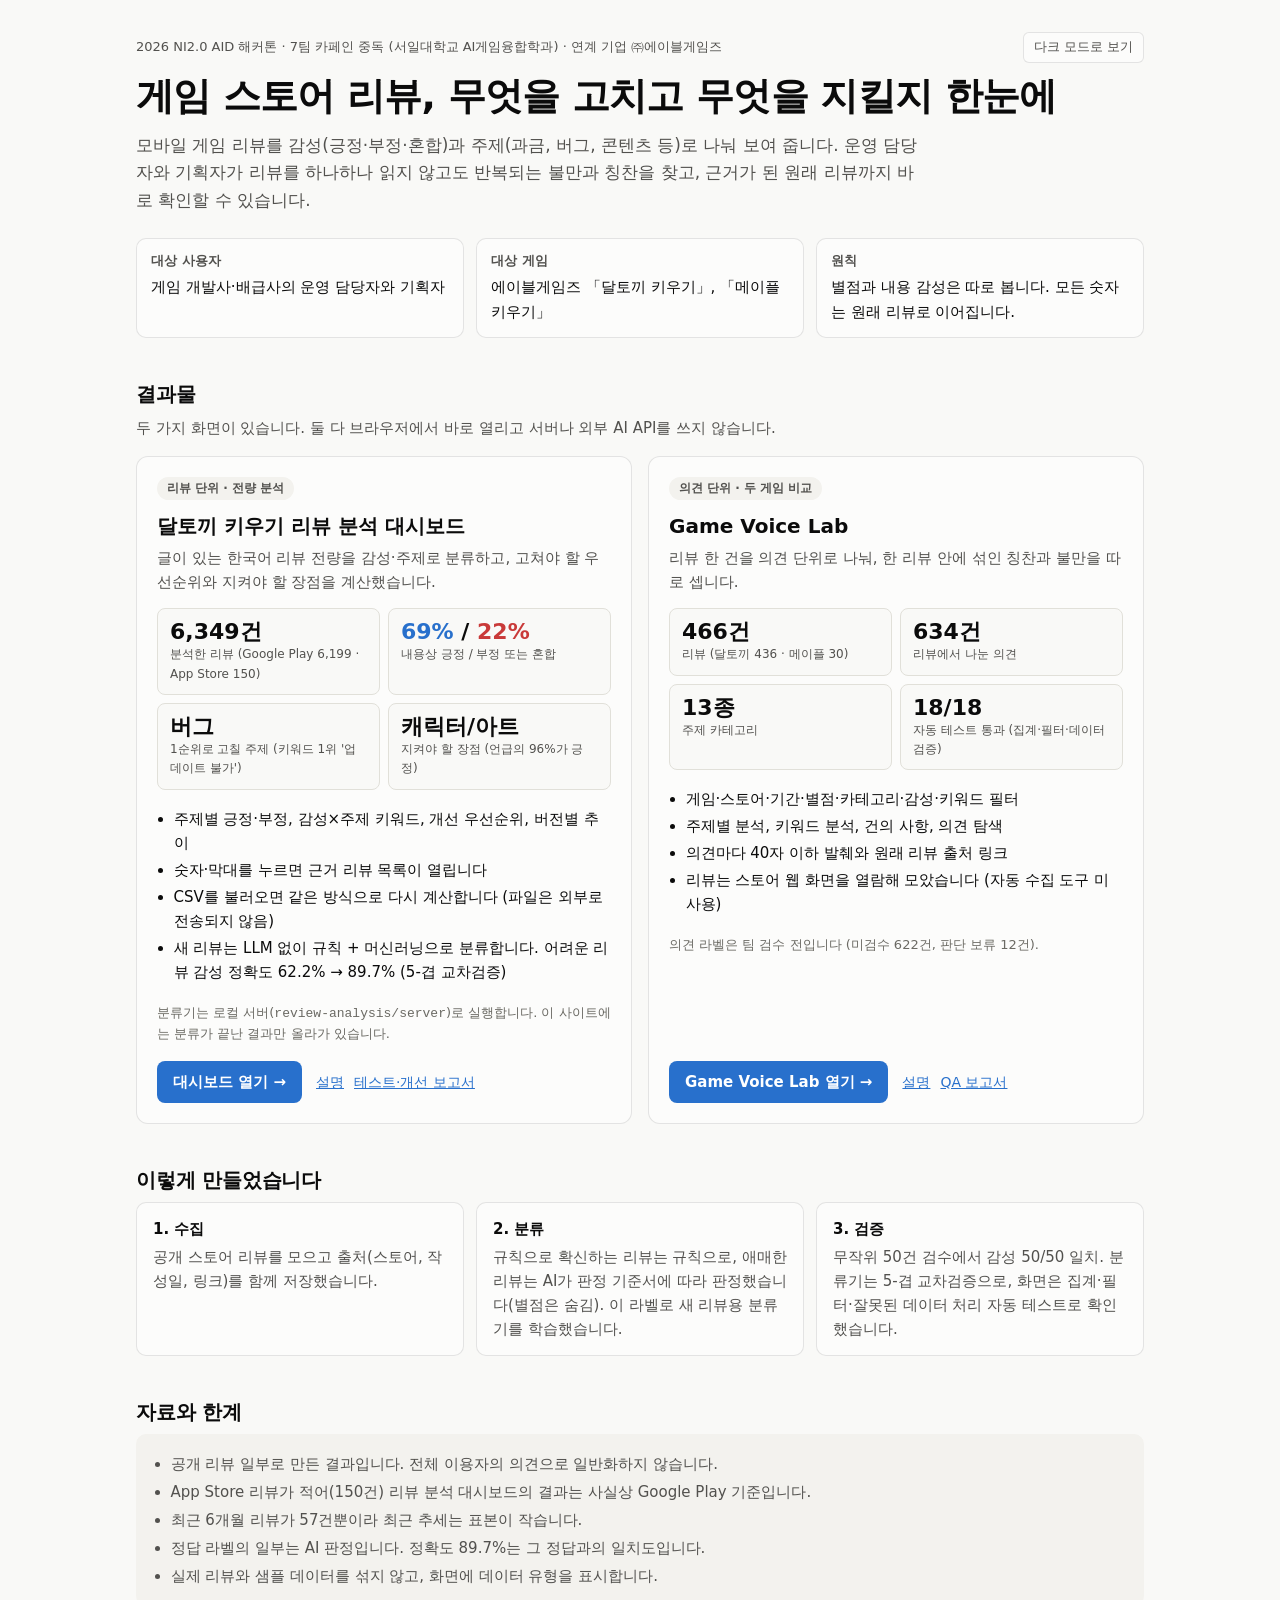
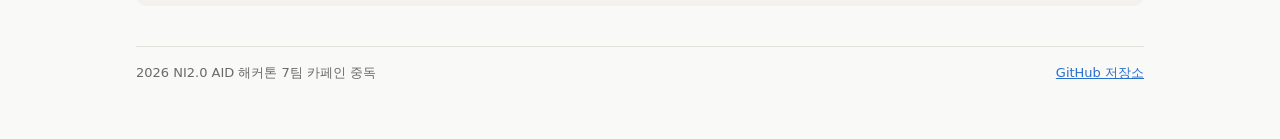
==== commit cf9b5625: "최상위 index.html: 과제 소개와 두 결과물로 가는 첫 화면 - 과제·대상 사용자·대상 게임·원칙 요약 - 리뷰 분석 대시보드(6,349건)와 Game Voice Lab(4" ====
--- a/index.html
+++ b/index.html
@@ -3,28 +3,201 @@
 <head>
 <meta charset="utf-8">
 <meta name="viewport" content="width=device-width, initial-scale=1">
-<title>오토 밸런싱</title>
-<meta name="description" content="게임 기획자가 재화·성장 상태·능력치·모듈을 직접 구성하고 성장·경제를 시뮬레이션하는 밸런싱 도구">
-<link rel="stylesheet" href="v2/styles.css">
+<title>게임 리뷰 감성 분석 — 7팀 카페인 중독</title>
+<meta name="description" content="2026 NI2.0 AID 해커톤 7팀. 모바일 게임 스토어 리뷰를 감성과 주제로 나눠 운영·기획 담당자가 고칠 점과 지킬 점을 찾도록 돕는 대시보드">
+<link rel="icon" href="data:image/svg+xml,%3Csvg xmlns='http://www.w3.org/2000/svg' viewBox='0 0 32 32'%3E%3Crect width='32' height='32' rx='7' fill='%232870cc'/%3E%3Crect x='7' y='17' width='4' height='8' rx='1' fill='%23fff'/%3E%3Crect x='14' y='11' width='4' height='14' rx='1' fill='%23fff'/%3E%3Crect x='21' y='7' width='4' height='18' rx='1' fill='%23fff'/%3E%3C/svg%3E">
+<style>
+:root {
+  color-scheme: light;
+  --page: #f9f9f7; --surface: #fcfcfb; --surface-2: #f3f2ee;
+  --ink: #0b0b0b; --ink-2: #52514e; --muted: #6b6a64;
+  --grid: #e1e0d9; --ring: rgba(11,11,11,0.10);
+  --pos: #2870cc; --neg: #c93a39; --mix: #8a5a00;
+  --accent: #2870cc; --accent-ink: #fff; --accent-wash: rgba(40,112,204,0.12);
+  --focus: #2870cc;
+}
+@media (prefers-color-scheme: dark) {
+  :root:not([data-theme="light"]) {
+    color-scheme: dark;
+    --page: #0d0d0d; --surface: #1a1a19; --surface-2: #232321;
+    --ink: #f0efec; --ink-2: #c3c2b7; --muted: #a3a29c;
+    --grid: #2c2c2a; --ring: rgba(255,255,255,0.14);
+    --pos: #6aa8f0; --neg: #f08a8a; --mix: #e0a63a;
+    --accent: #3987e5; --accent-ink: #fff; --accent-wash: rgba(57,135,229,0.18);
+    --focus: #6aa8f0;
+  }
+}
+:root[data-theme="dark"] {
+  color-scheme: dark;
+  --page: #0d0d0d; --surface: #1a1a19; --surface-2: #232321;
+  --ink: #f0efec; --ink-2: #c3c2b7; --muted: #a3a29c;
+  --grid: #2c2c2a; --ring: rgba(255,255,255,0.14);
+  --pos: #6aa8f0; --neg: #f08a8a; --mix: #e0a63a;
+  --accent: #3987e5; --accent-ink: #fff; --accent-wash: rgba(57,135,229,0.18);
+  --focus: #6aa8f0;
+}
+* { box-sizing: border-box; }
+html, body { margin: 0; }
+body { background: var(--page); color: var(--ink); font: 1rem/1.6 system-ui, -apple-system, "Segoe UI", "Malgun Gothic", "Apple SD Gothic Neo", sans-serif; }
+a { color: var(--accent); }
+:focus-visible { outline: 2px solid var(--focus); outline-offset: 2px; border-radius: 4px; }
+.skip { position: absolute; left: 8px; top: -48px; background: var(--surface); color: var(--ink); padding: 8px 12px; border-radius: 6px; border: 2px solid var(--focus); z-index: 10; }
+.skip:focus { top: 8px; }
+.wrap { max-width: 1040px; margin: 0 auto; padding: 32px 16px 56px; }
+
+header .eyebrow { font-size: 0.8125rem; color: var(--ink-2); margin: 0 0 10px; display: flex; flex-wrap: wrap; gap: 6px 12px; align-items: center; justify-content: space-between; }
+header h1 { font-size: clamp(1.625rem, 4.4vw, 2.375rem); line-height: 1.25; margin: 0 0 12px; letter-spacing: -0.02em; font-weight: 700; }
+header .lead { font-size: 1.0625rem; color: var(--ink-2); margin: 0; max-width: 46em; }
+.theme { background: var(--surface); color: var(--ink-2); border: 1px solid var(--ring); border-radius: 6px; padding: 4px 10px; cursor: pointer; font: inherit; font-size: 0.8125rem; }
+
+.facts { display: grid; grid-template-columns: repeat(3, minmax(0, 1fr)); gap: 12px; margin: 24px 0 0; padding: 0; list-style: none; }
+.facts li { background: var(--surface); border: 1px solid var(--ring); border-radius: 10px; padding: 12px 14px; }
+.facts b { display: block; font-size: 0.8125rem; color: var(--ink-2); font-weight: 600; margin-bottom: 2px; }
+.facts span { font-size: 0.9375rem; }
+
+h2 { font-size: 1.25rem; margin: 40px 0 6px; letter-spacing: -0.01em; }
+.sub { color: var(--ink-2); margin: 0 0 16px; font-size: 0.9375rem; }
+
+.cards { display: grid; grid-template-columns: repeat(2, minmax(0, 1fr)); gap: 16px; }
+.card { background: var(--surface); border: 1px solid var(--ring); border-radius: 12px; padding: 20px; display: flex; flex-direction: column; }
+.card .tag { font-size: 0.75rem; font-weight: 600; color: var(--ink-2); background: var(--surface-2); border-radius: 999px; padding: 2px 10px; align-self: flex-start; }
+.card h3 { font-size: 1.25rem; margin: 10px 0 4px; }
+.card .what { color: var(--ink-2); margin: 0 0 14px; font-size: 0.9375rem; }
+.stats { display: grid; grid-template-columns: repeat(2, minmax(0, 1fr)); gap: 8px; margin: 0 0 14px; }
+.stat { background: var(--page); border: 1px solid var(--grid); border-radius: 8px; padding: 10px 12px; }
+.stat .v { font-size: 1.375rem; font-weight: 700; font-variant-numeric: tabular-nums; line-height: 1.2; }
+.stat .l { font-size: 0.75rem; color: var(--ink-2); }
+.card ul.points { margin: 0 0 16px; padding-left: 1.1em; font-size: 0.9375rem; }
+.card ul.points li { margin: 3px 0; }
+.card .note { font-size: 0.8125rem; color: var(--muted); margin: 0 0 16px; }
+.card .actions { margin-top: auto; display: flex; flex-wrap: wrap; gap: 8px 14px; align-items: center; }
+.btn { display: inline-flex; align-items: center; gap: 6px; background: var(--accent); color: var(--accent-ink); text-decoration: none; font-weight: 600; border-radius: 8px; padding: 9px 16px; font-size: 0.9375rem; }
+.btn:hover { filter: brightness(1.08); }
+.links { font-size: 0.875rem; }
+.links a { margin-right: 10px; }
+.pos { color: var(--pos); } .neg { color: var(--neg); }
+
+.grid3 { display: grid; grid-template-columns: repeat(3, minmax(0, 1fr)); gap: 12px; }
+.box { background: var(--surface); border: 1px solid var(--ring); border-radius: 10px; padding: 14px 16px; font-size: 0.9375rem; }
+.box h3 { font-size: 0.9375rem; margin: 0 0 4px; }
+.box p { margin: 0; color: var(--ink-2); }
+
+.limits { background: var(--surface-2); border-radius: 10px; padding: 14px 18px; font-size: 0.9375rem; color: var(--ink-2); }
+.limits ul { margin: 0; padding-left: 1.1em; }
+.limits li { margin: 4px 0; }
+
+footer { margin-top: 40px; padding-top: 16px; border-top: 1px solid var(--grid); font-size: 0.8125rem; color: var(--muted); display: flex; flex-wrap: wrap; gap: 6px 16px; justify-content: space-between; }
+
+@media (max-width: 760px) {
+  .cards, .grid3 { grid-template-columns: 1fr; }
+  .facts { grid-template-columns: 1fr; }
+}
+</style>
 </head>
 <body>
-<header class="top">
-  <a class="brand" href="#/" title="프로젝트 홈">
-    <span class="brand-mark" aria-hidden="true"><svg width="18" height="18" viewBox="0 0 24 24" fill="none" stroke="#fff" stroke-width="2.4" stroke-linecap="round" stroke-linejoin="round"><path d="M3 20h18"/><path d="M5 16l4-5 4 3 6-8"/></svg></span>
-    <h1>오토 밸런싱</h1>
-  </a>
-  <div class="crumb" id="crumb"></div>
-  <div class="top-actions" id="topActions"></div>
-</header>
-<main class="page" id="app"><p class="muted">불러오는 중…</p></main>
-<footer class="foot">
-  오토 밸런싱 · 2026 NI2.0 AID 해커톤 7팀 카페인 중독 (서일대학교 AI게임융합학과) · 샘플·프리셋 수치는 가상 데이터이며 ㈜에이블게임즈의 실제 데이터가 아닙니다.
-  · 프로젝트는 이 브라우저에만 저장됩니다 (서버·로그인 없음).
-</footer>
-<input type="file" id="fileInput" accept=".json,application/json" class="hidden">
-<script src="v2/engine.js"></script>
-<script src="v2/optimize.js"></script>
-<script src="v2/presets.js"></script>
-<script src="v2/app.js"></script>
+<a class="skip" href="#main">본문 바로가기</a>
+<div class="wrap">
+  <header>
+    <p class="eyebrow"><span>2026 NI2.0 AID 해커톤 · 7팀 카페인 중독 (서일대학교 AI게임융합학과) · 연계 기업 ㈜에이블게임즈</span>
+      <button class="theme" id="themeBtn" type="button">다크 모드로 보기</button></p>
+    <h1>게임 스토어 리뷰, 무엇을 고치고 무엇을 지킬지 한눈에</h1>
+    <p class="lead">모바일 게임 리뷰를 감성(긍정·부정·혼합)과 주제(과금, 버그, 콘텐츠 등)로 나눠 보여 줍니다. 운영 담당자와 기획자가 리뷰를 하나하나 읽지 않고도 반복되는 불만과 칭찬을 찾고, 근거가 된 원래 리뷰까지 바로 확인할 수 있습니다.</p>
+    <ul class="facts" aria-label="과제 요약">
+      <li><b>대상 사용자</b><span>게임 개발사·배급사의 운영 담당자와 기획자</span></li>
+      <li><b>대상 게임</b><span>에이블게임즈 「달토끼 키우기」, 「메이플 키우기」</span></li>
+      <li><b>원칙</b><span>별점과 내용 감성은 따로 봅니다. 모든 숫자는 원래 리뷰로 이어집니다.</span></li>
+    </ul>
+  </header>
+
+  <main id="main" tabindex="-1">
+    <h2>결과물</h2>
+    <p class="sub">두 가지 화면이 있습니다. 둘 다 브라우저에서 바로 열리고 서버나 외부 AI API를 쓰지 않습니다.</p>
+
+    <div class="cards">
+      <article class="card" aria-labelledby="c1">
+        <span class="tag">리뷰 단위 · 전량 분석</span>
+        <h3 id="c1">달토끼 키우기 리뷰 분석 대시보드</h3>
+        <p class="what">글이 있는 한국어 리뷰 전량을 감성·주제로 분류하고, 고쳐야 할 우선순위와 지켜야 할 장점을 계산했습니다.</p>
+        <div class="stats">
+          <div class="stat"><div class="v">6,349건</div><div class="l">분석한 리뷰 (Google Play 6,199 · App Store 150)</div></div>
+          <div class="stat"><div class="v"><span class="pos">69%</span> / <span class="neg">22%</span></div><div class="l">내용상 긍정 / 부정 또는 혼합</div></div>
+          <div class="stat"><div class="v">버그</div><div class="l">1순위로 고칠 주제 (키워드 1위 '업데이트 불가')</div></div>
+          <div class="stat"><div class="v">캐릭터/아트</div><div class="l">지켜야 할 장점 (언급의 96%가 긍정)</div></div>
+        </div>
+        <ul class="points">
+          <li>주제별 긍정·부정, 감성×주제 키워드, 개선 우선순위, 버전별 추이</li>
+          <li>숫자·막대를 누르면 근거 리뷰 목록이 열립니다</li>
+          <li>CSV를 불러오면 같은 방식으로 다시 계산합니다 (파일은 외부로 전송되지 않음)</li>
+          <li>새 리뷰는 LLM 없이 규칙 + 머신러닝으로 분류합니다. 어려운 리뷰 감성 정확도 62.2% → 89.7% (5-겹 교차검증)</li>
+        </ul>
+        <p class="note">분류기는 로컬 서버(<code>review-analysis/server</code>)로 실행합니다. 이 사이트에는 분류가 끝난 결과만 올라가 있습니다.</p>
+        <div class="actions">
+          <a class="btn" href="review-analysis/dashboard/dashboard.html">대시보드 열기 →</a>
+          <span class="links"><a href="https://github.com/K-MIN-SEC/ni2-hackathon-team07-kim-min-seok/blob/main/review-analysis/README.md">설명</a><a href="https://github.com/K-MIN-SEC/ni2-hackathon-team07-kim-min-seok/blob/main/review-analysis/docs/IMPROVEMENT_REPORT.md">테스트·개선 보고서</a></span>
+        </div>
+      </article>
+
+      <article class="card" aria-labelledby="c2">
+        <span class="tag">의견 단위 · 두 게임 비교</span>
+        <h3 id="c2">Game Voice Lab</h3>
+        <p class="what">리뷰 한 건을 의견 단위로 나눠, 한 리뷰 안에 섞인 칭찬과 불만을 따로 셉니다.</p>
+        <div class="stats">
+          <div class="stat"><div class="v">466건</div><div class="l">리뷰 (달토끼 436 · 메이플 30)</div></div>
+          <div class="stat"><div class="v">634건</div><div class="l">리뷰에서 나눈 의견</div></div>
+          <div class="stat"><div class="v">13종</div><div class="l">주제 카테고리</div></div>
+          <div class="stat"><div class="v">18/18</div><div class="l">자동 테스트 통과 (집계·필터·데이터 검증)</div></div>
+        </div>
+        <ul class="points">
+          <li>게임·스토어·기간·별점·카테고리·감성·키워드 필터</li>
+          <li>주제별 분석, 키워드 분석, 건의 사항, 의견 탐색</li>
+          <li>의견마다 40자 이하 발췌와 원래 리뷰 출처 링크</li>
+          <li>리뷰는 스토어 웹 화면을 열람해 모았습니다 (자동 수집 도구 미사용)</li>
+        </ul>
+        <p class="note">의견 라벨은 팀 검수 전입니다 (미검수 622건, 판단 보류 12건).</p>
+        <div class="actions">
+          <a class="btn" href="GameVoiceLab/">Game Voice Lab 열기 →</a>
+          <span class="links"><a href="https://github.com/K-MIN-SEC/ni2-hackathon-team07-kim-min-seok/blob/main/GameVoiceLab/README.md">설명</a><a href="https://github.com/K-MIN-SEC/ni2-hackathon-team07-kim-min-seok/blob/main/GameVoiceLab/docs/qa-report.md">QA 보고서</a></span>
+        </div>
+      </article>
+    </div>
+
+    <h2>이렇게 만들었습니다</h2>
+    <div class="grid3">
+      <div class="box"><h3>1. 수집</h3><p>공개 스토어 리뷰를 모으고 출처(스토어, 작성일, 링크)를 함께 저장했습니다.</p></div>
+      <div class="box"><h3>2. 분류</h3><p>규칙으로 확신하는 리뷰는 규칙으로, 애매한 리뷰는 AI가 판정 기준서에 따라 판정했습니다(별점은 숨김). 이 라벨로 새 리뷰용 분류기를 학습했습니다.</p></div>
+      <div class="box"><h3>3. 검증</h3><p>무작위 50건 검수에서 감성 50/50 일치. 분류기는 5-겹 교차검증으로, 화면은 집계·필터·잘못된 데이터 처리 자동 테스트로 확인했습니다.</p></div>
+    </div>
+
+    <h2>자료와 한계</h2>
+    <div class="limits">
+      <ul>
+        <li>공개 리뷰 일부로 만든 결과입니다. 전체 이용자의 의견으로 일반화하지 않습니다.</li>
+        <li>App Store 리뷰가 적어(150건) 리뷰 분석 대시보드의 결과는 사실상 Google Play 기준입니다.</li>
+        <li>최근 6개월 리뷰가 57건뿐이라 최근 추세는 표본이 작습니다.</li>
+        <li>정답 라벨의 일부는 AI 판정입니다. 정확도 89.7%는 그 정답과의 일치도입니다.</li>
+        <li>실제 리뷰와 샘플 데이터를 섞지 않고, 화면에 데이터 유형을 표시합니다.</li>
+      </ul>
+    </div>
+  </main>
+
+  <footer>
+    <span>2026 NI2.0 AID 해커톤 7팀 카페인 중독</span>
+    <a href="https://github.com/K-MIN-SEC/ni2-hackathon-team07-kim-min-seok">GitHub 저장소</a>
+  </footer>
+</div>
+<script>
+(function () {
+  var root = document.documentElement, btn = document.getElementById("themeBtn");
+  function isDark() { return root.dataset.theme ? root.dataset.theme === "dark" : matchMedia("(prefers-color-scheme: dark)").matches; }
+  function sync() { btn.textContent = isDark() ? "라이트 모드로 보기" : "다크 모드로 보기"; }
+  try { var t = localStorage.getItem("dt-theme"); if (t) root.dataset.theme = t; } catch (e) {}
+  btn.addEventListener("click", function () {
+    root.dataset.theme = isDark() ? "light" : "dark";
+    try { localStorage.setItem("dt-theme", root.dataset.theme); } catch (e) {}
+    sync();
+  });
+  sync();
+})();
+</script>
 </body>
 </html>
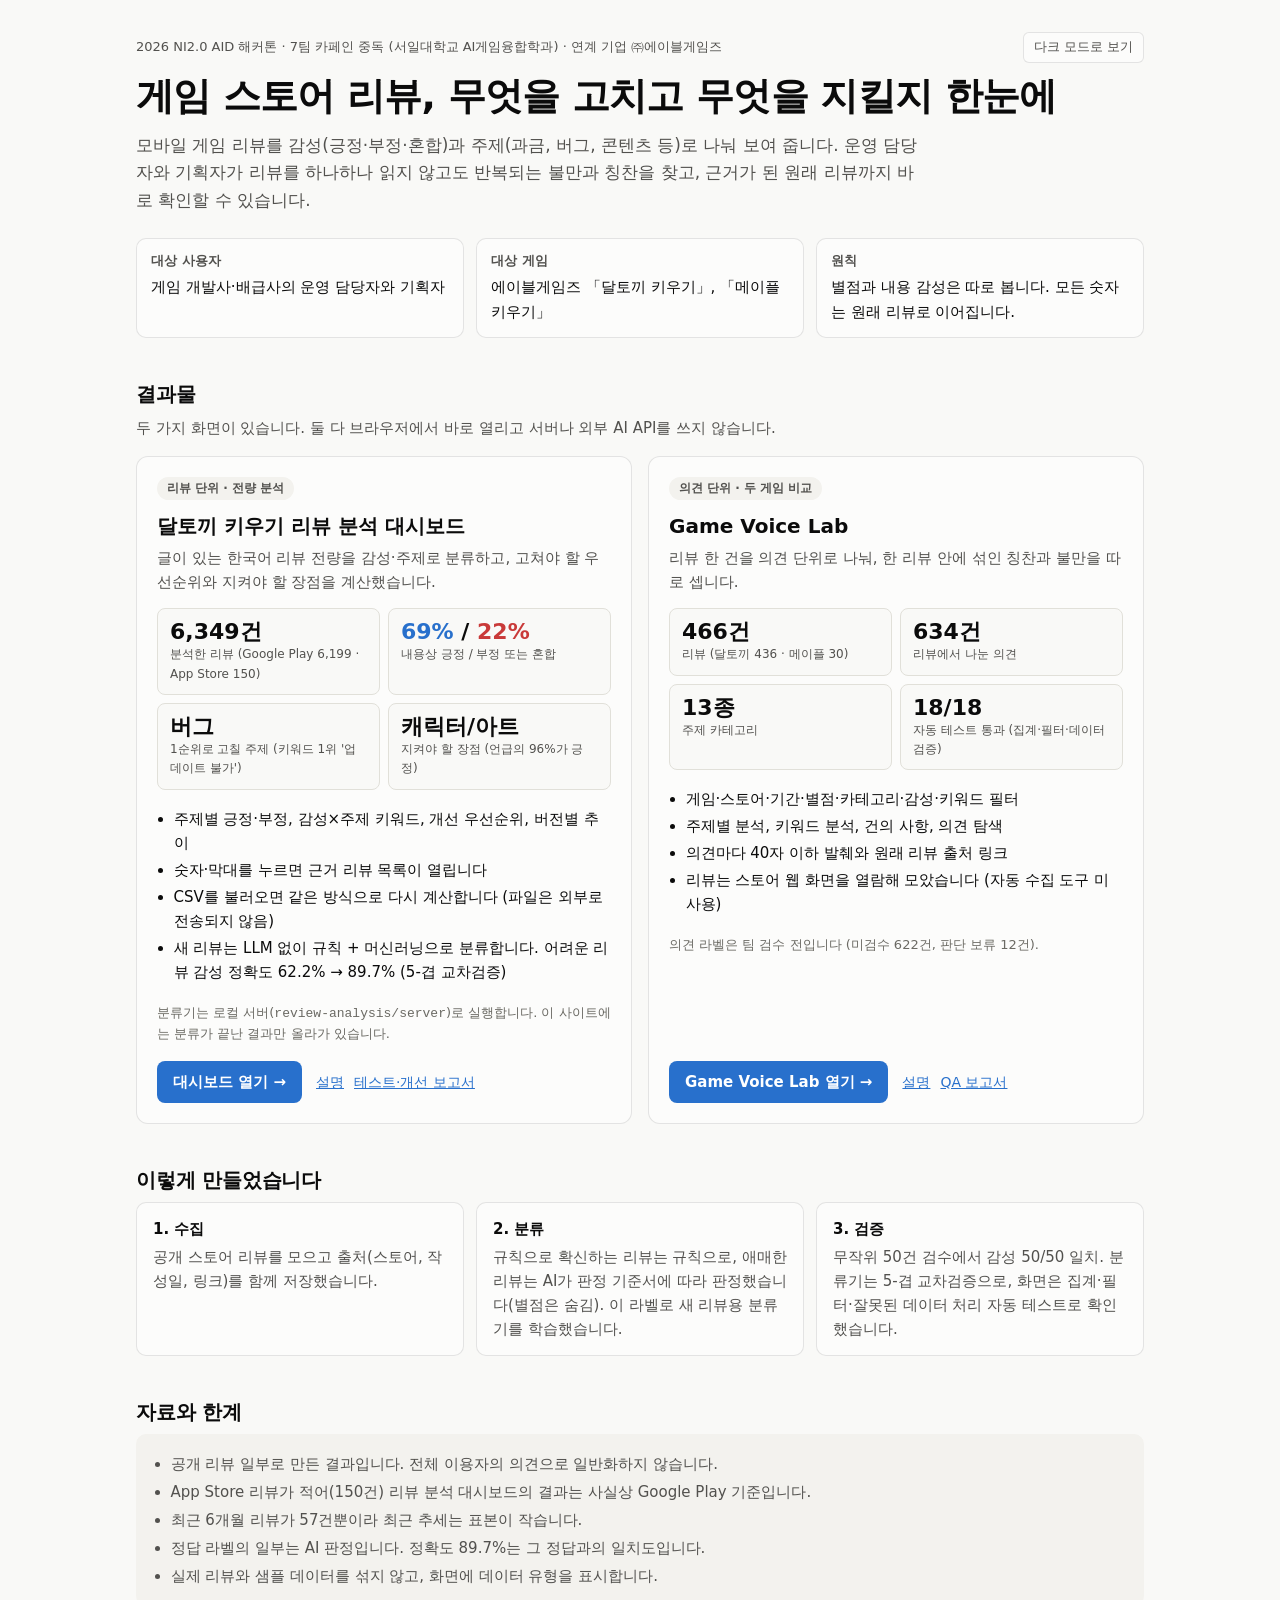
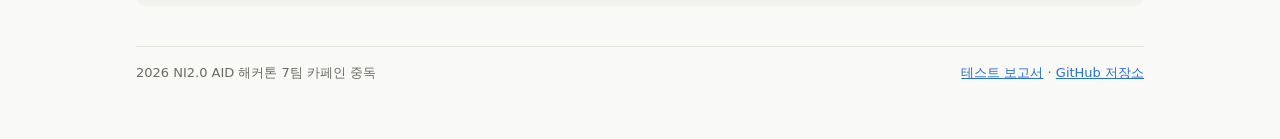
==== commit 5a895864: "테스트 4종 실행과 결함 수정 (TEST_REPORT.md) 핵심 동작 12, 잘못된 입력 33, 저장·새로고침 8, 모바일 9개 항목을 배포 사이트와 로컬 서버에서 실행. 찾은 " ====
--- a/index.html
+++ b/index.html
@@ -182,7 +182,7 @@
 
   <footer>
     <span>2026 NI2.0 AID 해커톤 7팀 카페인 중독</span>
-    <a href="https://github.com/K-MIN-SEC/ni2-hackathon-team07-kim-min-seok">GitHub 저장소</a>
+    <span><a href="https://github.com/K-MIN-SEC/ni2-hackathon-team07-kim-min-seok/blob/main/TEST_REPORT.md">테스트 보고서</a> · <a href="https://github.com/K-MIN-SEC/ni2-hackathon-team07-kim-min-seok">GitHub 저장소</a></span>
   </footer>
 </div>
 <script>
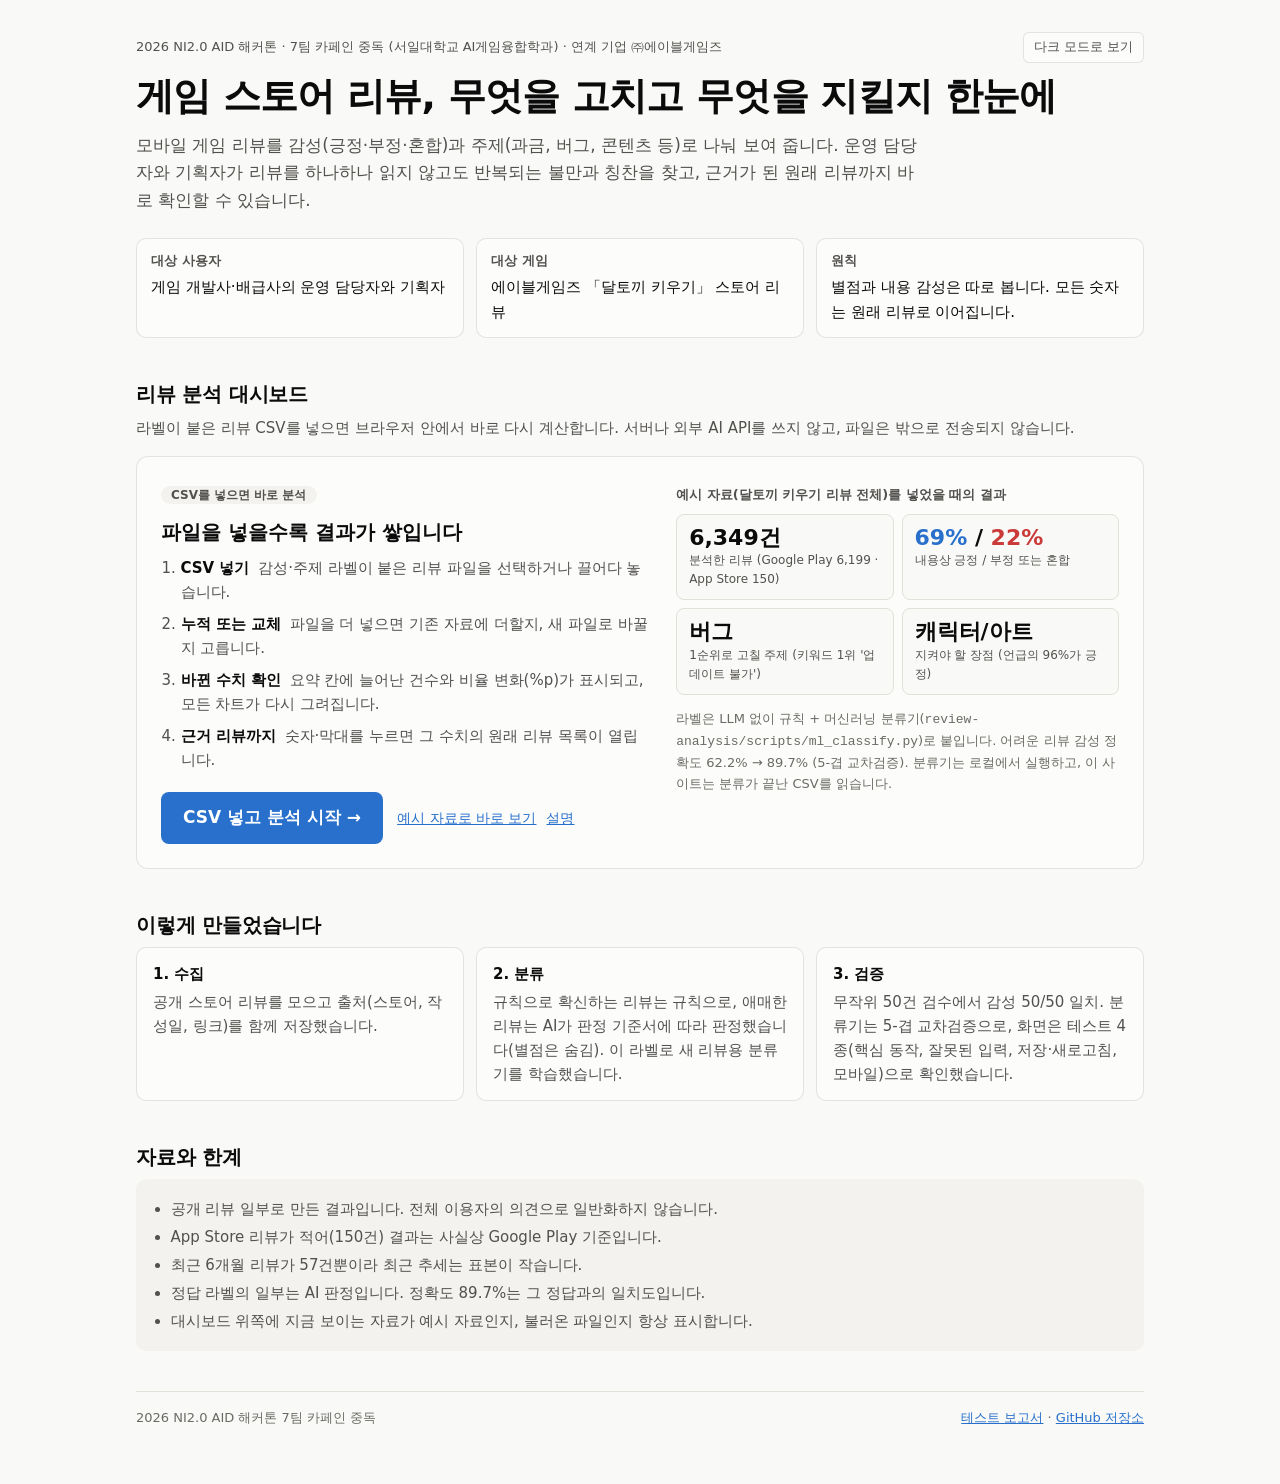
==== commit b674d479: "시연 모드: 대시보드 첫 화면을 CSV 첨부로, 파일 누적/교체 선택 - 대시보드를 처음 열면 파일 첨부 화면만 표시하고, CSV를 넣은 뒤 차트를 보여 줌 - 두 번째 파일부터 " ====
--- a/index.html
+++ b/index.html
@@ -88,8 +88,15 @@
 
 footer { margin-top: 40px; padding-top: 16px; border-top: 1px solid var(--grid); font-size: 0.8125rem; color: var(--muted); display: flex; flex-wrap: wrap; gap: 6px 16px; justify-content: space-between; }
 
+.hero-card { padding: 24px; }
+.hero-grid { display: grid; grid-template-columns: minmax(0, 1.1fr) minmax(0, 1fr); gap: 28px; align-items: start; }
+.flow { margin: 6px 0 20px; padding-left: 1.3em; font-size: 0.9375rem; }
+.flow li { margin: 8px 0; color: var(--ink-2); }
+.flow b { color: var(--ink); margin-right: 4px; }
+.hero-card .btn { font-size: 1.0625rem; padding: 12px 22px; }
+.stats-cap { font-size: 0.8125rem; color: var(--ink-2); margin: 4px 0 8px; font-weight: 600; }
 @media (max-width: 760px) {
-  .cards, .grid3 { grid-template-columns: 1fr; }
+  .cards, .grid3, .hero-grid { grid-template-columns: 1fr; }
   .facts { grid-template-columns: 1fr; }
 }
 </style>
@@ -104,78 +111,59 @@
     <p class="lead">모바일 게임 리뷰를 감성(긍정·부정·혼합)과 주제(과금, 버그, 콘텐츠 등)로 나눠 보여 줍니다. 운영 담당자와 기획자가 리뷰를 하나하나 읽지 않고도 반복되는 불만과 칭찬을 찾고, 근거가 된 원래 리뷰까지 바로 확인할 수 있습니다.</p>
     <ul class="facts" aria-label="과제 요약">
       <li><b>대상 사용자</b><span>게임 개발사·배급사의 운영 담당자와 기획자</span></li>
-      <li><b>대상 게임</b><span>에이블게임즈 「달토끼 키우기」, 「메이플 키우기」</span></li>
+      <li><b>대상 게임</b><span>에이블게임즈 「달토끼 키우기」 스토어 리뷰</span></li>
       <li><b>원칙</b><span>별점과 내용 감성은 따로 봅니다. 모든 숫자는 원래 리뷰로 이어집니다.</span></li>
     </ul>
   </header>
 
   <main id="main" tabindex="-1">
-    <h2>결과물</h2>
-    <p class="sub">두 가지 화면이 있습니다. 둘 다 브라우저에서 바로 열리고 서버나 외부 AI API를 쓰지 않습니다.</p>
+    <h2>리뷰 분석 대시보드</h2>
+    <p class="sub">라벨이 붙은 리뷰 CSV를 넣으면 브라우저 안에서 바로 다시 계산합니다. 서버나 외부 AI API를 쓰지 않고, 파일은 밖으로 전송되지 않습니다.</p>
 
-    <div class="cards">
-      <article class="card" aria-labelledby="c1">
-        <span class="tag">리뷰 단위 · 전량 분석</span>
-        <h3 id="c1">달토끼 키우기 리뷰 분석 대시보드</h3>
-        <p class="what">글이 있는 한국어 리뷰 전량을 감성·주제로 분류하고, 고쳐야 할 우선순위와 지켜야 할 장점을 계산했습니다.</p>
-        <div class="stats">
-          <div class="stat"><div class="v">6,349건</div><div class="l">분석한 리뷰 (Google Play 6,199 · App Store 150)</div></div>
-          <div class="stat"><div class="v"><span class="pos">69%</span> / <span class="neg">22%</span></div><div class="l">내용상 긍정 / 부정 또는 혼합</div></div>
-          <div class="stat"><div class="v">버그</div><div class="l">1순위로 고칠 주제 (키워드 1위 '업데이트 불가')</div></div>
-          <div class="stat"><div class="v">캐릭터/아트</div><div class="l">지켜야 할 장점 (언급의 96%가 긍정)</div></div>
+    <article class="card hero-card" aria-labelledby="c1">
+      <div class="hero-grid">
+        <div>
+          <span class="tag">CSV를 넣으면 바로 분석</span>
+          <h3 id="c1">파일을 넣을수록 결과가 쌓입니다</h3>
+          <ol class="flow">
+            <li><b>CSV 넣기</b> 감성·주제 라벨이 붙은 리뷰 파일을 선택하거나 끌어다 놓습니다.</li>
+            <li><b>누적 또는 교체</b> 파일을 더 넣으면 기존 자료에 더할지, 새 파일로 바꿀지 고릅니다.</li>
+            <li><b>바뀐 수치 확인</b> 요약 칸에 늘어난 건수와 비율 변화(%p)가 표시되고, 모든 차트가 다시 그려집니다.</li>
+            <li><b>근거 리뷰까지</b> 숫자·막대를 누르면 그 수치의 원래 리뷰 목록이 열립니다.</li>
+          </ol>
+          <div class="actions">
+            <a class="btn" href="review-analysis/dashboard/dashboard.html">CSV 넣고 분석 시작 →</a>
+            <span class="links"><a href="review-analysis/dashboard/dashboard.html?data=example">예시 자료로 바로 보기</a><a href="https://github.com/K-MIN-SEC/ni2-hackathon-team07-kim-min-seok/blob/main/review-analysis/README.md">설명</a></span>
+          </div>
         </div>
-        <ul class="points">
-          <li>주제별 긍정·부정, 감성×주제 키워드, 개선 우선순위, 버전별 추이</li>
-          <li>숫자·막대를 누르면 근거 리뷰 목록이 열립니다</li>
-          <li>CSV를 불러오면 같은 방식으로 다시 계산합니다 (파일은 외부로 전송되지 않음)</li>
-          <li>새 리뷰는 LLM 없이 규칙 + 머신러닝으로 분류합니다. 어려운 리뷰 감성 정확도 62.2% → 89.7% (5-겹 교차검증)</li>
-        </ul>
-        <p class="note">분류기는 로컬 서버(<code>review-analysis/server</code>)로 실행합니다. 이 사이트에는 분류가 끝난 결과만 올라가 있습니다.</p>
-        <div class="actions">
-          <a class="btn" href="review-analysis/dashboard/dashboard.html">대시보드 열기 →</a>
-          <span class="links"><a href="https://github.com/K-MIN-SEC/ni2-hackathon-team07-kim-min-seok/blob/main/review-analysis/README.md">설명</a><a href="https://github.com/K-MIN-SEC/ni2-hackathon-team07-kim-min-seok/blob/main/review-analysis/docs/IMPROVEMENT_REPORT.md">테스트·개선 보고서</a></span>
+        <div>
+          <p class="stats-cap">예시 자료(달토끼 키우기 리뷰 전체)를 넣었을 때의 결과</p>
+          <div class="stats">
+            <div class="stat"><div class="v">6,349건</div><div class="l">분석한 리뷰 (Google Play 6,199 · App Store 150)</div></div>
+            <div class="stat"><div class="v"><span class="pos">69%</span> / <span class="neg">22%</span></div><div class="l">내용상 긍정 / 부정 또는 혼합</div></div>
+            <div class="stat"><div class="v">버그</div><div class="l">1순위로 고칠 주제 (키워드 1위 '업데이트 불가')</div></div>
+            <div class="stat"><div class="v">캐릭터/아트</div><div class="l">지켜야 할 장점 (언급의 96%가 긍정)</div></div>
+          </div>
+          <p class="note">라벨은 LLM 없이 규칙 + 머신러닝 분류기(<code>review-analysis/scripts/ml_classify.py</code>)로 붙입니다. 어려운 리뷰 감성 정확도 62.2% → 89.7% (5-겹 교차검증). 분류기는 로컬에서 실행하고, 이 사이트는 분류가 끝난 CSV를 읽습니다.</p>
         </div>
-      </article>
-
-      <article class="card" aria-labelledby="c2">
-        <span class="tag">의견 단위 · 두 게임 비교</span>
-        <h3 id="c2">Game Voice Lab</h3>
-        <p class="what">리뷰 한 건을 의견 단위로 나눠, 한 리뷰 안에 섞인 칭찬과 불만을 따로 셉니다.</p>
-        <div class="stats">
-          <div class="stat"><div class="v">466건</div><div class="l">리뷰 (달토끼 436 · 메이플 30)</div></div>
-          <div class="stat"><div class="v">634건</div><div class="l">리뷰에서 나눈 의견</div></div>
-          <div class="stat"><div class="v">13종</div><div class="l">주제 카테고리</div></div>
-          <div class="stat"><div class="v">18/18</div><div class="l">자동 테스트 통과 (집계·필터·데이터 검증)</div></div>
-        </div>
-        <ul class="points">
-          <li>게임·스토어·기간·별점·카테고리·감성·키워드 필터</li>
-          <li>주제별 분석, 키워드 분석, 건의 사항, 의견 탐색</li>
-          <li>의견마다 40자 이하 발췌와 원래 리뷰 출처 링크</li>
-          <li>리뷰는 스토어 웹 화면을 열람해 모았습니다 (자동 수집 도구 미사용)</li>
-        </ul>
-        <p class="note">의견 라벨은 팀 검수 전입니다 (미검수 622건, 판단 보류 12건).</p>
-        <div class="actions">
-          <a class="btn" href="GameVoiceLab/">Game Voice Lab 열기 →</a>
-          <span class="links"><a href="https://github.com/K-MIN-SEC/ni2-hackathon-team07-kim-min-seok/blob/main/GameVoiceLab/README.md">설명</a><a href="https://github.com/K-MIN-SEC/ni2-hackathon-team07-kim-min-seok/blob/main/GameVoiceLab/docs/qa-report.md">QA 보고서</a></span>
-        </div>
-      </article>
-    </div>
+      </div>
+    </article>
 
     <h2>이렇게 만들었습니다</h2>
     <div class="grid3">
       <div class="box"><h3>1. 수집</h3><p>공개 스토어 리뷰를 모으고 출처(스토어, 작성일, 링크)를 함께 저장했습니다.</p></div>
       <div class="box"><h3>2. 분류</h3><p>규칙으로 확신하는 리뷰는 규칙으로, 애매한 리뷰는 AI가 판정 기준서에 따라 판정했습니다(별점은 숨김). 이 라벨로 새 리뷰용 분류기를 학습했습니다.</p></div>
-      <div class="box"><h3>3. 검증</h3><p>무작위 50건 검수에서 감성 50/50 일치. 분류기는 5-겹 교차검증으로, 화면은 집계·필터·잘못된 데이터 처리 자동 테스트로 확인했습니다.</p></div>
+      <div class="box"><h3>3. 검증</h3><p>무작위 50건 검수에서 감성 50/50 일치. 분류기는 5-겹 교차검증으로, 화면은 테스트 4종(핵심 동작, 잘못된 입력, 저장·새로고침, 모바일)으로 확인했습니다.</p></div>
     </div>
 
     <h2>자료와 한계</h2>
     <div class="limits">
       <ul>
         <li>공개 리뷰 일부로 만든 결과입니다. 전체 이용자의 의견으로 일반화하지 않습니다.</li>
-        <li>App Store 리뷰가 적어(150건) 리뷰 분석 대시보드의 결과는 사실상 Google Play 기준입니다.</li>
+        <li>App Store 리뷰가 적어(150건) 결과는 사실상 Google Play 기준입니다.</li>
         <li>최근 6개월 리뷰가 57건뿐이라 최근 추세는 표본이 작습니다.</li>
         <li>정답 라벨의 일부는 AI 판정입니다. 정확도 89.7%는 그 정답과의 일치도입니다.</li>
-        <li>실제 리뷰와 샘플 데이터를 섞지 않고, 화면에 데이터 유형을 표시합니다.</li>
+        <li>대시보드 위쪽에 지금 보이는 자료가 예시 자료인지, 불러온 파일인지 항상 표시합니다.</li>
       </ul>
     </div>
   </main>
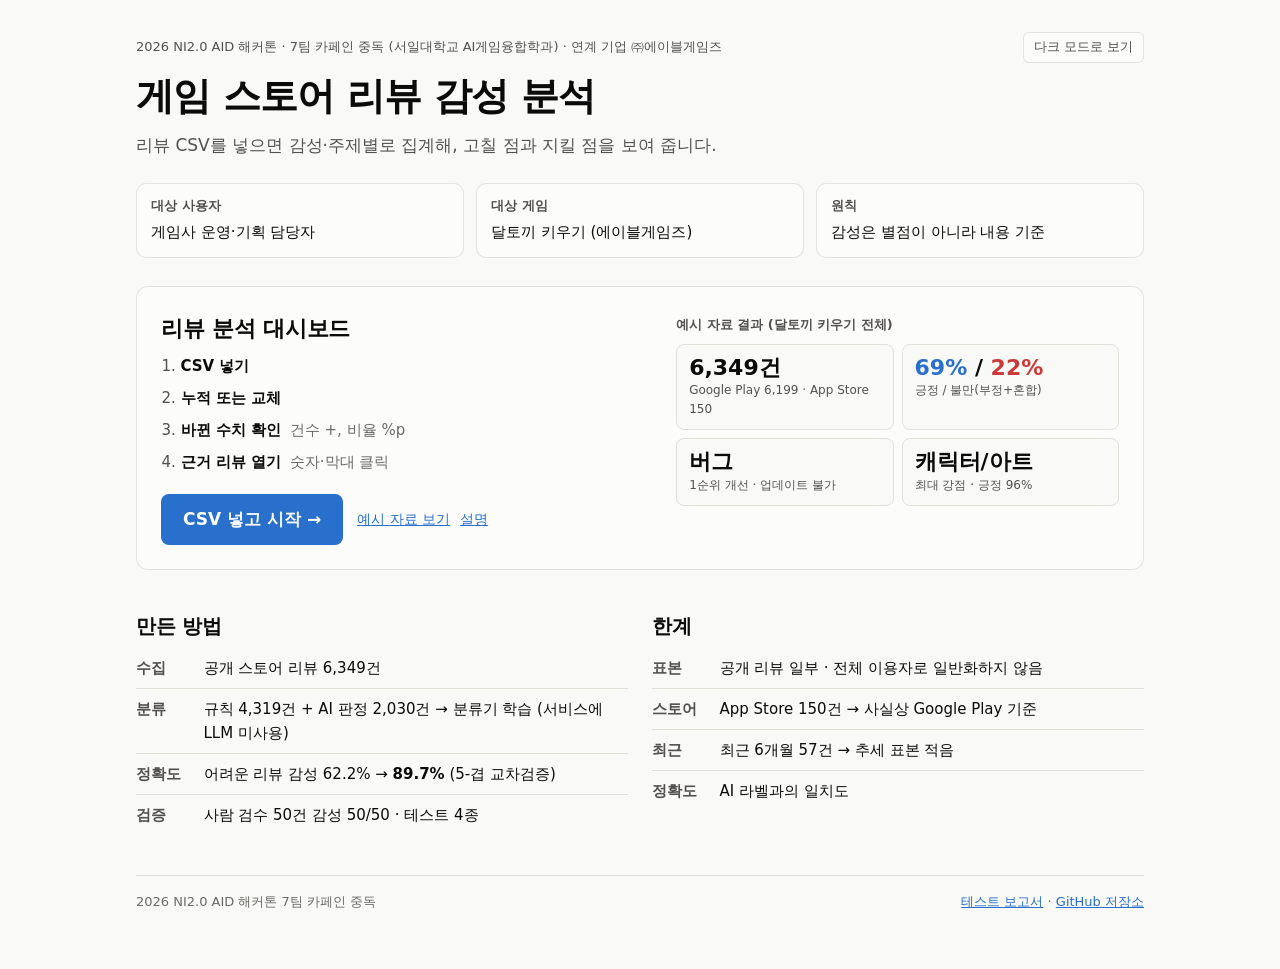
==== commit e766b32e: "설명 문구 줄이기: 숫자 중심으로 정리 - 대시보드: 섹션 설명·힌트·안내 문장을 한 줄 이하로 줄이거나 삭제 (본문 글자 7,900 → 3,982자, 페이지 길이 -20%)   " ====
--- a/index.html
+++ b/index.html
@@ -88,15 +88,22 @@
 
 footer { margin-top: 40px; padding-top: 16px; border-top: 1px solid var(--grid); font-size: 0.8125rem; color: var(--muted); display: flex; flex-wrap: wrap; gap: 6px 16px; justify-content: space-between; }
 
-.hero-card { padding: 24px; }
+.hero-card { padding: 24px; margin-top: 28px; }
 .hero-grid { display: grid; grid-template-columns: minmax(0, 1.1fr) minmax(0, 1fr); gap: 28px; align-items: start; }
 .flow { margin: 6px 0 20px; padding-left: 1.3em; font-size: 0.9375rem; }
 .flow li { margin: 8px 0; color: var(--ink-2); }
 .flow b { color: var(--ink); margin-right: 4px; }
 .hero-card .btn { font-size: 1.0625rem; padding: 12px 22px; }
 .stats-cap { font-size: 0.8125rem; color: var(--ink-2); margin: 4px 0 8px; font-weight: 600; }
+.card-title { margin: 0 0 4px; font-size: 1.375rem; }
+.grid2 { display: grid; grid-template-columns: repeat(2, minmax(0, 1fr)); gap: 24px; }
+table.kv { width: 100%; border-collapse: collapse; font-size: 0.9375rem; }
+table.kv th { text-align: left; width: 4.5em; color: var(--ink-2); font-weight: 600; padding: 8px 8px 8px 0; vertical-align: top; }
+table.kv td { padding: 8px 0; }
+table.kv tr + tr th, table.kv tr + tr td { border-top: 1px solid var(--grid); }
+.muted { color: var(--muted); font-weight: 400; }
 @media (max-width: 760px) {
-  .cards, .grid3, .hero-grid { grid-template-columns: 1fr; }
+  .cards, .grid3, .hero-grid, .grid2 { grid-template-columns: 1fr; }
   .facts { grid-template-columns: 1fr; }
 }
 </style>
@@ -107,64 +114,62 @@
   <header>
     <p class="eyebrow"><span>2026 NI2.0 AID 해커톤 · 7팀 카페인 중독 (서일대학교 AI게임융합학과) · 연계 기업 ㈜에이블게임즈</span>
       <button class="theme" id="themeBtn" type="button">다크 모드로 보기</button></p>
-    <h1>게임 스토어 리뷰, 무엇을 고치고 무엇을 지킬지 한눈에</h1>
-    <p class="lead">모바일 게임 리뷰를 감성(긍정·부정·혼합)과 주제(과금, 버그, 콘텐츠 등)로 나눠 보여 줍니다. 운영 담당자와 기획자가 리뷰를 하나하나 읽지 않고도 반복되는 불만과 칭찬을 찾고, 근거가 된 원래 리뷰까지 바로 확인할 수 있습니다.</p>
+    <h1>게임 스토어 리뷰 감성 분석</h1>
+    <p class="lead">리뷰 CSV를 넣으면 감성·주제별로 집계해, 고칠 점과 지킬 점을 보여 줍니다.</p>
     <ul class="facts" aria-label="과제 요약">
-      <li><b>대상 사용자</b><span>게임 개발사·배급사의 운영 담당자와 기획자</span></li>
-      <li><b>대상 게임</b><span>에이블게임즈 「달토끼 키우기」 스토어 리뷰</span></li>
-      <li><b>원칙</b><span>별점과 내용 감성은 따로 봅니다. 모든 숫자는 원래 리뷰로 이어집니다.</span></li>
+      <li><b>대상 사용자</b><span>게임사 운영·기획 담당자</span></li>
+      <li><b>대상 게임</b><span>달토끼 키우기 (에이블게임즈)</span></li>
+      <li><b>원칙</b><span>감성은 별점이 아니라 내용 기준</span></li>
     </ul>
   </header>
 
   <main id="main" tabindex="-1">
-    <h2>리뷰 분석 대시보드</h2>
-    <p class="sub">라벨이 붙은 리뷰 CSV를 넣으면 브라우저 안에서 바로 다시 계산합니다. 서버나 외부 AI API를 쓰지 않고, 파일은 밖으로 전송되지 않습니다.</p>
-
     <article class="card hero-card" aria-labelledby="c1">
       <div class="hero-grid">
         <div>
-          <span class="tag">CSV를 넣으면 바로 분석</span>
-          <h3 id="c1">파일을 넣을수록 결과가 쌓입니다</h3>
+          <h2 id="c1" class="card-title">리뷰 분석 대시보드</h2>
           <ol class="flow">
-            <li><b>CSV 넣기</b> 감성·주제 라벨이 붙은 리뷰 파일을 선택하거나 끌어다 놓습니다.</li>
-            <li><b>누적 또는 교체</b> 파일을 더 넣으면 기존 자료에 더할지, 새 파일로 바꿀지 고릅니다.</li>
-            <li><b>바뀐 수치 확인</b> 요약 칸에 늘어난 건수와 비율 변화(%p)가 표시되고, 모든 차트가 다시 그려집니다.</li>
-            <li><b>근거 리뷰까지</b> 숫자·막대를 누르면 그 수치의 원래 리뷰 목록이 열립니다.</li>
+            <li><b>CSV 넣기</b></li>
+            <li><b>누적 또는 교체</b></li>
+            <li><b>바뀐 수치 확인</b> <span class="muted">건수 +, 비율 %p</span></li>
+            <li><b>근거 리뷰 열기</b> <span class="muted">숫자·막대 클릭</span></li>
           </ol>
           <div class="actions">
-            <a class="btn" href="review-analysis/dashboard/dashboard.html">CSV 넣고 분석 시작 →</a>
-            <span class="links"><a href="review-analysis/dashboard/dashboard.html?data=example">예시 자료로 바로 보기</a><a href="https://github.com/K-MIN-SEC/ni2-hackathon-team07-kim-min-seok/blob/main/review-analysis/README.md">설명</a></span>
+            <a class="btn" href="review-analysis/dashboard/dashboard.html">CSV 넣고 시작 →</a>
+            <span class="links"><a href="review-analysis/dashboard/dashboard.html?data=example">예시 자료 보기</a><a href="https://github.com/K-MIN-SEC/ni2-hackathon-team07-kim-min-seok/blob/main/review-analysis/README.md">설명</a></span>
           </div>
         </div>
         <div>
-          <p class="stats-cap">예시 자료(달토끼 키우기 리뷰 전체)를 넣었을 때의 결과</p>
+          <p class="stats-cap">예시 자료 결과 (달토끼 키우기 전체)</p>
           <div class="stats">
-            <div class="stat"><div class="v">6,349건</div><div class="l">분석한 리뷰 (Google Play 6,199 · App Store 150)</div></div>
-            <div class="stat"><div class="v"><span class="pos">69%</span> / <span class="neg">22%</span></div><div class="l">내용상 긍정 / 부정 또는 혼합</div></div>
-            <div class="stat"><div class="v">버그</div><div class="l">1순위로 고칠 주제 (키워드 1위 '업데이트 불가')</div></div>
-            <div class="stat"><div class="v">캐릭터/아트</div><div class="l">지켜야 할 장점 (언급의 96%가 긍정)</div></div>
+            <div class="stat"><div class="v">6,349건</div><div class="l">Google Play 6,199 · App Store 150</div></div>
+            <div class="stat"><div class="v"><span class="pos">69%</span> / <span class="neg">22%</span></div><div class="l">긍정 / 불만(부정+혼합)</div></div>
+            <div class="stat"><div class="v">버그</div><div class="l">1순위 개선 · 업데이트 불가</div></div>
+            <div class="stat"><div class="v">캐릭터/아트</div><div class="l">최대 강점 · 긍정 96%</div></div>
           </div>
-          <p class="note">라벨은 LLM 없이 규칙 + 머신러닝 분류기(<code>review-analysis/scripts/ml_classify.py</code>)로 붙입니다. 어려운 리뷰 감성 정확도 62.2% → 89.7% (5-겹 교차검증). 분류기는 로컬에서 실행하고, 이 사이트는 분류가 끝난 CSV를 읽습니다.</p>
         </div>
       </div>
     </article>
 
-    <h2>이렇게 만들었습니다</h2>
-    <div class="grid3">
-      <div class="box"><h3>1. 수집</h3><p>공개 스토어 리뷰를 모으고 출처(스토어, 작성일, 링크)를 함께 저장했습니다.</p></div>
-      <div class="box"><h3>2. 분류</h3><p>규칙으로 확신하는 리뷰는 규칙으로, 애매한 리뷰는 AI가 판정 기준서에 따라 판정했습니다(별점은 숨김). 이 라벨로 새 리뷰용 분류기를 학습했습니다.</p></div>
-      <div class="box"><h3>3. 검증</h3><p>무작위 50건 검수에서 감성 50/50 일치. 분류기는 5-겹 교차검증으로, 화면은 테스트 4종(핵심 동작, 잘못된 입력, 저장·새로고침, 모바일)으로 확인했습니다.</p></div>
-    </div>
-
-    <h2>자료와 한계</h2>
-    <div class="limits">
-      <ul>
-        <li>공개 리뷰 일부로 만든 결과입니다. 전체 이용자의 의견으로 일반화하지 않습니다.</li>
-        <li>App Store 리뷰가 적어(150건) 결과는 사실상 Google Play 기준입니다.</li>
-        <li>최근 6개월 리뷰가 57건뿐이라 최근 추세는 표본이 작습니다.</li>
-        <li>정답 라벨의 일부는 AI 판정입니다. 정확도 89.7%는 그 정답과의 일치도입니다.</li>
-        <li>대시보드 위쪽에 지금 보이는 자료가 예시 자료인지, 불러온 파일인지 항상 표시합니다.</li>
-      </ul>
+    <div class="grid2">
+      <section aria-labelledby="h-how">
+        <h2 id="h-how">만든 방법</h2>
+        <table class="kv">
+          <tr><th scope="row">수집</th><td>공개 스토어 리뷰 6,349건</td></tr>
+          <tr><th scope="row">분류</th><td>규칙 4,319건 + AI 판정 2,030건 → 분류기 학습 (서비스에 LLM 미사용)</td></tr>
+          <tr><th scope="row">정확도</th><td>어려운 리뷰 감성 62.2% → <b>89.7%</b> (5-겹 교차검증)</td></tr>
+          <tr><th scope="row">검증</th><td>사람 검수 50건 감성 50/50 · 테스트 4종</td></tr>
+        </table>
+      </section>
+      <section aria-labelledby="h-lim">
+        <h2 id="h-lim">한계</h2>
+        <table class="kv">
+          <tr><th scope="row">표본</th><td>공개 리뷰 일부 · 전체 이용자로 일반화하지 않음</td></tr>
+          <tr><th scope="row">스토어</th><td>App Store 150건 → 사실상 Google Play 기준</td></tr>
+          <tr><th scope="row">최근</th><td>최근 6개월 57건 → 추세 표본 적음</td></tr>
+          <tr><th scope="row">정확도</th><td>AI 라벨과의 일치도</td></tr>
+        </table>
+      </section>
     </div>
   </main>
 
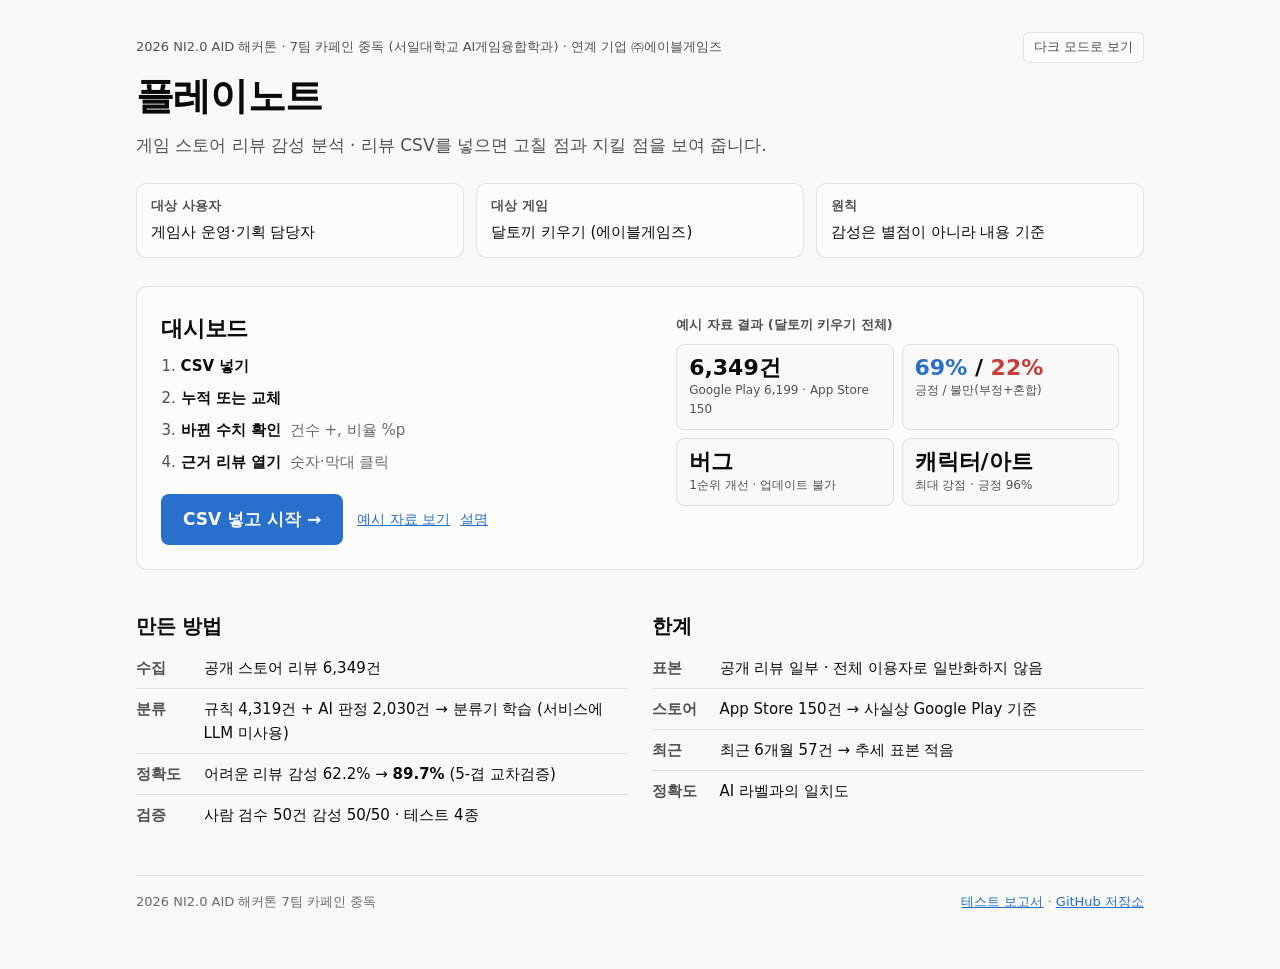
==== commit ac9f7b14: "웹앱 이름 "플레이노트", 모바일 화면 정리 - 이름: 소개 페이지 제목·탭 제목, 대시보드 제목(누르면 첫 화면으로), README - 모바일(640px 이하)   - 섹션 메뉴" ====
--- a/index.html
+++ b/index.html
@@ -3,8 +3,8 @@
 <head>
 <meta charset="utf-8">
 <meta name="viewport" content="width=device-width, initial-scale=1">
-<title>게임 리뷰 감성 분석 — 7팀 카페인 중독</title>
-<meta name="description" content="2026 NI2.0 AID 해커톤 7팀. 모바일 게임 스토어 리뷰를 감성과 주제로 나눠 운영·기획 담당자가 고칠 점과 지킬 점을 찾도록 돕는 대시보드">
+<title>플레이노트 — 게임 리뷰 감성 분석</title>
+<meta name="description" content="플레이노트 · 2026 NI2.0 AID 해커톤 7팀. 모바일 게임 스토어 리뷰를 감성과 주제로 나눠 운영·기획 담당자가 고칠 점과 지킬 점을 찾도록 돕는 대시보드">
 <link rel="icon" href="data:image/svg+xml,%3Csvg xmlns='http://www.w3.org/2000/svg' viewBox='0 0 32 32'%3E%3Crect width='32' height='32' rx='7' fill='%232870cc'/%3E%3Crect x='7' y='17' width='4' height='8' rx='1' fill='%23fff'/%3E%3Crect x='14' y='11' width='4' height='14' rx='1' fill='%23fff'/%3E%3Crect x='21' y='7' width='4' height='18' rx='1' fill='%23fff'/%3E%3C/svg%3E">
 <style>
 :root {
@@ -104,6 +104,11 @@
 .muted { color: var(--muted); font-weight: 400; }
 @media (max-width: 760px) {
   .cards, .grid3, .hero-grid, .grid2 { grid-template-columns: 1fr; }
+  .facts { gap: 6px; margin-top: 18px; }
+  .facts li { display: flex; gap: 12px; align-items: baseline; padding: 8px 12px; }
+  .facts b { margin: 0; flex: none; width: 5.5em; }
+  .stat .v { font-size: 1.125rem; word-break: keep-all; }
+  .hero-card { padding: 18px; }
   .facts { grid-template-columns: 1fr; }
 }
 </style>
@@ -114,8 +119,8 @@
   <header>
     <p class="eyebrow"><span>2026 NI2.0 AID 해커톤 · 7팀 카페인 중독 (서일대학교 AI게임융합학과) · 연계 기업 ㈜에이블게임즈</span>
       <button class="theme" id="themeBtn" type="button">다크 모드로 보기</button></p>
-    <h1>게임 스토어 리뷰 감성 분석</h1>
-    <p class="lead">리뷰 CSV를 넣으면 감성·주제별로 집계해, 고칠 점과 지킬 점을 보여 줍니다.</p>
+    <h1>플레이노트</h1>
+    <p class="lead">게임 스토어 리뷰 감성 분석 · 리뷰 CSV를 넣으면 고칠 점과 지킬 점을 보여 줍니다.</p>
     <ul class="facts" aria-label="과제 요약">
       <li><b>대상 사용자</b><span>게임사 운영·기획 담당자</span></li>
       <li><b>대상 게임</b><span>달토끼 키우기 (에이블게임즈)</span></li>
@@ -127,7 +132,7 @@
     <article class="card hero-card" aria-labelledby="c1">
       <div class="hero-grid">
         <div>
-          <h2 id="c1" class="card-title">리뷰 분석 대시보드</h2>
+          <h2 id="c1" class="card-title">대시보드</h2>
           <ol class="flow">
             <li><b>CSV 넣기</b></li>
             <li><b>누적 또는 교체</b></li>
